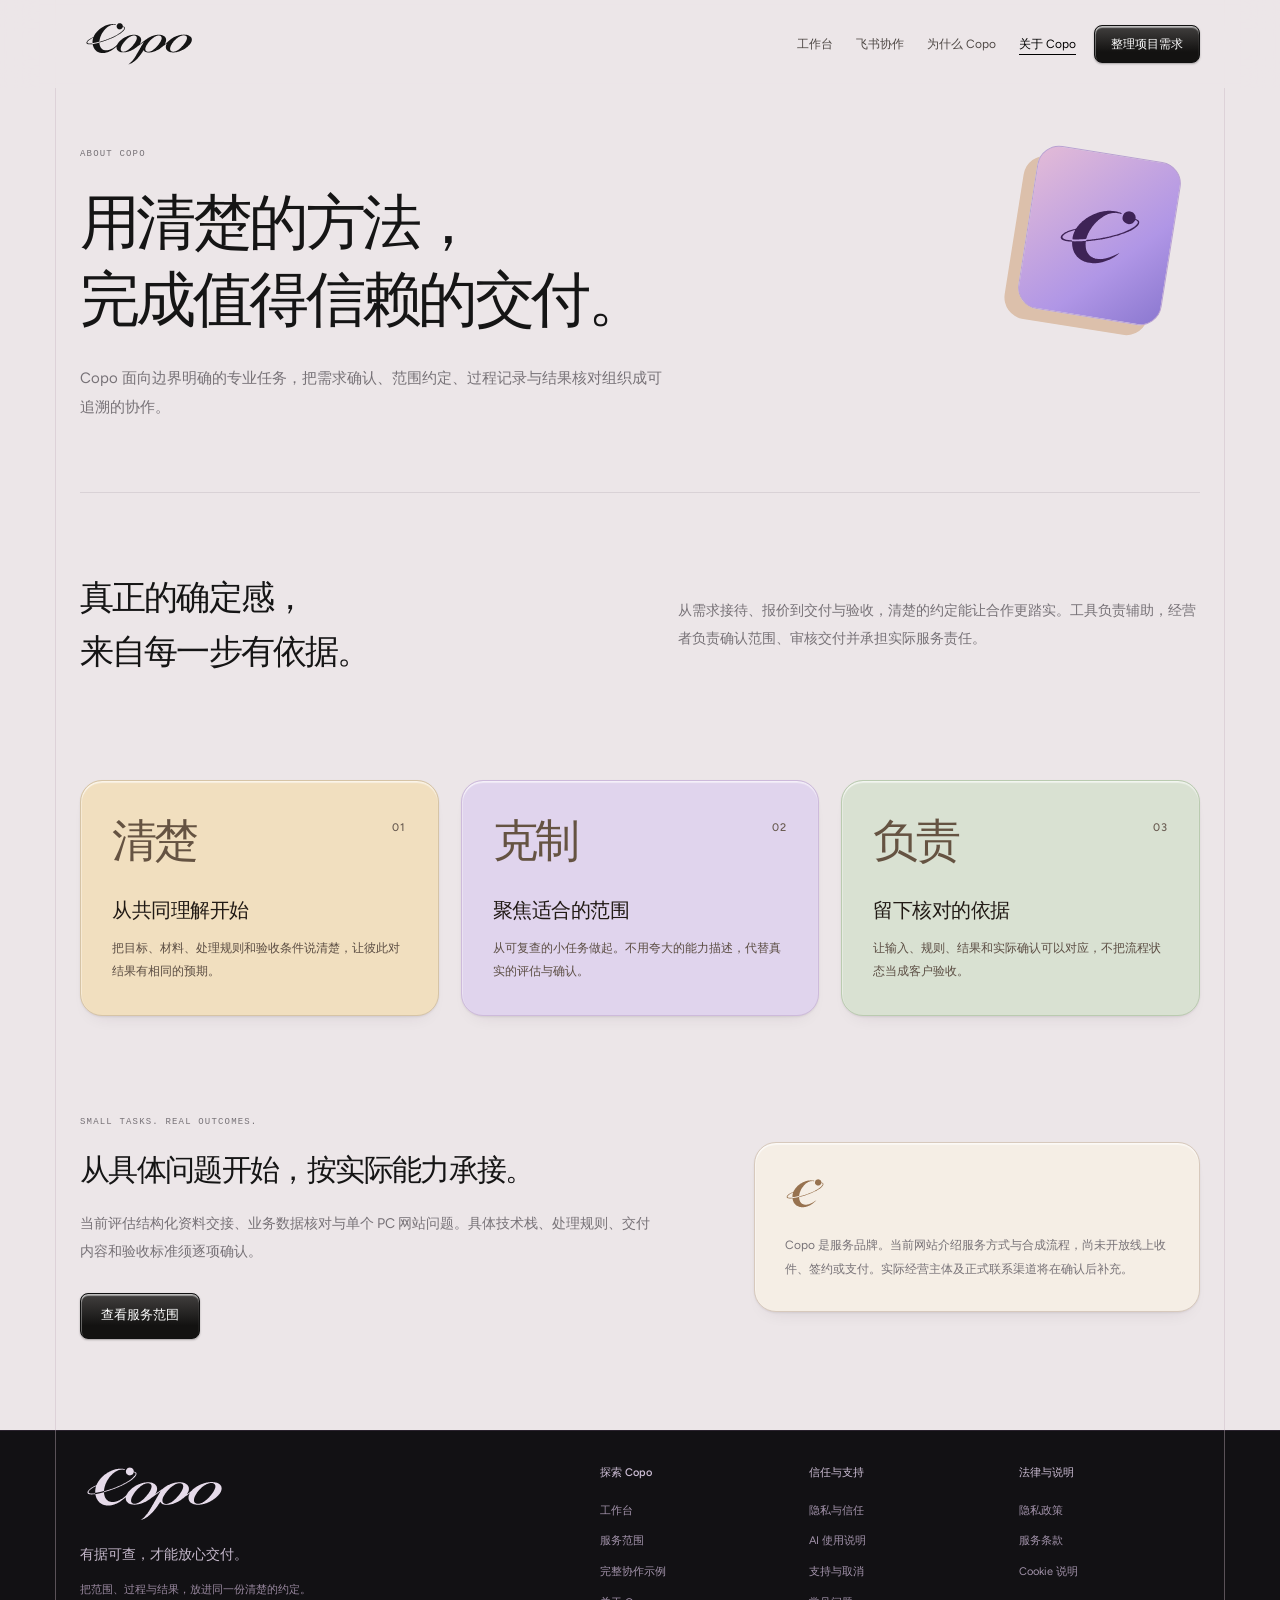
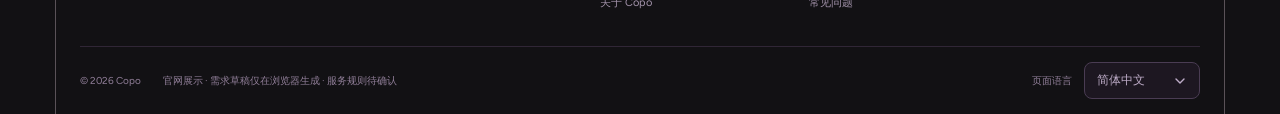
==== docs/about.html @ 919943b5 "发布 Copo 官网静态版本" ====
<!doctype html>
<html lang="zh-CN">
<head>
  <meta charset="utf-8">
  <meta name="viewport" content="width=device-width, initial-scale=1">
  <meta name="description" content="了解 Copo 的服务理念、当前服务范围与工作方式。">
  <meta name="referrer" content="no-referrer">
  <meta name="robots" content="noindex, nofollow">
  <meta name="theme-color" content="#ece6e8">
  <meta http-equiv="Content-Security-Policy" content="default-src 'none'; script-src 'self'; style-src 'self'; font-src data:; img-src 'self'; connect-src 'none'; form-action 'none'; base-uri 'none'; object-src 'none'">
  <title>关于 Copo · 让专业交付有据可查</title>
  <link rel="icon" href="favicon.svg?v=lunar-20261014" type="image/svg+xml">
  <link rel="stylesheet" href="website.css">
  <script src="website-copy.js" defer></script>
  <script src="website.js" defer></script>
</head>
<body data-surface="public" data-page="about">
  <a class="skip-link" href="#main">跳到主要内容</a>
  <header id="site-header"></header>
  <main id="main" tabindex="-1"></main>
  <footer id="site-footer"></footer>
  <noscript><p>请启用 JavaScript 查看交互预览。此页面不会上传资料。</p></noscript>
</body>
</html>
---- docs/website.css ----
:root {
  --paper: #ece8e7;
  --ink: #131211;
  --muted: #65605e;
  --line: #d8d2cf;
  --surface: #e5e0de;
  --accent: #4821be;
  --accent-soft: #e9e0fb;
  --button: #141313;
  --radius: 22px;
  --display-serif: "Iowan Old Style", "Baskerville", "Songti SC", "STSong", Georgia, serif;
  font-family: "PingFang SC", "Microsoft YaHei", -apple-system, BlinkMacSystemFont, "Segoe UI", sans-serif;
  color: var(--ink);
  background: var(--paper);
  font-synthesis: none;
  line-height: 1.7;
  -webkit-font-smoothing: antialiased;
  scroll-behavior: smooth;
  scroll-padding-top: 104px;
}
* { box-sizing: border-box; }
body { margin: 0; min-width: 900px; }
button, input, textarea, select { font: inherit; }
button, a, input, textarea, select, summary { -webkit-tap-highlight-color: transparent; }
a { color: inherit; text-decoration: none; }
button, summary { cursor: pointer; }
button { color: inherit; }
button:disabled { cursor: default; }
p, h1, h2, h3, h4 { margin: 0; }
h1, h2, h3, h4 { font-weight: 600; }
p { text-wrap: pretty; }
svg { display: block; }
::selection { background: #e6e1ff; color: var(--ink); }
:focus-visible { outline: 3px solid #a99cff; outline-offset: 4px; }
[hidden] { display: none !important; }
.sr-only { position: absolute; width: 1px; height: 1px; padding: 0; margin: -1px; overflow: hidden; clip: rect(0, 0, 0, 0); white-space: nowrap; border: 0; }
.skip-link { position: fixed; left: 24px; top: -100px; z-index: 20; padding: 12px 20px; background: var(--button); color: white; }
.skip-link:focus { top: 10px; }
.container { width: calc(100% - 112px); max-width: 1240px; margin-inline: auto; }
.section-space { padding-block: 88px; }
.eyebrow, .small-label { font-size: 11px; font-weight: 500; letter-spacing: .11em; line-height: 1.5; }
.eyebrow { margin-bottom: 22px; color: var(--muted); }
h2 { font-size: clamp(31px, 2.8vw, 39px); line-height: 1.45; letter-spacing: -.035em; }
.fine { color: var(--muted); font-size: 12px; line-height: 1.8; }
.button { display: inline-flex; align-items: center; justify-content: center; gap: 24px; min-height: 46px; padding: 11px 20px; border: 1px solid var(--button); border-radius: 7px; color: white; background: var(--button); font-size: 14px; font-weight: 500; white-space: nowrap; transition: background .18s, border-color .18s; }
.button:hover { background: #11121a; border-color: #11121a; }
.button-outline { color: #464955; border-color: #dddfe7; background: #fff; }
.button-outline:hover { background: var(--surface); border-color: #c7c9d4; }
.button span[aria-hidden] { font-size: 18px; font-weight: 400; }
.text-link { display: inline-flex; align-items: center; gap: 16px; font-size: 14px; font-weight: 500; padding-bottom: 3px; border-bottom: 1px solid #d2d3de; transition: color .18s; }
.text-link:hover { color: var(--accent); border-color: var(--accent); }
.text-link span { font-size: 19px; }
.brand { display: inline-flex; align-items: center; gap: 8px; font-family: -apple-system, BlinkMacSystemFont, "Segoe UI", sans-serif; font-size: 28px; line-height: 1; font-weight: 650; letter-spacing: -1.2px; }
.brand svg { width: 33px; height: 33px; }
.site-console-link { display: inline-flex; align-items: center; gap: 6px; font-size: 13px; white-space: nowrap; }
.site-console-link:hover { color: var(--accent); }
.site-console-link[aria-current="page"] { color: var(--accent); }
.site-login-link { padding: 8px 4px; font-size: 12px; white-space: nowrap; }
.site-login-link:hover, .site-login-link[aria-current="page"] { color: var(--accent); text-decoration: underline; text-underline-offset: 5px; }
.site-login { display: grid; grid-template-columns: minmax(0, 1fr) 420px; gap: 64px; align-items: start; padding-block: 60px 88px; min-height: calc(100vh - 88px); }
.site-login-intro h1 { font-size: clamp(36px, 3.6vw, 52px); line-height: 1.4; letter-spacing: -.04em; white-space: pre-line; }
.site-login-description { max-width: 390px; margin-block: 24px 32px; color: var(--muted); font-size: 15px; line-height: 1.9; }
.site-login-card { padding: 32px; border: 1px solid var(--line); border-radius: var(--radius); background: #fff; box-shadow: 0 16px 48px #23242f06; }
.site-login-badge { display: inline-block; padding: 3px 8px; border-radius: 4px; background: var(--accent-soft); color: var(--accent); font-size: 12px; }
.site-login-card h2 { margin-block: 18px 8px; font-size: 24px; line-height: 1.5; }
.site-login-card .login-intro, .site-login-card .login-status { margin-bottom: 24px; color: var(--muted); font-size: 13px; line-height: 1.8; }
.site-login-card label { display: block; margin-bottom: 8px; font-size: 13px; font-weight: 500; }
.site-login-card input { display: block; width: 100%; min-height: 44px; margin-bottom: 20px; padding: 10px 12px; border: 1px solid #d9d9e2; border-radius: 7px; color: var(--ink); background: #fff; font: inherit; font-size: 14px; }
.site-login-card input:disabled { background: var(--surface); }
.site-login-card .login-button { width: 100%; min-height: 44px; padding: 10px 16px; border: 1px solid var(--button); border-radius: 7px; color: #fff; background: var(--button); font: inherit; font-size: 14px; cursor: pointer; }
.site-login-card .login-button:hover:not(:disabled) { background: #11121a; }
.site-login-card .login-button:disabled { opacity: .65; cursor: not-allowed; }
.site-login-card .login-button.secondary { color: var(--ink); background: #fff; border-color: var(--line); }
.site-login-card .login-button.secondary:hover:not(:disabled) { background: var(--surface); }
.site-login-card .login-setup { margin-top: 20px; }
.site-login-card .login-setup p { margin: 0; font-size: 12px; line-height: 1.8; color: #70666e; overflow-wrap: anywhere; }
.site-login-card .login-recheck { margin-top: 6px; padding: 0; border: 0; background: transparent; color: #4e4058; font: inherit; font-size: 12px; text-decoration: underline; text-underline-offset: 4px; cursor: pointer; }
.site-login-card .login-recheck:hover { color: #171219; }
.site-login-card .login-recheck:disabled { opacity: .6; cursor: wait; }
.site-login-card .login-error, .site-login-card .login-status.is-error { color: #a43e38; font-size: 13px; line-height: 1.8; margin-bottom: 16px; }
.site-login-card .login-footnote { margin-top: 24px; padding-top: 20px; border-top: 1px solid var(--line); font-size: 12px; color: var(--muted); }
#site-header { position: sticky; top: 0; z-index: 10; background: rgba(255, 255, 255, .95); backdrop-filter: blur(16px); border-bottom: 1px solid var(--line); }
.header-inner { height: 80px; display: flex; align-items: center; justify-content: space-between; gap: 24px; }
.header-inner nav { display: flex; align-items: center; gap: 27px; font-size: 13px; margin-left: 30px; }
.header-inner nav a { padding-block: 12px; color: var(--muted); }
.header-inner nav a:hover, .header-inner nav a[aria-current] { color: var(--ink); }
.header-actions { display: flex; gap: 21px; align-items: center; }
.header-actions .button { min-height: 39px; padding: 8px 15px; font-size: 12px; gap: 22px; }
.preview-pill { display: flex; align-items: center; gap: 6px; color: var(--muted); font-size: 11px; white-space: nowrap; }
.preview-pill i, .art-dot { display: inline-block; width: 5px; height: 5px; border-radius: 50%; background: var(--accent); }
.hero { display: grid; grid-template-columns: 1.18fr 1fr; gap: 56px; align-items: center; padding-block: 81px 68px; min-height: 586px; }
.hero .eyebrow { margin-bottom: 26px; }
.hero h1 { font-size: clamp(49px, 4.25vw, 63px); line-height: 1.4; letter-spacing: -.052em; font-weight: 610; white-space: nowrap; }
.hero h1 span { color: #5d6070; }
.hero-intro { margin-top: 25px; max-width: 450px; font-size: 15px; line-height: 1.95; color: var(--muted); }
.hero-actions { display: flex; gap: 12px; margin-top: 31px; }
.hero-foot { font-size: 11px; margin-top: 21px; color: var(--muted); }
.hero-preview { margin: 0; position: relative; min-width: 0; height: 410px; }
.hero-preview::before { content: ""; position: absolute; inset: 26px -12px 31px -20px; background: radial-gradient(ellipse at 70% 70%, #eeecfc, #f7f8fb 70%, #ffffff00); border-radius: 28px; }
.hero-window { position: absolute; top: 34px; left: 0; width: calc(100% - 26px); border: 1px solid #dedfe8; background: #fff; border-radius: var(--radius); box-shadow: 0 16px 45px -20px #29223c30, 0 2px 5px #20233106; overflow: hidden; }
.hero-window-bar { display: flex; align-items: center; gap: 15px; height: 47px; padding: 0 17px; border-bottom: 1px solid var(--line); background: #fcfcfe; font-size: 10px; color: var(--muted); }
.mini-brand { display: flex; align-items: center; gap: 4px; font: 600 16px/1 -apple-system, BlinkMacSystemFont, sans-serif; color: #525361; }
.mini-brand svg { width: 21px; height: 21px; }
.hero-window-bar > i { margin-left: auto; font-size: 19px; font-style: normal; letter-spacing: 2px; }
.hero-window-layout { display: grid; grid-template-columns: 48px 1fr; }
.hero-dock { padding: 17px 7px; border-right: 1px solid var(--line); background: #fafbfc; display: flex; flex-direction: column; gap: 12px; }
.hero-dock > span { display: grid; place-items: center; height: 32px; color: #a3a5b3; border-radius: 6px; }
.hero-dock > .active { background: var(--accent-soft); color: var(--accent); }
.hero-dock svg { width: 20px; height: 20px; }
.hero-window-main { padding: 23px 22px 42px; min-width: 0; }
.hero-task-heading { display: flex; align-items: center; gap: 10px; justify-content: space-between; }
.hero-task-heading .small-label { font-size: 8px; color: var(--muted); letter-spacing: .05em; }
.hero-status { background: var(--accent-soft); color: var(--muted); border: 1px solid #e7e2fb; font-size: 8px; padding: 3px 7px; border-radius: 4px; white-space: nowrap; }
.hero-window-main h2 { font-size: 20px; font-weight: 600; letter-spacing: -.035em; margin: 15px 0 20px; }
.hero-field-list { border: 1px solid var(--line); border-radius: 7px; overflow: hidden; }
.hero-field-list > div { display: grid; grid-template-columns: 69px 1fr; gap: 9px; padding: 10px 12px; border-bottom: 1px solid var(--line); font-size: 9px; line-height: 1.7; }
.hero-field-list > div:last-child { border: 0; }
.hero-field-list span { color: var(--muted); }
.hero-field-list strong { color: #696b7a; font-weight: 400; }
.hero-mini-progress { display: flex; gap: 0; margin-top: 22px; max-width: 160px; }
.hero-mini-progress > span { flex: 1; font-size: 8px; color: #c2c3cc; padding-bottom: 5px; border-bottom: 2px solid #eeeff3; }
.hero-mini-progress > .active { color: var(--accent); border-color: var(--accent); }
.hero-confirm-card { position: absolute; width: 223px; right: -9px; top: 227px; border: 1px solid #dadce7; border-radius: 9px; overflow: hidden; background: white; box-shadow: 0 14px 30px -13px #29223c30; }
.hero-confirm-bar { display: flex; align-items: center; gap: 6px; min-height: 35px; padding: 7px 12px; border-bottom: 1px solid #e4dffa; background: #efebfd; color: var(--muted); font-size: 9px; }
.app-icon { display: grid; place-items: center; width: 17px; height: 17px; padding: 2px; color: #fff; background: var(--accent); border-radius: 4px; }
.app-icon svg { width: 13px; height: 13px; }
.hero-confirm-bar > span:last-child { margin-left: auto; font-size: 13px; }
.hero-confirm-body { padding: 16px; }
.hero-confirm-body h3 { font-size: 13px; font-weight: 550; margin-bottom: 12px; }
.hero-confirm-body p { display: flex; gap: 7px; align-items: center; font-size: 9px; color: var(--muted); padding-block: 6px; }
.confirm-checkbox { width: 10px; height: 10px; border: 1px solid #dddce8; border-radius: 3px; }
.confirm-index { margin-left: auto; color: #c4c5ce; font-size: 8px; }
.hero-preview figcaption { position: absolute; left: 12px; bottom: 0; font-size: 9px; color: var(--muted); letter-spacing: .025em; }
.principle-ribbon { display: flex; align-items: center; gap: 45px; padding-block: 21px; border-block: 1px solid var(--line); font-size: 12px; color: var(--muted); }
.principle-ribbon > span { display: inline-flex; align-items: center; gap: 9px; }
.ribbon-icon { font-size: 20px; color: #999ba9; line-height: 1; }
.principle-ribbon .ribbon-last { margin-left: auto; font-size: 10px; color: var(--muted); }
.section-top { display: flex; justify-content: space-between; gap: 40px; align-items: flex-end; margin-bottom: 38px; }
.section-top > p { width: 370px; max-width: 37%; font-size: 14px; line-height: 1.95; color: var(--muted); padding-bottom: 4px; }
.showcase { padding-top: 81px; }
.showcase-board { display: flex; border: 1px solid #e1e3eb; border-radius: var(--radius); overflow: hidden; background: #fff; box-shadow: 0 18px 50px -30px #36334322; min-height: 411px; }
.board-rail { width: 182px; flex-shrink: 0; padding: 26px 18px; background: #fafbfc; border-right: 1px solid var(--line); display: flex; flex-direction: column; }
.board-wordmark { display: flex; align-items: center; gap: 5px; font: 600 21px/1 -apple-system, BlinkMacSystemFont, sans-serif; letter-spacing: -.8px; }
.board-wordmark svg { width: 26px; height: 26px; }
.board-rail-caption { font-size: 10px; color: var(--muted); margin: 22px 10px 14px; }
.board-navigation { display: grid; gap: 5px; }
.board-navigation > span { display: flex; align-items: center; gap: 12px; border-radius: 6px; font-size: 11px; padding: 9px 10px; color: var(--muted); }
.board-navigation .selected { background: var(--accent-soft); color: var(--accent); }
.board-navigation i { font-style: normal; font-size: 9px; opacity: .7; }
.rail-bottom { margin-top: auto; display: flex; gap: 7px; align-items: center; font-size: 10px; color: var(--muted); padding-left: 10px; }
.board-main { flex: 1; padding: 29px 32px 21px; min-width: 0; }
.board-heading { display: flex; justify-content: space-between; align-items: center; gap: 16px; margin-bottom: 25px; }
.board-heading small { font-size: 10px; color: var(--muted); }
.board-heading h3 { margin-top: 6px; font-size: 18px; font-weight: 550; letter-spacing: -.025em; }
.board-status { font-size: 9px; color: var(--muted); white-space: nowrap; }
.board-content { display: grid; grid-template-columns: 1.55fr 1fr; gap: 24px; align-items: start; }
.sample-document { border: 1px solid var(--line); border-radius: 8px; overflow: hidden; background: #fff; }
.document-header { padding: 15px 17px; display: flex; gap: 9px; align-items: center; }
.file-icon { background: #f5f4fc; color: #9485ce; padding: 6px; border-radius: 5px; }
.file-icon svg { width: 20px; height: 20px; }
.document-header strong { font-size: 12px; font-weight: 500; color: var(--muted); }
.sample-document table { width: 100%; border-collapse: collapse; font-size: 11px; }
.sample-document th { text-align: left; background: #fafbfc; color: var(--muted); font-size: 10px; font-weight: 400; }
.sample-document th, .sample-document td { padding: 10px 17px; border-top: 1px solid #edeef3; }
.sample-document td:first-child, .sample-document td:nth-child(2) { font-variant-numeric: tabular-nums; }
.sample-document td { color: var(--muted); }
.duplicate-row { background: #faf9ff; }
.sample-document .duplicate-row td { color: var(--muted); }
.document-summary { display: flex; justify-content: space-between; gap: 16px; padding: 15px 17px; border-top: 1px solid var(--line); }
.document-summary span { display: block; font-size: 10px; color: var(--muted); }
.document-summary strong { font-size: 13px; font-weight: 550; line-height: 1.7; }
.document-summary strong small { font-size: 10px; font-weight: 400; }
.checklist { padding: 6px 0; }
.checklist > p { color: var(--muted); margin-bottom: 15px; }
.checklist > div:not(.rule-note) { font-size: 12px; color: var(--muted); display: flex; align-items: center; gap: 9px; padding-block: 8px; }
.checklist > div span { color: #a398d1; font-size: 16px; }
.rule-note { border-top: 1px solid var(--line); margin-top: 14px; padding-top: 15px; font-size: 11px; line-height: 1.9; color: var(--muted); }
.board-bottom { display: flex; justify-content: space-between; border-top: 1px solid var(--line); padding-top: 14px; margin-top: 25px; font-size: 10px; color: var(--muted); }
.services-section, .faq-section { background: var(--surface); border-block: 1px solid var(--line); }
.service-grid { display: grid; grid-template-columns: repeat(3, 1fr); gap: 20px; }
.service-card { display: flex; flex-direction: column; background: white; padding: 28px; border: 1px solid var(--line); border-radius: var(--radius); }
.service-card-top { display: flex; justify-content: space-between; align-items: center; color: var(--muted); margin-bottom: 24px; }
.service-icon { display: grid; place-items: center; width: 42px; height: 42px; border: 1px solid #e9e6f8; background: #f8f7fe; border-radius: 9px; color: #9c8dd3; }
.service-icon svg { width: 24px; height: 24px; }
.service-card h3 { font-size: 22px; font-weight: 550; letter-spacing: -.035em; margin-bottom: 15px; }
.service-card > p { font-size: 13px; line-height: 1.95; color: var(--muted); min-height: 76px; }
.deliver { padding-block: 20px; margin-top: 18px; border-top: 1px solid var(--line); }
.deliver > span { color: var(--muted); font-size: 11px; }
.deliver p { color: var(--muted); font-size: 12px; line-height: 1.95; margin-top: 7px; }
.scope-details { font-size: 11px; border-top: 1px solid var(--line); margin-bottom: 21px; }
summary { list-style: none; }
summary::-webkit-details-marker { display: none; }
.scope-details summary, .faq-list summary { display: flex; justify-content: space-between; align-items: center; gap: 20px; }
.scope-details summary { padding-block: 12px; color: var(--muted); }
.scope-details summary > span { font-size: 17px; }
.scope-details p { line-height: 1.95; padding-bottom: 12px; color: var(--muted); }
.scope-details[open] > summary > span, .faq-list details[open] > summary > span { transform: rotate(45deg); }
.service-card .text-link { margin-top: auto; align-self: flex-start; font-size: 12px; }
.process-tabs { display: grid; grid-template-columns: repeat(4, 1fr); gap: 0; border: 1px solid var(--line); border-radius: 9px; overflow: hidden; background: #fafbfc; }
.process-tabs button { display: flex; align-items: center; gap: 12px; border: 0; border-right: 1px solid var(--line); background: transparent; padding: 18px 22px; font-size: 14px; color: var(--muted); }
.process-tabs button:last-child { border-right: 0; }
.process-tabs button[aria-selected="true"] { background: var(--accent-soft); color: var(--accent); }
.process-tabs button > span { font-size: 10px; opacity: .65; }
.process-tabs button > i { margin-left: auto; font-size: 17px; font-style: normal; }
.process-panel { display: grid; grid-template-columns: 1.12fr 1fr; gap: 60px; padding: 40px 0 0; }
.step-copy { padding: 24px 28px; }
.step-number { display: block; color: #b1b3bf; font-size: 11px; letter-spacing: .1em; margin-bottom: 15px; }
.step-copy h3 { font-size: 25px; line-height: 1.55; font-weight: 550; letter-spacing: -.035em; margin-bottom: 17px; }
.step-copy p { font-size: 14px; color: var(--muted); line-height: 1.95; }
.step-copy ul { margin: 19px 0 0; padding: 0; list-style: none; font-size: 12px; color: var(--muted); display: flex; flex-wrap: wrap; gap: 9px 21px; }
.step-copy li::before { content: "✓"; margin-right: 7px; color: #a096cb; }
.step-example { padding: 28px; border: 1px solid var(--line); border-radius: var(--radius); background: #fafbfc; }
.step-example-top { display: flex; justify-content: space-between; align-items: center; color: #a0a2ae; }
.step-example-top .small-label { font-size: 10px; letter-spacing: .02em; }
.step-example h4 { font-size: 19px; font-weight: 550; margin: 20px 0 13px; }
.step-example > p { font-size: 12px; line-height: 1.95; color: var(--muted); }
.step-track { display: flex; margin: 26px 0 13px; align-items: center; }
.step-track span { flex: 1; border-bottom: 1px solid #e4e5ec; padding-bottom: 10px; font-size: 10px; color: #b2b4bf; }
.step-track .current { color: var(--accent); border-color: var(--accent); font-weight: 600; }
.step-example > p.fine { font-size: 10px; }
.trust-section { background: #f8f9fb; border-block: 1px solid var(--line); }
.trust-inner { display: grid; grid-template-columns: 1.35fr 1fr; gap: 85px; padding-block: 70px; align-items: center; }
.trust-inner h2 { font-size: clamp(29px, 2.45vw, 35px); line-height: 1.6; font-weight: 550; }
.trust-inner > div:first-child > p:not(.eyebrow) { color: var(--muted); font-size: 13px; max-width: 460px; margin-top: 23px; line-height: 1.95; }
.trust-inner .text-link { margin-top: 27px; }
.trust-art { border: 1px solid var(--line); border-radius: var(--radius); background: white; padding: 25px 30px; }
.trust-symbol { width: 42px; height: 42px; border: 1px solid #e8e5f6; border-radius: 9px; background: #f7f5ff; color: #9b8bd7; display: grid; place-items: center; }
.trust-symbol svg { width: 28px; height: 28px; }
.trust-points { margin-top: 13px; }
.trust-points p { display: flex; align-items: center; gap: 12px; font-size: 12px; color: var(--muted); padding-block: 13px; border-bottom: 1px solid #eff0f4; }
.trust-points p:last-child { border: 0; padding-bottom: 0; }
.trust-points p > span { color: #a69cd1; }
.quote { display: grid; grid-template-columns: 1fr 1fr; gap: 90px; align-items: center; }
.quote > div:last-child > p { color: var(--muted); font-size: 14px; line-height: 2; }
.quote > div:last-child > p.fine { margin: 17px 0 25px; font-size: 11px; }
.faq-inner { display: grid; grid-template-columns: 1fr 1.36fr; gap: 85px; }
.faq-inner h2 { font-size: 32px; max-width: 320px; }
.faq-list details { border-bottom: 1px solid #e0e2e9; }
.faq-list details:first-child { border-top: 1px solid #e0e2e9; }
.faq-list summary { padding: 23px 0; font-size: 14px; color: #606473; }
.faq-list summary span { color: #a2a5b1; font-size: 22px; font-weight: 300; transition: transform .18s; }
.faq-list details p { padding: 0 30px 24px 0; color: var(--muted); font-size: 13px; line-height: 1.95; }
.inquiry-section { display: grid; grid-template-columns: 1fr 1.28fr; gap: 90px; padding-block: 96px; }
.inquiry-lead { font-size: 15px; line-height: 2; color: var(--muted); margin: 22px 0 38px; }
.inquiry-intro h3 { font-size: 16px; margin-bottom: 12px; }
.inquiry-intro > p:not(.inquiry-lead) { font-size: 12px; color: var(--muted); line-height: 1.95; }
.inquiry-state { display: flex; align-items: flex-start; gap: 8px; padding: 18px 0; margin-block: 16px 12px; border-block: 1px solid var(--line); }
.inquiry-state .art-dot { margin-top: 8px; flex-shrink: 0; }
.inquiry-intro > .text-link { font-size: 12px; }
#inquiry-form { padding: 31px; border: 1px solid var(--line); border-radius: var(--radius); background: white; box-shadow: 0 15px 40px -30px #25283820; }
#inquiry-form > label { display: block; font-size: 12px; color: var(--muted); margin-bottom: 19px; }
input:not([type="checkbox"]), textarea, select { display: block; width: 100%; color: var(--ink); background: #fcfcfd; border: 1px solid #e2e3eb; border-radius: 6px; padding: 10px 12px; margin-top: 8px; font-size: 12px; line-height: 1.8; }
input::placeholder, textarea::placeholder { color: #b0b2be; opacity: 1; }
textarea { resize: vertical; }
.field-required { float: right; color: var(--muted); font-size: 9px; }
#inquiry-form > label.consent { display: flex; gap: 10px; color: var(--muted); font-size: 11px; align-items: flex-start; }
.consent input { width: 13px; height: 13px; margin: 3px 0 0; accent-color: var(--accent); flex-shrink: 0; }
.form-actions { display: flex; gap: 9px; align-items: center; flex-wrap: wrap; }
.form-actions .button { padding: 10px 14px; min-height: 42px; font-size: 11px; gap: 15px; }
.reset-button { border: 0; background: transparent; margin-left: auto; font-size: 10px; color: var(--muted); padding: 8px; }
#inquiry-form > p.fine { font-size: 10px; margin-top: 16px; }
.form-result { color: var(--accent); font-size: 11px; line-height: 1.9; margin-top: 12px; }
#copy-area { margin-top: 20px; }
#inquiry-json { font-family: ui-monospace, "SFMono-Regular", Menlo, monospace; font-size: 11px; }
#site-footer { border-top: 1px solid var(--line); background: #fafbfc; padding-top: 51px; }
.footer-main { display: grid; grid-template-columns: 1.1fr 1.45fr; gap: 100px; padding-bottom: 47px; }
.footer-brand .brand { font-size: 27px; }
.footer-brand .brand svg { width: 31px; height: 31px; }
.footer-brand .footer-tagline { font-size: 15px; color: #767a89; margin-top: 22px; }
.footer-brand > p:last-child { font-size: 11px; line-height: 1.95; color: var(--muted); max-width: 270px; margin-top: 12px; }
.footer-nav { display: grid; grid-template-columns: repeat(3, 1fr); gap: 28px; }
.footer-nav h2 { font-size: 11px; font-weight: 550; color: #747887; letter-spacing: 0; margin-bottom: 16px; }
.footer-nav a { display: block; font-size: 11px; color: var(--muted); padding-block: 5px; }
.footer-nav a:hover { color: var(--accent); }
.footer-bottom { display: flex; gap: 22px; align-items: center; border-top: 1px solid var(--line); min-height: 68px; color: var(--muted); font-size: 9px; }
.locale-label { margin-left: auto; display: flex; align-items: center; gap: 12px; }
.locale-label select { width: auto; margin: 0; padding: 5px 22px 5px 8px; background: transparent; color: var(--muted); font-size: 10px; }
.inner-hero { position: relative; padding-block: 80px 71px; border-bottom: 1px solid var(--line); }
.inner-hero h1 { font-size: 61px; line-height: 1.4; letter-spacing: -.05em; font-weight: 550; }
.inner-hero > p:last-of-type { max-width: 520px; color: var(--muted); font-size: 15px; line-height: 1.95; margin-top: 26px; }
.inner-mark { position: absolute; right: 70px; top: 91px; width: 172px; height: 172px; border: 1px solid #e6e3f1; border-radius: 28px; display: grid; place-items: center; background: #faf9ff; color: #c9c2e7; }
.inner-mark svg { width: 110px; height: 110px; }
.about-statement { display: grid; grid-template-columns: 1fr 1fr; gap: 110px; padding-top: 78px; align-items: center; }
.about-statement h2 { font-size: 32px; line-height: 1.6; }
.about-statement p { color: var(--muted); font-size: 14px; line-height: 2; }
.values-grid { display: grid; grid-template-columns: repeat(3, 1fr); gap: 22px; }
.values-grid article { padding: 31px; border: 1px solid var(--line); background: #fafbfc; border-radius: var(--radius); position: relative; }
.value-word { display: block; font-size: 43px; color: #b9b4d2; margin-bottom: 28px; letter-spacing: -.06em; }
.values-grid .small-label { position: absolute; right: 31px; top: 39px; color: #b0b3bf; }
.values-grid h2 { font-size: 20px; letter-spacing: -.025em; margin-bottom: 13px; }
.values-grid p { font-size: 12px; line-height: 1.95; color: var(--muted); }
.about-scope { display: grid; grid-template-columns: 1.3fr 1fr; gap: 95px; padding-bottom: 91px; align-items: center; }
.about-scope h2 { font-size: 30px; }
.about-scope > div:first-child p:not(.eyebrow) { color: var(--muted); font-size: 14px; line-height: 2; margin-top: 20px; }
.about-scope .button { margin-top: 27px; }
.scope-note { padding: 30px; border: 1px solid var(--line); border-radius: var(--radius); background: #fafbfc; }
.scope-note svg { width: 41px; height: 41px; color: #b3a9d8; margin-bottom: 19px; }
.scope-note p { color: var(--muted); font-size: 12px; line-height: 2; }
.trust-rows { margin-top: 16px; }
.trust-rows article { display: grid; grid-template-columns: 80px 1fr 205px; gap: 22px; align-items: start; border-bottom: 1px solid var(--line); padding-block: 42px; }
.trust-number { font-size: 28px; color: #b5b0cc; font-weight: 300; line-height: 1.5; }
.trust-rows h2 { font-size: 26px; margin-bottom: 15px; }
.trust-rows article p { font-size: 14px; line-height: 1.95; color: var(--muted); max-width: 660px; }
.trust-rows .text-link { align-self: center; justify-self: end; font-size: 12px; }
.trust-local { display: grid; grid-template-columns: 1.2fr 1fr; gap: 85px; }
.trust-local h2 { font-size: 28px; }
.trust-local > div p:not(.eyebrow) { color: var(--muted); font-size: 14px; line-height: 2; margin: 22px 0 24px; }
.trust-local .text-link { font-size: 12px; }
.trust-local aside { background: #fafbfc; border-radius: var(--radius); border: 1px solid var(--line); padding: 28px; }
.trust-local aside > span { color: #b1a9d2; font-size: 32px; line-height: 1.5; }
.trust-local h3 { font-size: 19px; margin: 15px 0; }
.trust-local aside p { font-size: 12px; color: var(--muted); line-height: 2; }
.legal-hero { padding-block: 67px 36px; border-bottom: 1px solid var(--line); }
.legal-hero .eyebrow { margin-bottom: 15px; }
.legal-hero h1 { font-size: 45px; line-height: 1.45; letter-spacing: -.04em; font-weight: 550; }
.legal-summary { font-size: 15px; color: var(--muted); margin-top: 18px; }
.legal-meta { display: flex; align-items: center; gap: 17px; color: var(--muted); font-size: 10px; margin-top: 26px; }
.draft-pill { padding: 4px 9px; border: 1px solid #e5e1f4; background: #f6f4fd; border-radius: 5px; color: var(--muted); }
.legal-layout { display: grid; grid-template-columns: 240px 1fr; gap: 76px; align-items: start; padding-block: 42px 91px; }
.legal-sidebar { position: sticky; top: 116px; padding-bottom: 24px; }
.legal-sidebar > p { color: var(--muted); margin-bottom: 18px; }
.legal-sidebar nav { display: grid; gap: 8px; border-left: 1px solid var(--line); padding-left: 18px; }
.legal-sidebar nav a { color: var(--muted); font-size: 11px; padding-block: 6px; line-height: 1.8; }
.legal-sidebar nav a:hover { color: var(--accent); }
.legal-sidebar > a { margin-top: 30px; font-size: 11px; }
.legal-notice { display: flex; gap: 13px; align-items: flex-start; padding: 20px 22px; border: 1px solid var(--line); background: #fafbfc; border-radius: var(--radius); margin-bottom: 33px; }
.legal-notice > span { color: #aaa2cd; font-size: 22px; line-height: 1.45; }
.legal-notice p { color: var(--muted); font-size: 12px; line-height: 2; }
.legal-content > section { padding-bottom: 29px; margin-bottom: 29px; border-bottom: 1px solid var(--line); }
.legal-content h2 { font-size: 20px; letter-spacing: -.02em; margin-bottom: 18px; font-weight: 550; }
.legal-content section p { font-size: 13px; line-height: 2.1; color: var(--muted); margin-top: 13px; }
.legal-related { display: flex; gap: 20px; flex-wrap: wrap; align-items: center; }
.legal-related .small-label { color: var(--muted); margin-right: auto; }
.legal-related a { font-size: 11px; color: var(--muted); display: flex; gap: 7px; }
.legal-related a:hover { color: var(--accent); }
@media (prefers-reduced-motion: reduce) {
  :root { scroll-behavior: auto; }
  *, *::before, *::after { transition: none !important; animation: none !important; }
}

/* Homepage: one complete sample task and four connected capability modules. */
.hero-rich { grid-template-columns: 1.04fr 1fr; gap: 52px; padding-block: 70px 60px; min-height: 668px; }
.hero-rich h1 { font-size: clamp(36px, 3.8vw, 55px); line-height: 1.48; white-space: nowrap; }
.hero-rich h1 .hero-title-accent { color: var(--ink); background: linear-gradient(transparent 86%, #e6e1fd 86%); }
.hero-badge { display: inline-flex; align-items: center; gap: 7px; margin-bottom: 22px; padding: 5px 10px; border: 1px solid #e9e5f6; border-radius: 6px; color: #8374bd; background: #fbfaff; font-size: 11px; }
.hero-badge > span { width: 5px; height: 5px; border-radius: 50%; background: var(--accent); }
.hero-rich .hero-intro { max-width: 510px; margin-top: 21px; font-size: 14px; line-height: 2; }
.hero-rich .hero-actions { margin-top: 25px; }
.hero-values { display: grid; grid-template-columns: repeat(3, 1fr); gap: 15px; padding-top: 23px; margin-top: 27px; border-top: 1px solid var(--line); }
.hero-values > div { display: flex; gap: 9px; min-width: 0; }
.hero-values > div > span { font-size: 9px; color: #b4aec8; margin-top: 3px; }
.hero-values strong { display: block; font-size: 12px; font-weight: 550; color: #515564; }
.hero-values small { display: block; margin-top: 6px; font-size: 10px; line-height: 1.9; color: var(--muted); }
.hero-scope { margin-top: 21px; font-size: 11px; color: var(--muted); }
.hero-case-preview { min-width: 0; position: relative; }
.case-preview-heading { display: flex; justify-content: space-between; gap: 18px; padding: 0 8px 14px; font-size: 10px; color: #8b889b; }
.case-preview-heading > span:last-child { letter-spacing: .04em; font-size: 9px; }
.case-preview-shell { position: relative; background: white; border: 1px solid #e1deeb; border-radius: 13px; box-shadow: 0 18px 65px -27px #4840603d, 0 2px 5px #40345705; overflow: hidden; }
.case-preview-shell::before { content: ""; position: absolute; top: 0; left: 0; right: 0; height: 2px; background: linear-gradient(90deg, #cbbffc, #ece7fb 60%, #fff); }
.case-preview-top { display: flex; gap: 16px; align-items: center; justify-content: space-between; padding: 18px 19px; border-bottom: 1px solid var(--line); background: #fdfdff; }
.case-synthetic-label { display: inline-flex; color: var(--muted); font-size: 9px; line-height: 1.6; }
.case-mini-tabs { display: grid; grid-template-columns: repeat(7, 1fr); border-bottom: 1px solid var(--line); padding: 0 13px; background: #fbfbfd; }
.case-mini-tabs button { background: transparent; border: 0; padding: 13px 2px 11px; font-size: 11px; color: var(--muted); position: relative; }
.case-mini-tabs button[aria-selected="true"] { color: var(--accent); }
.case-mini-tabs button[aria-selected="true"]::after { content: ""; position: absolute; inset: auto 10px 0; height: 2px; background: var(--accent); }
.hero-case-panel { min-height: 306px; padding: 22px; }
.compact-stage { display: flex; gap: 15px; justify-content: space-between; color: #9a93af; font-size: 9px; line-height: 1.8; }
.compact-stage > span:last-child { color: var(--muted); }
.compact-demo-view h3 { font-size: 21px; font-weight: 550; line-height: 1.6; letter-spacing: -.025em; margin: 14px 0 15px; }
.demo-message { border: 1px solid #e9e7f0; border-radius: 8px; background: #faf9ff; padding: 16px; }
.demo-message small { display: block; font-size: 9px; color: #8c81b8; margin-bottom: 8px; }
.demo-message p { color: var(--muted); font-size: 12px; line-height: 1.9; }
.compact-next { margin-top: 19px; font-size: 10px; color: var(--muted); line-height: 1.9; }
.compact-next > span { display: block; font-size: 9px; color: #9a92ab; margin-bottom: 4px; }
.case-preview-bottom { display: flex; gap: 15px; justify-content: space-between; align-items: center; border-top: 1px solid var(--line); padding: 12px 19px; background: #fdfdff; font-size: 9px; color: var(--muted); }
.demo-play-link { display: inline-flex; align-items: center; gap: 9px; border: 0; padding: 4px 0; background: transparent; color: var(--accent); font-size: 11px; }
.modules-section { padding-bottom: 88px; }
.module-jump-nav { display: grid; grid-template-columns: repeat(4, minmax(0, 1fr)); margin: 40px 0 24px; border-block: 1px solid var(--line); }
.module-jump-nav > a { display: flex; gap: 12px; align-items: center; padding: 18px 20px; color: #545866; font-size: 13px; transition: background .18s, color .18s; }
.module-jump-nav > a + a { border-left: 1px solid var(--line); }
.module-jump-nav > a > span:first-child { color: #80828f; font: 11px ui-monospace, monospace; }
.module-jump-nav > a > span:last-child { margin-left: auto; color: #8c8e9a; }
.module-jump-nav > a:hover { color: var(--accent); background: var(--accent-soft); }
.feature-grid { display: grid; grid-template-columns: repeat(2, minmax(0, 1fr)); gap: 22px; }
.feature-module { min-width: 0; overflow: hidden; border: 1px solid #e3e5eb; border-radius: 16px; background: #fafbfc; scroll-margin-top: 105px; }
.feature-intake, .feature-acceptance { grid-column: 1 / -1; display: grid; grid-template-columns: minmax(260px, .8fr) minmax(0, 1.2fr); align-items: center; }
.module-copy { padding: 38px 36px 30px; min-width: 0; }
.module-kicker { display: flex; align-items: center; gap: 10px; margin-bottom: 20px; font-size: 12px; font-weight: 500; color: #535865; }
.module-kicker > span { display: grid; place-items: center; width: 25px; height: 25px; border: 1px solid #dcdfea; border-radius: 7px; background: white; color: #6a5bc1; font: 11px ui-monospace, monospace; }
.module-copy h3 { font-size: clamp(25px, 2.3vw, 32px); line-height: 1.48; letter-spacing: -.035em; font-weight: 600; text-wrap: balance; }
.module-copy > p:not(.module-kicker) { max-width: 440px; margin-top: 16px; font-size: 13px; line-height: 1.95; color: #606574; }
.module-copy ul { list-style: none; margin: 19px 0 21px; padding: 0; display: flex; flex-wrap: wrap; gap: 7px 15px; font-size: 11px; line-height: 1.8; color: #606574; }
.module-copy li::before { content: "✓"; margin-right: 6px; color: #7469a6; }
.module-copy .text-link { font-size: 12px; gap: 13px; border: 0; padding: 0; }
.module-copy .text-link:hover { text-decoration: underline; text-underline-offset: 5px; }
.module-preview { min-width: 0; margin: 0 22px 22px; border: 1px solid #e1e4ec; border-radius: 11px; background: #f1f3f7; overflow: hidden; }
.feature-intake .module-preview, .feature-acceptance .module-preview { margin: 24px 24px 24px 0; }
.module-preview-bar { display: flex; align-items: center; gap: 8px; padding: 13px 17px; border-bottom: 1px solid #e3e6ed; background: #f9fafc; }
.module-preview-bar > strong { font-size: 11px; color: #606574; font-weight: 500; }
.module-dot { width: 5px; height: 5px; flex: 0 0 auto; border-radius: 50%; background: #897aca; }
.module-sample { margin-left: auto; color: #707483; font-size: 10px; white-space: nowrap; }
.module-preview-body { padding: 22px 20px 14px; }
.module-preview-caption { margin-top: 14px; font-size: 10px; line-height: 1.7; color: #666b7a; text-align: center; }
.intake-composition { display: grid; grid-template-columns: minmax(0, 1.05fr) 24px minmax(0, 1fr); align-items: center; }
.module-chat { display: grid; gap: 12px; min-width: 0; }
.chat-bubble { border: 1px solid #e0e3eb; border-radius: 9px; padding: 13px; background: white; }
.chat-bubble.customer { margin-left: 12px; }
.chat-bubble.copo { border-color: #dfdaf1; background: #f9f7ff; margin-right: 3px; }
.chat-bubble small { display: flex; align-items: center; gap: 5px; font-size: 10px; color: #6d638d; margin-bottom: 8px; }
.chat-bubble p { font-size: 11px; color: #565b6b; line-height: 1.9; }
.chat-brand { display: grid; place-items: center; width: 18px; height: 18px; background: #7361bd; color: white; border-radius: 5px; font: 600 11px -apple-system, sans-serif; }
.intake-connector { text-align: center; color: #8c81ab; font-size: 19px; }
.intake-summary { min-width: 0; padding: 16px 14px; border: 1px solid #dcdfea; border-radius: 9px; background: white; box-shadow: 0 8px 18px #27335107; }
.summary-heading { display: flex; gap: 6px; align-items: center; color: #454956; font-size: 11px; font-weight: 500; }
.summary-heading > small { margin-left: auto; font-size: 9px; font-weight: 400; color: #767b87; }
.summary-icon { color: #7e72aa; flex-shrink: 0; }
.summary-icon svg { width: 17px; height: 17px; }
.intake-summary dl { margin: 11px 0 14px; }
.intake-summary dl > div { padding: 10px 0; border-bottom: 1px solid #eef0f4; }
.intake-summary dt { color: #767b89; font-size: 9px; margin-bottom: 3px; }
.intake-summary dd { margin: 0; font-size: 11px; color: #4a5061; line-height: 1.7; }
.summary-state { display: flex; align-items: center; gap: 6px; color: #7a6947; font-size: 10px; }
.summary-state > span, .delivery-state > span { width: 5px; height: 5px; background: currentColor; border-radius: 50%; }
.feature-quote, .feature-delivery { display: flex; flex-direction: column; }
.feature-quote .module-copy, .feature-delivery .module-copy { flex: 0 0 auto; }
.feature-quote .module-preview, .feature-delivery .module-preview { flex: 1; }
.quote-sheet, .delivery-board, .acceptance-sheet { background: white; border: 1px solid #e2e5ed; border-radius: 9px; padding: 20px; box-shadow: 0 8px 18px #27335105; }
.quote-sheet-heading, .acceptance-sheet-heading { display: flex; justify-content: space-between; align-items: center; flex-wrap: wrap; gap: 8px; font-size: 10px; color: #6b7182; }
.quote-sheet-heading > span:last-child, .acceptance-sheet-heading > span:last-child { padding: 2px 7px; background: #f2f0fb; border-radius: 4px; color: #706297; }
.quote-sheet h4 { font-size: 15px; font-weight: 550; margin-top: 22px; color: #383d4b; }
.quote-sheet-amount { display: flex; justify-content: space-between; gap: 12px; align-items: baseline; padding: 16px 0 19px; border-bottom: 1px solid #e9ebf0; }
.quote-sheet-amount > span { color: #737888; font-size: 11px; }
.quote-sheet-amount strong { font-size: clamp(22px, 2.2vw, 29px); font-weight: 550; letter-spacing: -.035em; line-height: 1.5; font-variant-numeric: tabular-nums; }
.module-quote { margin: 5px 0 0; }
.module-quote > div { display: grid; grid-template-columns: 64px minmax(0, 1fr); gap: 14px; padding: 11px 0; }
.module-quote dt { color: #737888; font-size: 11px; }
.module-quote dd { margin: 0; color: #505769; font-size: 11px; line-height: 1.8; }
.quote-sheet-footer { display: flex; flex-wrap: wrap; justify-content: space-between; gap: 8px; margin-top: 14px; padding-top: 15px; border-top: 1px dashed #dfe2e9; color: #6c7181; font-size: 10px; }
.delivery-board-heading { display: flex; align-items: center; justify-content: space-between; gap: 8px; color: #6e7383; }
.delivery-board-heading strong { font-size: 11px; font-weight: 500; }
.delivery-board-heading > span { font-size: 10px; }
.delivery-timeline { display: grid; grid-template-columns: repeat(3, minmax(0, 1fr)); padding: 0; margin: 21px 0; list-style: none; }
.delivery-timeline li { position: relative; display: grid; gap: 4px; justify-items: start; font-size: 10px; color: #777c88; }
.delivery-timeline li:not(:last-child)::after { content: ""; position: absolute; inset-inline: 25px 6px; top: 10px; height: 1px; background: #dfe1e9; }
.timeline-marker { display: grid; place-items: center; width: 21px; height: 21px; margin-bottom: 4px; border: 1px solid #dfe1e9; border-radius: 50%; font: 9px ui-monospace, monospace; }
.delivery-timeline strong { font-size: 11px; font-weight: 500; }
.delivery-timeline small { font-size: 9px; }
.delivery-timeline .current { color: #6c5d9a; }
.current .timeline-marker { background: #eeeaf9; border-color: #d6cdef; }
.module-files { display: grid; gap: 8px; }
.module-files > div { display: flex; gap: 10px; align-items: center; border: 1px solid #e8ebf1; border-radius: 6px; padding: 9px 11px; }
.module-file-icon { padding: 5px; color: #8475b0; background: #f3f1fa; border-radius: 5px; flex-shrink: 0; }
.module-file-icon svg { width: 18px; height: 18px; }
.module-files strong { display: block; color: #545b6b; font-size: 11px; font-weight: 500; overflow-wrap: anywhere; }
.module-files small { display: block; color: #7c8290; font-size: 9px; margin-top: 1px; }
.file-version { margin-left: auto; color: #767c8c; font-size: 9px; }
.delivery-state { display: flex; align-items: center; gap: 6px; font-size: 10px; color: #6e6391; margin-top: 15px; }
.feature-acceptance { grid-template-columns: minmax(0, 1.1fr) minmax(270px, .9fr); }
.feature-acceptance > .module-copy { grid-column: 2; grid-row: 1; }
.feature-acceptance > .module-preview { grid-column: 1; grid-row: 1; margin: 24px 0 24px 24px; }
.module-preview-checklist { background: #f0f3f5; }
.acceptance-equation { display: flex; justify-content: space-between; align-items: center; gap: 12px; padding: 24px 8px 20px; border-bottom: 1px solid #edf0f4; }
.acceptance-equation > div { text-align: center; }
.acceptance-equation strong { display: block; font-size: 33px; font-weight: 500; color: #434c60; line-height: 1.2; letter-spacing: -.04em; font-variant-numeric: tabular-nums; }
.acceptance-equation div > span { display: block; font-size: 10px; color: #6b7382; margin-top: 8px; }
.equation-operator { font-size: 18px; color: #939ba9; padding-bottom: 20px; }
.module-checks { display: grid; gap: 11px; margin-top: 17px; }
.module-checks > div { display: flex; align-items: center; gap: 9px; font-size: 11px; color: #596273; }
.module-checks span { flex-shrink: 0; display: grid; place-items: center; background: #edf3f1; color: #68857a; width: 17px; height: 17px; border-radius: 50%; font-size: 10px; }
.acceptance-foot { margin-top: 18px; font-size: 10px; color: #78808d; }
.complete-demo-section { background: #f7f8fb; border-block: 1px solid var(--line); }
.demo-workspace { position: relative; background: white; border: 1px solid #dfe0e9; border-radius: 13px; box-shadow: 0 15px 45px -28px #3025452e; overflow: hidden; }
.demo-workspace-top { display: flex; align-items: center; justify-content: space-between; gap: 28px; padding: 25px 29px; border-bottom: 1px solid var(--line); }
.demo-workspace-top h3 { margin-top: 8px; font-size: 21px; line-height: 1.6; font-weight: 550; }
.demo-workspace-top p { margin-top: 6px; color: var(--muted); font-size: 10px; }
.demo-controls { display: flex; gap: 10px; flex-shrink: 0; }
.demo-controls .button { min-height: 39px; padding: 9px 14px; font-size: 11px; }
.demo-main-tabs { display: grid; grid-template-columns: repeat(7, 1fr); border-bottom: 1px solid var(--line); background: #fbfbfd; }
.demo-main-tabs button { display: flex; align-items: center; gap: 12px; border: 0; border-right: 1px solid var(--line); padding: 17px 16px; background: transparent; font-size: 12px; color: var(--muted); }
.demo-main-tabs button > span { font-size: 9px; opacity: .6; }
.demo-main-tabs button:last-child { border: 0; }
.demo-main-tabs button[aria-selected="true"] { color: var(--accent); background: #f3f0fd; }
.demo-stat-row { display: grid; grid-template-columns: 1fr 1fr 1fr 1.6fr; padding: 22px 29px; border-bottom: 1px solid var(--line); background: #fdfdfe; }
.demo-stat-row > div { padding-left: 23px; border-left: 1px solid #e9e7ee; }
.demo-stat-row > div:first-child { padding: 0; border: 0; }
.demo-stat-row > div > span { font-size: 10px; color: #848090; }
.demo-stat-row strong { display: block; font-size: 26px; line-height: 1.7; font-weight: 550; color: #5b576a; letter-spacing: -.025em; }
.demo-stat-row strong small { font-size: 10px; margin-left: 7px; font-weight: 400; color: #9e96ac; }
.demo-panel { min-height: 367px; }
.demo-panel-layout { display: grid; grid-template-columns: .95fr 1.45fr; gap: 42px; padding: 34px 29px; }
.demo-stage-number { font-size: 10px; letter-spacing: .08em; color: #aca2bd; }
.demo-stage-copy h4 { font-size: 26px; line-height: 1.6; letter-spacing: -.025em; font-weight: 550; margin: 17px 0; }
.demo-stage-copy > p { color: var(--muted); font-size: 12px; line-height: 2; }
.demo-stage-next { border-top: 1px solid #eeeaf4; padding-top: 15px; margin-top: 23px; }
.demo-stage-next small { font-size: 10px; color: #a193b4; }
.demo-stage-next p { font-size: 11px; color: var(--muted); line-height: 1.95; margin-top: 7px; }
.demo-stage-detail { background: #fdfcfe; border: 1px solid #e7e3ee; border-radius: 9px; padding: 19px 22px; min-width: 0; }
.demo-detail-header { display: flex; justify-content: space-between; gap: 15px; color: var(--muted); font-size: 10px; line-height: 1.8; border-bottom: 1px solid #ece7f2; padding-bottom: 15px; margin-bottom: 17px; }
.demo-fields { margin: 0; }
.demo-fields > div { display: grid; grid-template-columns: 92px 1fr; gap: 15px; padding-block: 11px; border-bottom: 1px solid #eeeaf3; }
.demo-fields > div:last-child { border: 0; }
.demo-fields dt { color: var(--muted); font-size: 10px; }
.demo-fields dd { margin: 0; color: var(--muted); font-size: 11px; line-height: 1.9; }
.hero-case-panel .demo-fields > div { grid-template-columns: 65px 1fr; gap: 10px; padding-block: 8px; }
.hero-case-panel .demo-fields dt { font-size: 9px; }
.hero-case-panel .demo-fields dd { font-size: 10px; }
.demo-stage-detail > .demo-message { margin-bottom: 16px; }
.mock-transaction { background: #f6f1fb; border: 1px solid #e9e0f1; color: var(--muted); padding: 7px 10px; border-radius: 5px; font-size: 9px; margin-bottom: 10px; }
.demo-inline-note { font-size: 10px; color: var(--muted); line-height: 1.9; margin-top: 14px; }
.demo-result-mini { display: grid; grid-template-columns: 1fr 1.5fr; gap: 3px 17px; padding: 15px 19px; background: #faf8fd; border: 1px solid #ede7f5; border-radius: 8px; }
.demo-result-mini strong { font-size: 23px; color: #6d597a; line-height: 1.8; }
.demo-result-mini strong > small { font-size: 9px; margin-left: 5px; }
.demo-result-mini > span { font-size: 9px; color: var(--muted); grid-row: 2; }
.demo-result-mini > strong:nth-of-type(2) { grid-column: 2; grid-row: 1; }
.demo-file-chips { display: flex; gap: 8px; margin-top: 12px; }
.demo-file-chips span { border: 1px solid #e6e0ed; background: #fff; padding: 5px 7px; color: var(--muted); font-size: 9px; border-radius: 4px; }
.demo-delivery-files { display: flex; gap: 10px; margin-bottom: 17px; }
.demo-delivery-files > div { display: flex; align-items: center; gap: 7px; border: 1px solid #e6e1ec; background: white; border-radius: 5px; padding: 8px 10px; flex: 1; font-size: 9px; color: #90839a; }
.demo-delivery-files svg { width: 18px; height: 18px; }
.demo-delivery-files small { margin-left: auto; color: #afa2b8; font-size: 8px; }
.demo-data-table { width: 100%; border-collapse: collapse; font-size: 10px; }
.demo-data-table caption { text-align: left; font-size: 9px; color: var(--muted); padding-bottom: 11px; }
.demo-data-table th { text-align: left; font-weight: 400; color: var(--muted); background: #f8f4fb; }
.demo-data-table th, .demo-data-table td { padding: 8px 10px; border-block: 1px solid #ede5f2; }
.demo-data-table td { color: var(--muted); }
.demo-bottom-controls { display: flex; align-items: center; justify-content: space-between; padding: 17px 29px; border-top: 1px solid var(--line); }
.demo-bottom-controls .button { min-height: 36px; padding: 8px 12px; font-size: 11px; gap: 12px; }
.demo-bottom-controls button:disabled { opacity: .35; }
.demo-bottom-controls > p { font-size: 10px; color: #9690a5; }
.demo-files-download { display: flex; align-items: center; gap: 24px; padding: 15px 29px; border-top: 1px solid var(--line); background: #fdfcfe; }
.demo-files-download > span { font-size: 10px; color: var(--muted); margin-right: auto; }
.demo-files-download button { display: inline-flex; gap: 7px; background: transparent; border: 0; color: #8c739d; padding: 3px; font-size: 10px; }
.demo-files-download button:hover { color: var(--accent); }
.demo-disclaimer { padding: 13px 29px; border-top: 1px solid var(--line); font-size: 10px; line-height: 1.8; color: var(--muted); }
.homepage-trust-note { display: flex; justify-content: space-between; align-items: center; gap: 45px; padding-block: 30px; margin-bottom: 75px; border-top: 1px solid var(--line); }
.homepage-trust-note h2 { font-size: 17px; font-weight: 500; line-height: 1.8; letter-spacing: -.015em; }
.homepage-trust-note p { font-size: 11px; color: var(--muted); line-height: 1.9; margin-top: 8px; }
.homepage-trust-note .text-link { font-size: 12px; flex-shrink: 0; }
.compact-demo-view, .demo-panel-layout { animation: demo-panel-enter .35s ease-out both; }
.hero-rich > .hero-copy { animation: demo-panel-enter .65s ease-out both; }
.hero-case-preview { animation: demo-panel-enter .8s .08s ease-out both; }
.motion-ready .reveal { opacity: 0; transform: translateY(16px); transition: opacity .55s ease, transform .55s ease; }
.motion-ready .reveal.is-visible { opacity: 1; transform: none; }
.case-preview-shell.is-playing::after, .demo-workspace.is-playing::after { content: ""; position: absolute; bottom: 0; left: 0; height: 2px; background: #baabed; animation: demo-timer 5s linear infinite; pointer-events: none; }
@keyframes demo-panel-enter { from { opacity: 0; transform: translateY(9px); } to { opacity: 1; transform: translateY(0); } }
@keyframes demo-timer { from { width: 0; } to { width: 100%; } }
@media (prefers-reduced-motion: reduce) {
  .motion-ready .reveal { opacity: 1; transform: none; }
  .compact-demo-view, .demo-panel-layout, .hero-rich > .hero-copy, .hero-case-preview { animation: none; }
}

/* PC website: warm editorial canvas, tactile controls and colorful service cards.
   Shared by every public page; the console keeps its own application stylesheet. */
body { background: var(--paper); }
#main { max-width: 1280px; margin-inline: auto; border-inline: 1px solid var(--line); }
.container { width: calc(100% - 80px); max-width: 1120px; }
.section-space { padding-block: 100px; }
h2 { font-size: clamp(34px, 3.4vw, 48px); line-height: 1.28; letter-spacing: -.055em; font-weight: 600; text-wrap: balance; }
.eyebrow { color: var(--muted); font-size: 10px; letter-spacing: .15em; }
.button, .site-login-card .login-button { border-radius: 9px; border-color: #111; background: linear-gradient(#42403f, #131211 72%); box-shadow: inset 0 1px 0 #ffffff70, 0 2px 2px #17110b22; transition: transform .18s, box-shadow .18s, background .18s; }
.button:hover, .site-login-card .login-button:hover:not(:disabled) { background: linear-gradient(#242221, #050505); transform: translateY(-2px); box-shadow: inset 0 1px 0 #ffffff70, 0 5px 12px #17110b22; }
.button:active, .site-login-card .login-button:active:not(:disabled) { transform: translateY(0); }
.button-outline, .site-login-card .login-button.secondary { background: var(--paper); color: var(--ink); border-color: var(--line); box-shadow: inset 0 1px 0 #ffffff70, 0 2px 2px #17110b08; }
.button-outline:hover, .site-login-card .login-button.secondary:hover:not(:disabled) { background: #f7f4f2; border-color: #b9b1ad; color: var(--ink); }
.text-link { border-color: #9b928d; color: var(--ink); }
.text-link:hover { color: var(--accent); }
:focus-visible { outline: 3px solid #7040d9; outline-offset: 4px; }
#site-header { background: #ece8e7f5; backdrop-filter: blur(16px); border: 0; }
.header-inner { height: 94px; gap: 18px; }
.brand { font-size: 27px; letter-spacing: -1.5px; color: var(--ink); }
.brand svg { width: 29px; height: 29px; }
.header-inner nav { gap: clamp(12px, 1.8vw, 24px); margin-left: auto; font-size: 12px; }
.header-inner nav a { color: #4e4845; }
.header-inner nav a:hover, .header-inner nav a[aria-current] { color: #000; text-decoration: underline; text-underline-offset: 6px; }
.header-actions { gap: 10px; }
.site-console-link { border: 1px solid var(--line); border-radius: 9px; padding: 8px 12px; font-size: 12px; background: #ffffff15; box-shadow: 0 2px 2px #17110b08; }
.header-actions .button { min-height: 38px; gap: 10px; }
.hero-rich { grid-template-columns: minmax(0, 1.28fr) minmax(0, 1fr); gap: clamp(32px, 5vw, 76px); padding-block: 30px 72px; min-height: 650px; }
.hero-rich h1 { font-size: clamp(48px, 5.5vw, 76px); letter-spacing: -.075em; line-height: 1.22; font-weight: 650; white-space: normal; }
.hero-rich h1 .hero-title-accent { display: inline-block; font-family: var(--display-serif); font-weight: 500; font-style: italic; color: #050505; background: none; letter-spacing: -.07em; margin-top: 9px; }
.hero-badge { margin-bottom: 30px; border: 0; border-radius: 0; padding: 0; background: none; color: var(--muted); font-size: 9px; letter-spacing: .13em; }
.hero-badge > span { background: var(--ink); }
.hero-rich .hero-intro { font-size: 15px; max-width: 400px; margin-top: 27px; color: #68615d; }
.hero-rich .hero-actions { flex-wrap: wrap; margin-top: 28px; gap: 10px; }
.hero-rich .hero-actions .button { gap: 12px; padding-inline: 17px; font-size: 13px; }
.hero-signature { margin-top: 33px; font: italic 25px/1.3 var(--display-serif); letter-spacing: -.04em; color: #746962; }
.hero-scope { margin-top: 11px; font-size: 11px; }
.hero-case-preview { padding: 24px; border: 1px solid #3e20d6; border-radius: 24px; background: radial-gradient(ellipse at 0 0, #eec4ee 0, transparent 44%), radial-gradient(ellipse at 110% 20%, #fd80c8 0, transparent 45%), linear-gradient(145deg, #9d83ed, #5630de 50%, #2509b9 100%); box-shadow: inset 0 1px 1px #ffffffb0, 0 8px 0 -4px #d5cddd; }
.offer-heading { position: relative; color: white; padding-bottom: 20px; isolation: isolate; }
.offer-badge { display: inline-flex; align-items: center; gap: 7px; padding: 6px 11px; border-radius: 30px; color: white; background: #141211; font-size: 10px; }
.offer-badge i { width: 7px; height: 7px; border-radius: 50%; background: #ffe761; }
.offer-heading h2 { margin-top: 23px; font-size: 32px; line-height: 1.23; font-weight: 500; letter-spacing: -.04em; }
.offer-heading > p { margin-top: 10px; font-size: 11px; color: #fff; }
.offer-symbol { position: absolute; right: 1px; top: 24px; width: 91px; height: 106px; border-radius: 15px; transform: rotate(13deg); display: grid; place-items: center; color: #211832; background: #f5cd70; border: 1px solid #32230c50; box-shadow: -10px 10px 0 #ef86b8, 0 15px 25px #23075d40; z-index: -1; }
.offer-symbol svg { width: 50px; height: 50px; }
.case-preview-heading { color: #fff; padding: 0 1px 9px; font-size: 9px; }
.case-preview-shell { border: 1px solid #ffffffaa; border-radius: 13px; box-shadow: 0 8px 20px #17055525; }
.case-preview-shell::before { display: none; }
.case-preview-top { padding: 10px 13px; background: #faf8f6; }
.case-preview-top .mini-brand { font-size: 13px; color: #26211f; }
.case-preview-top .mini-brand svg { width: 17px; height: 17px; }
.case-synthetic-label { color: #625a55; }
.case-mini-tabs { background: #f4f0ed; padding-inline: 8px; }
.case-mini-tabs button { padding-block: 9px; font-size: 10px; }
.case-mini-tabs button[aria-selected="true"] { color: #141211; font-weight: 600; }
.case-mini-tabs button[aria-selected="true"]::after { background: #141211; }
.hero-case-panel { min-height: 234px; padding: 15px; background: #fffdfb; }
.compact-stage, .compact-stage > span:last-child { color: #736a66; font-size: 9px; }
.compact-demo-view h3 { font-size: 17px; margin-block: 11px; color: #171411; }
.demo-message { background: #f0e9fb; border-color: #e0d5ee; border-radius: 9px; padding: 12px; }
.demo-message small { color: #594473; }
.demo-message p { color: #4a4054; font-size: 11px; }
.compact-next { margin-top: 12px; font-size: 10px; }
.compact-next > span { color: #756460; }
.case-preview-bottom { background: #f4f0ed; padding: 9px 13px; gap: 8px; }
.demo-play-link { color: #44248b; font-size: 10px; }
.offer-action { margin-top: 17px; }
.offer-action .button { width: 100%; background: #fffdfb; color: #171411; border-color: #fff; box-shadow: 0 2px 3px #1d064530; font-size: 13px; }
.offer-action .button:hover { background: #f1e7ff; }
.collaboration-intro { padding-block: 20px 32px; }
.collaboration-intro h2 { font-size: 40px; text-align: center; }
.hero-values { gap: 24px; border: 0; margin-top: 28px; padding-top: 0; }
.hero-values > div { padding: 26px 23px; gap: 15px; border-radius: 18px; border: 1px solid #d7d0c9; background: #f2e6d0; }
.hero-values > div:nth-child(2) { background: #e4dbf1; }
.hero-values > div:nth-child(3) { background: #dce4d7; }
.hero-values > div > span { color: #554c47; font: italic 28px/1.2 var(--display-serif); }
.hero-values strong { color: #151311; font-size: 19px; }
.hero-values small { color: #5e554e; font-size: 11px; }
.section-top { display: block; text-align: center; max-width: 760px; margin: 0 auto 42px; }
.section-top h2 { font-weight: 550; }
.section-top > p { width: auto; max-width: 560px; margin: 22px auto 0; font-size: 13px; }
.section-top .eyebrow { margin-bottom: 18px; }
.module-jump-nav { margin-top: 35px; background: #e4dfdb; border: 1px solid #d5cdc8; border-radius: 12px; overflow: hidden; }
.module-jump-nav > a { font-size: 12px; color: #332b27; }
.module-jump-nav > a > span:first-child, .module-jump-nav > a > span:last-child { color: #73655d; }
.module-jump-nav > a:hover { background: #f6f1ed; color: #111; }
.feature-grid { gap: 25px; }
.feature-module { border: 1px solid #d7cbbb; border-radius: 24px; background: #f0dfbd; box-shadow: inset 0 1px 0 #ffffff80; }
.feature-quote { background: #e1d4f0; border-color: #cfc0de; }
.feature-delivery { background: #d8e2d3; border-color: #c0ceba; }
.feature-acceptance { background: #eacfd3; border-color: #d6b6bc; }
.module-copy { padding: 34px 30px 28px; }
.module-copy h3 { font-size: clamp(24px, 2.4vw, 31px); line-height: 1.42; color: #16110e; }
.module-kicker { color: #4a3d32; font-size: 10px; margin-bottom: 22px; }
.module-kicker > span { background: #181412; color: white; border: 0; border-radius: 50%; width: 26px; height: 26px; }
.module-copy > p:not(.module-kicker), .module-copy ul { color: #5b4e46; }
.module-copy .text-link { color: #241b16; font-weight: 600; }
.module-copy li::before { color: #554238; }
.module-preview { background: #ffffff40; border: 1px solid #ffffff95; border-radius: 15px; box-shadow: 0 12px 22px #3521130a; }
.module-preview-bar { background: #fffaf0a8; border-color: #c6b6a338; }
.module-preview-bar > strong, .module-sample, .module-preview-caption { color: #5e514b; }
.module-preview-checklist { background: #ffffff35; }
.quote-sheet, .delivery-board, .acceptance-sheet, .intake-summary { border-color: #ded7d1; border-radius: 11px; background: #fffdf9; }
.module-preview-body { padding: 18px 15px 14px; }
.quote-sheet-amount strong { color: #21151b; }
.chat-bubble { border-color: #d9cdb9; background: #fffdf7; }
.chat-bubble.copo { background: #f9f1e4; border-color: #ddceba; }
.chat-bubble small { color: #705334; }
.chat-brand { background: #6b5131; }
.chat-bubble p { color: #5b4d3e; }
.intake-connector { color: #785b36; }
.complete-demo-section { background: #e2ddd9; border-color: #d6cfca; }
.demo-workspace { border-color: #cfc5bd; border-radius: 22px; box-shadow: 0 12px 0 -6px #cbc2ba; }
.demo-workspace-top { background: #f9f6f2; padding: 26px 30px; }
.demo-main-tabs { background: #ede7e2; }
.demo-main-tabs button { color: #5f5147; }
.demo-main-tabs button[aria-selected="true"] { color: white; background: #24201e; }
.demo-stat-row { background: #f4ede2; }
.demo-stat-row > div > span, .demo-stat-row strong small { color: #706255; }
.demo-stat-row strong { color: #211a15; }
.demo-stat-row > div { border-color: #ddd0bf; }
.demo-panel { background: #fffdf9; }
.demo-stage-number, .demo-stage-next small { color: #766652; }
.demo-stage-detail { background: #f5f1eb; border-color: #dfd6cc; border-radius: 13px; }
.demo-detail-header, .demo-fields > div, .demo-stage-next { border-color: #dfd6cb; }
.demo-fields dt { color: #756656; }
.demo-fields dd { color: #493d34; }
.demo-delivery-files { flex-wrap: wrap; }
.demo-delivery-files > div { min-width: 130px; color: #514334; border-color: #dbd0c5; }
.demo-files-download { background: #ece5df; flex-wrap: wrap; gap: 14px 20px; }
.demo-files-download button { color: #543b78; }
.demo-bottom-controls { background: #fffdf9; }
.demo-bottom-controls > p { color: #6b5e55; }
.demo-disclaimer { color: #6e6157; background: #f8f3ec; }
.demo-data-table th { background: #eae0d2; color: #52412f; }
.demo-data-table th, .demo-data-table td { border-color: #ddd0bf; }
.demo-data-table td { color: #5b4a3b; }
.services-section { background: transparent; border: 0; }
.service-grid { gap: 22px; }
.service-card { padding: 26px; border-color: #d5cdc7; background: #f8f4ef; box-shadow: 0 5px 0 -2px #dcd3cb; }
.service-card:nth-child(2) { background: #f1eaf9; }
.service-card:nth-child(3) { background: #eaf0e5; }
.service-card-top { min-height: 94px; border-bottom: 1px solid #00000012; }
.service-card-top .small-label { color: #574a40; }
.service-icon { width: 66px; height: 72px; border-radius: 13px; background: #ead29f; border-color: #c7af7c; color: #483921; transform: rotate(8deg); box-shadow: -5px 5px 0 #d9c09a; }
.service-card:nth-child(2) .service-icon { background: #d0b5ef; border-color: #b196d0; color: #3e265e; box-shadow: -5px 5px 0 #bf9edc; transform: rotate(-8deg); }
.service-card:nth-child(3) .service-icon { background: #bbd1aa; border-color: #9bb586; color: #344728; box-shadow: -5px 5px 0 #aac398; }
.service-icon svg { width: 31px; height: 31px; }
.service-card h3 { font-size: 25px; color: #201a15; }
.service-card > p { min-height: 92px; }
.service-card .text-link { color: #31251b; }
.quote { background: #191716; color: #fff9f2; border: 1px solid #080706; border-radius: 24px; padding: 55px 46px; gap: 65px; margin-bottom: 60px; box-shadow: inset 0 1px 0 #ffffff30; }
.quote .eyebrow { color: #bdb1a6; }
.quote h2 { font-size: 38px; font-weight: 500; }
.quote > div:last-child > p { color: #e3d7cb; }
.quote > div:last-child > p.fine { color: #c0b2a5; }
.quote .text-link { display: flex; justify-content: space-between; border: 0; border-radius: 9px; padding: 13px 17px; background: #f4e8ce; color: #1b1711; }
.quote .text-link:hover { background: white; }
.homepage-trust-note { margin-bottom: 30px; border: 0; padding-block: 0 45px; }
.homepage-trust-note h2 { font-size: 20px; }
.faq-section { background: transparent; border-top: 1px solid var(--line); border-bottom: 1px solid var(--line); }
.faq-inner { grid-template-columns: .78fr 1.22fr; gap: 65px; }
.faq-inner h2 { font-size: 40px; max-width: 310px; line-height: 1.3; }
.faq-list details { border-color: #d1c7bf; }
.faq-list details:first-child { border-top: 0; }
.faq-list summary { color: #24201c; padding-block: 23px; font-size: 14px; }
.faq-list summary span { display: grid; place-items: center; width: 27px; height: 27px; border: 1px solid #c5b9af; border-radius: 50%; flex-shrink: 0; font-size: 18px; color: #42342b; }
.inquiry-section { gap: 65px; grid-template-columns: .95fr 1.25fr; }
.inquiry-intro h2 { font-size: clamp(30px, 3.3vw, 43px); }
.inquiry-intro { padding-top: 20px; }
.inquiry-intro h3 { color: #2b2017; }
#inquiry-form { border-color: #d2c7be; background: #faf6f1; border-radius: 22px; padding: 30px; box-shadow: 0 10px 0 -5px #dbd0c5; }
#inquiry-form > label { color: #514137; font-size: 12px; }
input:not([type="checkbox"]), textarea, select { background: #fffdfa; border-color: #d5c9be; border-radius: 8px; font-size: 13px; }
input::placeholder, textarea::placeholder { color: #8b7b70; }
.field-required { color: #78685e; }
.form-actions .button { font-size: 11px; gap: 9px; padding-inline: 12px; }
.form-result { color: #4d2b83; }
.inner-hero { padding-block: 60px 70px; }
.inner-hero h1 { font-size: clamp(44px, 4.7vw, 64px); letter-spacing: -.06em; line-height: 1.28; max-width: 720px; }
.inner-hero > p:last-of-type { max-width: 590px; }
.inner-mark { right: 28px; top: 65px; width: 145px; height: 165px; border-radius: 22px; border: 1px solid #b9a1d2; background: linear-gradient(135deg, #e3bbd7, #b096e6 65%, #8b78d0); color: #3e2356; transform: rotate(9deg); box-shadow: -12px 12px 0 #dcc0ab; }
.inner-mark svg { width: 84px; height: 84px; }
.about-statement { gap: 75px; }
.about-statement h2 { font-family: var(--display-serif); font-size: 34px; font-weight: 500; }
.values-grid article { background: #f1dfbf; border-color: #d6c4a6; }
.values-grid article:nth-child(2) { background: #e0d4ed; border-color: #cdbadb; }
.values-grid article:nth-child(3) { background: #d9e1d2; border-color: #bacbb0; }
.value-word { color: #655342; font: italic 45px/1.3 var(--display-serif); }
.values-grid .small-label { color: #695b51; }
.values-grid h2 { color: #211a15; }
.values-grid p { color: #5b4d43; }
.scope-note { background: #f5eee5; border-color: #d7c9bc; }
.scope-note svg { color: #97724f; }
.trust-rows article { grid-template-columns: 60px minmax(0, 1fr) 160px; gap: 24px; padding-block: 40px; }
.trust-number { color: #75614f; font: italic 32px/1.5 var(--display-serif); }
.trust-rows h2 { font-size: 27px; }
.trust-local { gap: 55px; }
.trust-local aside { background: #e3d6ed; border-color: #cbbbda; }
.trust-local aside > span { color: #654377; }
.legal-hero { padding-block: 55px 37px; }
.legal-hero h1 { font-size: 53px; letter-spacing: -.06em; }
.legal-summary { max-width: 780px; }
.legal-meta { font-size: 11px; }
.draft-pill { background: #ecddc7; border-color: #d4bd9b; color: #624a2d; border-radius: 30px; padding: 5px 11px; }
.legal-layout { grid-template-columns: 215px minmax(0, 1fr); gap: 55px; }
.legal-sidebar { padding: 20px 16px; background: #e4ddd7; border: 1px solid #d3c8be; border-radius: 15px; }
.legal-sidebar nav a { color: #625145; font-size: 12px; }
.legal-sidebar nav a:hover { color: #2e184f; }
.legal-content { padding: 28px 32px; background: #faf7f2; border: 1px solid #d8cdc3; border-radius: 20px; min-width: 0; }
.legal-notice { background: #e9ddf0; border-color: #d6c3e1; color: #59376c; border-radius: 11px; }
.legal-notice p { color: #5e4768; }
.legal-content h2 { color: #2d231d; font-size: 22px; }
.legal-content section p { color: #66584d; font-size: 14px; line-height: 2; }
.legal-related { flex-wrap: wrap; }
.legal-related a { color: #543a6c; border-color: #d6c7df; }
.site-login { max-width: 1120px; border-inline: 0 !important; gap: 60px; grid-template-columns: minmax(0, 1fr) minmax(360px, 420px); }
.site-login-intro { padding-top: 10px; }
.site-login-intro .eyebrow { margin-bottom: 30px; color: #746b74; }
.site-login-intro h1 { font-size: clamp(42px, 4.4vw, 58px); font-weight: 500; line-height: 1.26; letter-spacing: -.055em; }
.site-login-intro h1 > span, .site-login-intro h1 > em { display: block; }
.site-login-intro h1 > em { margin-top: 5px; font-family: var(--display-serif); font-weight: 400; }
.site-login-description { margin-block: 27px 30px; color: #746b74; line-height: 1.9; white-space: pre-line; }
.site-login-intro .text-link { font-size: 12px; color: #4f454f; }
.site-login-card { padding: 34px; border: 1px solid #d9d1d7; border-radius: 20px; background: #faf8f9; box-shadow: 0 4px 0 -2px #d5cbd4, 0 16px 40px #49364c06; }
.site-login-badge { display: inline-flex; align-items: center; gap: 7px; background: #eae3ed; color: #514358; border-radius: 30px; padding: 5px 10px; font-size: 10px; }
.site-login-badge::before { content: ""; width: 5px; height: 5px; border-radius: 50%; background: currentColor; }
.site-login-card h2 { margin-block: 21px 8px; font-size: 30px; font-weight: 500; letter-spacing: -.04em; }
.site-login-card .login-intro { margin-bottom: 29px; color: #716971; }
.site-login-card label { margin-bottom: 9px; color: #514952; font-size: 12px; }
.site-login-card input { min-height: 49px; padding: 13px 14px; margin-bottom: 21px; border-color: #d8d0d7; border-radius: 9px; background: #fffdfd; transition: border-color .15s, box-shadow .15s; }
.site-login-card input::placeholder { color: #928794; }
.site-login-card input:hover:not(:disabled) { border-color: #a99daa; }
.site-login-card input:focus-visible { outline: none; border-color: #795b88; box-shadow: 0 0 0 3px #795b881c; }
.site-login-card .login-remember { display: flex; align-items: center; gap: 9px; width: fit-content; margin: 0; cursor: pointer; }
.site-login-card .login-remember input { width: 16px; height: 16px; min-height: 16px; margin: 0; padding: 0; accent-color: #795b88; cursor: pointer; }
.site-login-card .login-remember-hint { margin: 6px 0 22px; color: #837984; font-size: 11px; line-height: 1.7; }
.site-login-card #login-submit { display: flex; align-items: center; justify-content: space-between; min-height: 49px; margin-top: 7px; padding-inline: 16px; font-size: 13px; }
.site-login-card #login-submit::after { content: "↗"; font-size: 18px; }
.site-login-card .login-footnote { margin-top: 24px; padding-top: 0; border: 0; color: #837984; font-size: 11px; }
#site-footer { background: #191715; color: #f9f2e9; border-top: 1px solid #0c0a08; padding-top: 60px; }
.footer-main { gap: 75px; padding-bottom: 45px; }
.footer-brand .brand { color: #fff7ed; font-size: 34px; }
.footer-brand .footer-tagline { color: #f4e6d5; font-size: 19px; }
.footer-brand > p:last-child { color: #c7b8a7; font-size: 12px; }
.footer-nav h2 { color: #f0e3d2; font-size: 12px; }
.footer-nav a { color: #c7b8a7; font-size: 12px; padding-block: 6px; }
.footer-nav a:hover { color: #f5d880; }
.footer-bottom { border-color: #3b322b; color: #c6b8aa; font-size: 10px; flex-wrap: wrap; }
.locale-label select { color: #e6d7c5; border-color: #574839; background: #211c17; }
@media (prefers-reduced-motion: reduce) {
  .button, .site-login-card .login-button { transition: none; }
  .button:hover, .site-login-card .login-button:hover:not(:disabled) { transform: none; }
}

/* Card motion: native graphics, restrained depth, stable text and controls. */
:root { --motion-ease: cubic-bezier(.22, 1, .36, 1); }
.hero-case-preview { position: relative; isolation: isolate; overflow: hidden; background: #3716d9; }
.hero-case-preview::before { content: ""; position: absolute; inset: -14%; z-index: -1; pointer-events: none; background: radial-gradient(ellipse at 88% 4%, #f5a9e2 0 11%, transparent 38%), radial-gradient(ellipse at 108% 43%, #f679d8 0 12%, transparent 35%), radial-gradient(ellipse at 12% 85%, #9581ff 0 8%, transparent 30%), linear-gradient(135deg, #6b32d7, #3010cd 50%, #1600b9); animation: color-drift 18s ease-in-out infinite alternate paused; }
.offer-symbol { animation: offer-float 8s ease-in-out infinite paused; }
.offer-symbol::before { content: ""; position: absolute; inset: 0; z-index: -1; border: 1px solid #f3d6ffb3; border-radius: inherit; background: #ceabf5; transform: translate(-13px, 7px) rotate(-14deg); }
.offer-symbol svg { filter: drop-shadow(0 2px 0 #fff5); }
.collaboration-heading { text-align: center; margin-bottom: 30px; }
.collaboration-heading h2 { margin-bottom: 14px; }
.hero-values { margin-top: 0; gap: 24px; align-items: stretch; }
.hero-values > .value-card { display: block; position: relative; isolation: isolate; overflow: hidden; padding: 0; min-height: 356px; border: 1px solid #dec172; border-radius: 22px; background: #f7d756; box-shadow: inset 0 1px 0 #fff7; }
.value-card::before { content: ""; position: absolute; inset: -12%; z-index: -1; pointer-events: none; background: radial-gradient(ellipse at 90% 25%, #8765bd 0 15%, transparent 43%), radial-gradient(ellipse at 10% 5%, #fff2c0 0 18%, transparent 48%), linear-gradient(155deg, #ffa453, #f9de59 65%); animation: color-drift 16s ease-in-out infinite alternate paused; }
.hero-values > .value-card:nth-child(2) { background: #3515cd; border-color: #6f54cc; color: #fff; }
.value-card:nth-child(2)::before { background: radial-gradient(ellipse at 78% 0, #f4b0e3 0 13%, transparent 45%), radial-gradient(ellipse at 0 25%, #a099fb 0 16%, transparent 44%), linear-gradient(155deg, #9291f3, #441cdd 57%, #2d0ebb); animation-delay: -5s; }
.hero-values > .value-card:nth-child(3) { background: #ef764e; border-color: #d77454; }
.value-card:nth-child(3)::before { background: radial-gradient(ellipse at 84% 22%, #345ade 0 10%, transparent 37%), radial-gradient(ellipse at 0 0, #ffc9a9 0 12%, transparent 45%), linear-gradient(155deg, #e992c0, #f08357 65%, #f49c63); animation-delay: -9s; }
.value-art { height: 224px; position: relative; pointer-events: none; }
.value-card-copy { position: relative; padding: 0 27px 28px; color: #221a10; }
.value-card-copy > span { position: absolute; right: 25px; top: 5px; opacity: .6; font: italic 18px var(--display-serif); }
.value-card-copy h3 { margin: 0 0 10px; font-size: 25px; font-weight: 550; letter-spacing: -.04em; }
.value-card-copy p { max-width: 235px; font-size: 12px; line-height: 1.8; margin: 0; }
.value-card:nth-child(2) .value-card-copy { color: #fff; }
.art-paper { position: absolute; width: 58%; height: 164px; left: 27%; top: 34px; padding: 17px; background: #211e1b; color: #fff7e8; border: 1px solid #ffffff69; border-radius: 12px; box-shadow: -10px 10px 0 #fdf4db77, 0 18px 22px #48351432; transform: rotate(-8deg); animation: paper-float 7s ease-in-out infinite paused; }
.art-paper-brand { display: flex; gap: 5px; align-items: center; font-size: 13px; font-weight: 600; }
.art-paper-brand svg { width: 16px; height: 16px; }
.art-paper > i, .art-result-sheet > i { display: block; height: 5px; width: 88%; margin-top: 15px; border-radius: 9px; background: #fff5; }
.art-paper > i + i { margin-top: 7px; width: 60%; background: #fff3; }
.art-paper-grid { display: grid; grid-template-columns: 1fr 1fr; gap: 7px; margin-top: 18px; }
.art-paper-grid b { height: 16px; border: 1px solid #fff2; border-radius: 4px; background: #ffffff0c; }
.art-seal { position: absolute; width: 48px; height: 48px; left: 14%; top: 123px; display: grid; place-items: center; background: #e77842; color: #2d2014; border: 1px solid #fbc99b; border-radius: 50%; box-shadow: 0 6px 12px #44302033; transform: rotate(12deg); transition: transform .7s var(--motion-ease); }
.art-seal svg { width: 26px; height: 26px; }
.art-marquees { position: absolute; inset: 47px 0 auto; transform: rotate(-8deg); display: grid; gap: 12px; }
.art-track { display: flex; width: max-content; animation: tags-travel 24s linear infinite paused; }
.art-track:nth-child(2) { animation-direction: reverse; animation-duration: 29s; }
.art-track:nth-child(3) { animation-duration: 21s; }
.art-track > span { display: flex; flex: none; gap: 9px; padding-right: 9px; }
.art-track i { padding: 6px 14px; border-radius: 30px; background: #fff7; border: 1px solid #ffffff29; color: #24184f; font-size: 11px; font-style: normal; white-space: nowrap; }
.art-copo { position: absolute; top: 72px; left: calc(50% - 43px); width: 86px; height: 91px; display: grid; place-items: center; border: 1px solid #ffffff42; border-radius: 22px; background: linear-gradient(145deg, #3f3c46, #17151d); box-shadow: inset 0 2px 3px #ffffff38, 0 18px 24px #180e6570; transform: rotate(0deg); transition: transform .7s var(--motion-ease); }
.art-copo svg { width: 49px; height: 49px; color: #fff; filter: drop-shadow(0 3px 1px #0006); }
.art-result-sheet { position: absolute; top: 50px; left: calc(50% - 51px); width: 108px; height: 143px; border: 3px solid #fff8; border-radius: 15px; padding: 16px 12px; background: #d7e8a7; box-shadow: 0 10px 18px #441c3540; transform: translate(-48px, 5px) rotate(-20deg); transition: transform .8s var(--motion-ease); }
.art-result-sheet:nth-child(2) { background: #e2bbf4; transform: translate(4px, -15px) rotate(-4deg); }
.art-result-sheet:nth-child(3) { background: #fff7e6; transform: translate(40px, 8px) rotate(16deg); }
.art-result-sheet svg { width: 34px; height: 34px; color: #523e67; }
.art-result-sheet > i { background: #4c385336; margin-top: 10px; }
.art-result-sheet > i + i { width: 60%; margin-top: 6px; }
.art-result-sheet > span { display: block; width: 100%; height: 27px; margin-top: 12px; background: #ad88c536; border-radius: 5px; }
.motion-ready .reveal { transform: translateY(30px); transition: opacity .75s var(--motion-ease), transform .85s var(--motion-ease), translate .6s var(--motion-ease), box-shadow .6s var(--motion-ease); transition-delay: var(--reveal-delay, 0s), var(--reveal-delay, 0s), 0s, 0s; }
.motion-ready .reveal.is-visible { transform: none; }
.hero-values > :nth-child(2), .service-grid > :nth-child(2), .values-grid > :nth-child(2), .feature-delivery { --reveal-delay: .1s; }
.hero-values > :nth-child(3), .service-grid > :nth-child(3), .values-grid > :nth-child(3) { --reveal-delay: .2s; }
.feature-module, .service-card, .values-grid article { transition: translate .6s var(--motion-ease), box-shadow .6s var(--motion-ease); }
.module-preview, .service-icon, .inner-mark, .intake-summary, .chat-bubble, .module-files > div, .module-checks > div, .quote-sheet, .value-word { transition: transform .7s var(--motion-ease), box-shadow .7s var(--motion-ease); }
.module-preview { transform-origin: center; }
.text-link > span:last-child, .button > span:last-child { display: inline-block; transition: transform .35s var(--motion-ease); }
[data-motion-card].is-in-view::before, .is-in-view .offer-symbol, .is-in-view .art-paper, .is-in-view .art-track { animation-play-state: running; }
/* Pause decoration offscreen, on request and whenever the tab is hidden. */
.motion-paused [data-motion-card]::before, .motion-paused .offer-symbol, .motion-paused .art-paper, .motion-paused .art-track { animation-play-state: paused; }
@media (hover: hover) and (pointer: fine) and (prefers-reduced-motion: no-preference) {
  .value-card:hover, .service-card:hover, .values-grid article:hover { translate: 0 -6px; box-shadow: 0 16px 30px #30221920, inset 0 1px 0 #fff8; }
  .feature-module:hover { box-shadow: 0 18px 30px #3b251714, inset 0 1px 0 #fff8; }
  .feature-module:hover .module-preview, .feature-module:focus-within .module-preview { transform: translateY(-5px) rotate(-.6deg); box-shadow: 0 18px 26px #35211317; }
  .feature-quote:hover .quote-sheet { transform: rotate(1.5deg); }
  .feature-intake:hover .intake-summary { transform: translateY(-3px) rotate(1deg); }
  .feature-intake:hover .chat-bubble.copo { transform: translateX(4px); transition-delay: .08s; }
  .feature-delivery:hover .module-files > div { transform: translateX(4px); }
  .feature-delivery:hover .module-files > div:nth-child(2), .feature-acceptance:hover .module-checks > div:nth-child(2) { transition-delay: .07s; }
  .feature-delivery:hover .module-files > div:nth-child(3), .feature-acceptance:hover .module-checks > div:nth-child(3) { transition-delay: .14s; }
  .feature-acceptance:hover .module-checks > div { transform: translateX(4px); }
  .service-card:hover .service-icon, .service-card:focus-within .service-icon { transform: translateY(-5px) rotate(-5deg); box-shadow: -8px 10px 0 #00000013; }
  .service-card:nth-child(2):hover .service-icon, .service-card:nth-child(2):focus-within .service-icon { transform: translateY(-5px) rotate(5deg); }
  .value-card:hover .art-seal { transform: translate(-4px, 3px) rotate(-15deg); }
  .value-card:hover .art-copo { transform: translateY(-6px) rotate(-5deg); }
  .value-card:hover .art-result-sheet:first-child { transform: translate(-57px, 3px) rotate(-27deg); }
  .value-card:hover .art-result-sheet:nth-child(2) { transform: translate(0, -23px) rotate(-2deg); }
  .value-card:hover .art-result-sheet:nth-child(3) { transform: translate(49px, 7px) rotate(23deg); }
  .values-grid article:hover .value-word { transform: translateY(-3px) rotate(-3deg); }
  .inner-mark:hover { transform: translateY(-6px) rotate(3deg); }
  .text-link:hover > span:last-child, .button:hover > span:last-child { transform: translateX(3px); }
}
@keyframes color-drift { from { transform: translate(-2%, -1%) rotate(-4deg) scale(1); } to { transform: translate(3%, 3%) rotate(8deg) scale(1.12); } }
@keyframes offer-float { 0%, 100% { transform: translateY(0) rotate(13deg); } 50% { transform: translateY(-10px) rotate(5deg); } }
@keyframes paper-float { 0%, 100% { transform: translateY(0) rotate(-8deg); } 50% { transform: translateY(-9px) rotate(-3deg); } }
@keyframes tags-travel { from { transform: translateX(0); } to { transform: translateX(-50%); } }
@media (prefers-reduced-motion: reduce) {
  .motion-ready .reveal { opacity: 1; transform: none; }
  .value-card, .service-card, .feature-module, .values-grid article { translate: none; }
}

/* Compact editorial sections inspired by Designjoy's benefits and work grid. */
body[data-page="home"] .section-space { padding-block: 60px; }
.collaboration-heading h2 { margin-bottom: 0; }
.modules-section .section-top { margin-bottom: 30px; }
.modules-section .section-top h2 { font-size: 34px; line-height: 1.35; }
.modules-section .section-top > p { margin-top: 16px; font-size: 13px; }
.modules-section .feature-grid { grid-template-columns: repeat(4, minmax(0, 1fr)); gap: 24px; align-items: start; }
.modules-section .feature-module { display: block; grid-column: auto; border: 0; border-radius: 0; background: transparent; box-shadow: none; overflow: visible; }
.modules-section .feature-module:hover { box-shadow: none; }
.modules-section .module-copy { padding: 21px 0 0; }
.modules-section .module-copy h3 { font-size: 21px; line-height: 1.35; }
.modules-section .module-copy > p { margin-top: 12px; font-size: 12px; line-height: 1.8; min-height: 44px; color: #6a6059; }
.modules-section .module-copy .text-link { margin-top: 14px; font-size: 11px; }
.module-more { margin-top: 12px; }
.module-more summary { display: flex; align-items: center; gap: 12px; cursor: pointer; list-style: none; font-size: 10px; color: #71655c; }
.module-more summary::-webkit-details-marker { display: none; }
.module-more summary > span { font-size: 15px; transition: transform .2s ease; }
.module-more[open] summary > span { transform: rotate(45deg); }
.module-more > p { margin-top: 12px; font-size: 11px; line-height: 1.85; color: #63554a; }
.module-more ul { display: grid; gap: 6px; font-size: 10px; margin: 12px 0; }
.module-art { position: relative; overflow: hidden; isolation: isolate; display: grid; place-items: center; aspect-ratio: 1.3; border-radius: 19px; border: 1px solid #e4bf70; background: radial-gradient(ellipse at 100% 0, #ed825d 0 15%, transparent 57%), linear-gradient(145deg, #ffe9a4, #f3c735); }
.module-art-quote { border-color: #735ce6; background: radial-gradient(ellipse at 0 5%, #eab5ed 0 8%, transparent 50%), linear-gradient(150deg, #9679ee, #3610d8 72%); }
.module-art-delivery { border-color: #d67b65; background: radial-gradient(ellipse at 100% 5%, #8060bf 0 13%, transparent 53%), linear-gradient(150deg, #f5ad79, #eb6942 75%); }
.module-art-acceptance { border-color: #a4b678; background: radial-gradient(ellipse at 0 0, #dfc8ec 0 16%, transparent 54%), linear-gradient(150deg, #bcdcab, #70a175); }
.module-art-orbit { position: absolute; width: 130%; height: 95%; border: 24px solid #ffffff22; border-radius: 50%; transform: translate(19%, 46%) rotate(-25deg); transition: transform .7s var(--motion-ease); }
.module-art-tile { display: grid; place-items: center; width: 66px; height: 74px; background: #fffbebcc; color: #6b522b; border: 1px solid #fff9; border-radius: 15px; box-shadow: 0 12px 24px #32281a2b, inset 0 1px 2px #fff; transform: rotate(-9deg); transition: transform .7s var(--motion-ease); }
.module-art-tile svg { width: 34px; height: 34px; }
.module-art-quote .module-art-tile { color: #58418d; background: #efe9fff0; }
.module-art-delivery .module-art-tile { color: #8b493d; transform: rotate(9deg); }
.module-art-acceptance .module-art-tile { color: #567442; }
.module-art-detail { position: absolute; top: calc(50% + 10px); left: calc(50% + 12px); display: grid; place-items: center; width: 30px; height: 30px; border: 1px solid #ffffff91; border-radius: 50%; background: #30261f; color: white; font-size: 10px; box-shadow: 0 4px 10px #0002; transition: transform .7s var(--motion-ease); }
.showcase-grid { display: grid; grid-template-columns: minmax(0, 1.35fr) minmax(0, 1fr); gap: 24px; margin-block: 14px 28px; align-items: stretch; }
.journey-card, .service-directory { min-width: 0; border: 1px solid #dfd8d1; border-radius: 24px; background: #fffdf9; overflow: hidden; }
.journey-card { display: flex; flex-direction: column; }
.journey-gallery { position: relative; isolation: isolate; height: 312px; overflow: hidden; flex-shrink: 0; background: #eee9e8; border-bottom: 1px solid #e9e0d8; }
.journey-gallery::after { content: ""; position: absolute; inset: 0; pointer-events: none; background: linear-gradient(0deg, #fffdf9, transparent 18%, transparent 84%, #fffdf97a); }
.journey-angle { position: absolute; top: 26px; left: -65px; transform: rotate(12deg); transform-origin: left center; }
.journey-track { display: flex; width: max-content; animation: journey-travel 46s linear infinite paused; }
.journey-group { display: flex; gap: 16px; padding-right: 16px; flex: none; }
.journey-node { position: relative; width: 170px; height: 224px; padding: 14px; border: 4px solid #fff; border-radius: 15px; background: #f0ce63; color: #33281e; box-shadow: 0 9px 18px #44332029; }
.journey-node-1 { background: #dbc2ef; color: #493159; }
.journey-node-2 { background: #4030b0; color: #fff; }
.journey-node-3 { background: #d6e5b0; color: #425236; }
.journey-node-4 { background: #f5b2b0; color: #734239; }
.journey-node-5 { background: #ed8f58; color: #532c21; }
.journey-node-6 { background: #302e35; color: #f2dfb8; }
.journey-node-top { display: flex; align-items: center; justify-content: space-between; font-size: 9px; opacity: .8; }
.journey-node-icon { display: block; margin: 24px 0 13px; }
.journey-node-icon svg { width: 33px; height: 33px; }
.journey-node > strong { display: block; font-size: 25px; font-weight: 500; }
.journey-node > small { display: block; font-size: 9px; margin-top: 7px; }
.journey-node-lines { margin-top: 14px; }
.journey-node-lines i { display: block; width: 80%; height: 4px; margin-top: 5px; border-radius: 9px; background: currentColor; opacity: .15; }
.journey-node-lines i:last-child { width: 50%; }
.journey-copy { padding: 28px 32px 30px; margin-top: auto; }
.journey-copy .eyebrow { font-size: 8px; margin-bottom: 14px; }
.journey-copy h2 { font-size: clamp(27px, 2.8vw, 36px); font-weight: 500; line-height: 1.35; }
.journey-copy > p { font-size: 12px; color: #74685e; margin-top: 15px; line-height: 1.8; }
.journey-copy .button { margin-top: 22px; min-height: 39px; padding: 10px 15px; font-size: 12px; }
.journey-steps { display: flex; flex-wrap: wrap; gap: 5px; padding: 0; margin: 14px 0 0; list-style: none; font-size: 9px; color: #88786b; }
.journey-steps li:not(:last-child)::after { content: "→"; margin-left: 5px; color: #b5a496; }
.service-directory { padding: 28px; scroll-margin-top: 110px; }
.directory-heading .eyebrow { font-size: 8px; margin-bottom: 12px; }
.directory-heading h2 { font-size: clamp(22px, 2.2vw, 29px); font-weight: 500; }
.directory-heading > p { font-size: 12px; color: #786c63; line-height: 1.8; margin-top: 13px; }
.service-directory .service-grid { display: grid; grid-template-columns: 1fr; gap: 0; margin-top: 15px; }
.service-directory .service-card { padding: 21px 0 18px; background: transparent; border: 0; border-top: 1px solid #e7dfd8; border-radius: 0; box-shadow: none; }
.service-directory .service-card:hover { translate: none; box-shadow: none; }
.service-directory .service-card-top { min-height: 0; display: flex; gap: 14px; align-items: center; justify-content: flex-start; border: 0; }
.service-directory .service-icon { width: 39px; height: 43px; flex-shrink: 0; border-radius: 9px; box-shadow: -3px 3px 0 #d9c09a; }
.service-directory .service-icon svg { width: 22px; height: 22px; }
.service-directory .small-label { font-size: 8px; }
.service-directory .service-card h3 { font-size: 18px; line-height: 1.45; margin: 4px 0 0; }
.service-directory .service-card > p { min-height: 0; font-size: 11px; margin: 12px 0 9px; }
.service-directory .scope-details { margin: 0; padding: 0; border: 0; }
.service-directory .scope-details summary { padding: 0; font-size: 10px; }
.service-directory .scope-details p { font-size: 11px; line-height: 1.8; margin-top: 10px; }
.service-directory .service-card .text-link { margin-top: 10px; padding: 0; border: 0; font-size: 10px; }
.complete-demo-section { background: transparent; border: 0; margin-block: 0 56px; }
.demo-disclosure { border: 1px solid #d8cec5; border-radius: 19px; overflow: hidden; background: #e4ddd7; }
.demo-disclosure > summary { display: flex; align-items: center; justify-content: space-between; gap: 28px; padding: 25px 29px; list-style: none; cursor: pointer; }
.demo-disclosure > summary::-webkit-details-marker { display: none; }
.demo-disclosure > summary .eyebrow { display: block; margin-bottom: 9px; font-size: 8px; }
.demo-disclosure > summary strong { display: block; font-size: 22px; font-weight: 500; }
.demo-disclosure > summary small { display: block; font-size: 11px; line-height: 1.8; color: #766a61; margin-top: 9px; }
.demo-disclosure-action { display: inline-flex; align-items: center; gap: 16px; flex-shrink: 0; padding: 11px 14px; border: 1px solid #c7b9ae; border-radius: 9px; background: #f8f2ec; font-size: 11px; }
.demo-disclosure-action i { font-style: normal; font-size: 19px; transition: transform .2s; }
.demo-close-label, .demo-disclosure[open] .demo-open-label { display: none; }
.demo-disclosure[open] .demo-close-label { display: inline; }
.demo-disclosure[open] .demo-disclosure-action i { transform: rotate(45deg); }
.demo-disclosure .demo-workspace { border: 0; border-top: 1px solid #cfc5bd; border-radius: 0; box-shadow: none; }
.demo-disclosure .demo-panel { min-height: 320px; }
.demo-disclosure .demo-panel-layout { padding: 27px; gap: 28px; }
.demo-disclosure .demo-stat-row { padding-block: 15px; }
.demo-disclosure .demo-workspace-top h3 { font-size: 19px; }
body[data-page="home"] .quote { padding: 37px; margin-bottom: 32px; gap: 45px; }
body[data-page="home"] .quote h2 { font-size: 31px; }
.homepage-trust-note { margin-bottom: 15px; padding-bottom: 30px; }
.homepage-trust-note h2 { font-size: 17px; }
body[data-page="home"] .faq-inner { gap: 48px; }
body[data-page="home"] .faq-inner h2 { font-size: 31px; }
body[data-page="home"] .faq-list summary { padding-block: 18px; font-size: 13px; }
body[data-page="home"] .inquiry-section { gap: 48px; }
body[data-page="home"] .inquiry-intro h2 { font-size: 34px; }
body[data-page="home"] #inquiry-form { padding: 25px; }
.is-in-view .journey-track { animation-play-state: running; }
.motion-paused .journey-track { animation-play-state: paused; }
@media (hover: hover) and (pointer: fine) and (prefers-reduced-motion: no-preference) {
  .feature-module:hover .module-art-tile { transform: translateY(-5px) rotate(3deg); }
  .feature-module:hover .module-art-detail { transform: translate(4px, 3px); }
  .feature-module:hover .module-art-orbit { transform: translate(12%, 38%) rotate(-15deg); }
}
@keyframes journey-travel { from { transform: translateX(0); } to { transform: translateX(-50%); } }
/* Service rows stay compact; descriptions and scope expand only when needed. */
.service-directory .service-card { display: grid; grid-template-columns: minmax(0, 1fr) auto; gap: 8px 12px; padding: 19px 0; align-items: start; }
.service-directory .service-card-top { grid-column: 1 / -1; margin-bottom: 0; }
.service-directory .small-label { display: block; line-height: 1.4; }
.service-directory .service-card > p { grid-column: 1 / -1; margin: 0; line-height: 1.7; }
.service-directory .scope-details { grid-column: 1; }
.service-directory .scope-details[open] { grid-column: 1 / -1; }
.service-directory .scope-details summary { min-height: 23px; line-height: 1.7; justify-content: flex-start; gap: 10px; }
.service-directory .service-card .text-link { grid-column: 2; align-self: center; margin-top: 0; gap: 6px; }
.service-directory .service-card .text-link > span { font-size: 15px; line-height: 1; }

/* Editorial refinement: the reference's gray-pink canvas, compact type and card proportions. */
:root {
  --paper: #ece6e8;
  --ink: #151515;
  --muted: #777277;
  --line: #d9d2d6;
  --surface: #e5dfe2;
  --display-serif: "Baskerville", "Iowan Old Style", "Noto Serif CJK SC", "Noto Serif SC", "Songti SC", "STSong", Georgia, serif;
  --display-sans: "Avenir Next", "Helvetica Neue", "PingFang SC", "Microsoft YaHei", sans-serif;
  --label-font: "SFMono-Regular", Consolas, "Liberation Mono", "PingFang SC", monospace;
  font-family: var(--display-sans);
}
#main { border: 0; }
#site-header { background: #ece6e8ed; }
.header-inner { height: 88px; }
.brand { gap: 9px; font-family: "Avenir Next", "Helvetica Neue", Arial, sans-serif; font-weight: 800; font-size: 31px; letter-spacing: -1.9px; }
.brand > span { text-transform: lowercase; }
.brand .copo-mark { width: 33px; height: 33px; }
.header-inner nav { font-size: 12px; gap: 23px; }
.site-console-link { background: transparent; border: 0; box-shadow: none; padding-inline: 3px; }
.header-actions { gap: 20px; }
.eyebrow { font-family: var(--label-font); font-size: 9px; letter-spacing: .13em; }
h1, h2, h3 { font-family: var(--display-sans); }
h1 em, h2 em { display: inline-block; font-family: var(--display-serif); font-style: italic; font-weight: 500; letter-spacing: -.04em; }
.hero-rich { grid-template-columns: minmax(0, 1fr) minmax(310px, 360px); align-items: center; gap: 70px; min-height: 566px; padding-block: 36px 76px; }
.hero-rich .hero-copy { padding: 8px 0 0; }
.hero-rich h1 { font-size: clamp(56px, 5.45vw, 74px); font-weight: 500; letter-spacing: -.065em; line-height: 1.18; }
.hero-rich h1 em { margin-top: 9px; font-size: 1.04em; }
.hero-badge { margin-bottom: 28px; font-family: var(--label-font); font-size: 9px; letter-spacing: .06em; }
.hero-rich .hero-intro { margin-top: 26px; font-size: 15px; color: #827b80; line-height: 1.8; white-space: pre-line; max-width: 440px; }
.hero-rich .hero-actions { margin-top: 27px; align-items: center; gap: 23px; }
.hero-demo-link { display: inline-flex; align-items: center; gap: 8px; font-size: 12px; border-bottom: 1px solid #aaa0a8; padding-bottom: 3px; }
.hero-signature { font: italic 24px/1.25 var(--display-serif); color: #827880; margin-top: 26px; }
.hero-scope { color: #91868e; font-size: 10px; margin-top: 6px; }
.hero-case-preview { width: 100%; height: 446px; padding: 26px; border-radius: 19px; box-shadow: inset 0 2px 1px #ffffff66, 0 4px 0 -2px #c8baca; }
.hero-case-preview::before { background: radial-gradient(ellipse at 110% 0%, #ffd0c9 0 5%, #f996da 15%, transparent 46%), radial-gradient(ellipse at -30% 25%, #caa5fc 0 10%, transparent 54%), linear-gradient(155deg, #673ef3 0%, #2c08db 61%, #160185 100%); }
.hero-case-preview .offer-heading { padding: 0; }
.offer-badge { font-size: 9px; padding: 5px 10px; gap: 7px; font-family: var(--display-sans); }
.offer-orbit { position: absolute; width: 164px; height: 164px; right: -53px; top: 33px; transform: rotate(-26deg); color: #ffdda0; }
.offer-orbit > span { position: absolute; inset: 0; border: 17px solid #f8bdcc; border-radius: 50%; transform: rotateY(44deg); box-shadow: inset 4px 3px 0 #fff9, 3px 8px 8px #27057544; }
.offer-orbit > span:nth-child(2) { inset: 23px; border-width: 13px; border-color: #edbc7c; }
.offer-orbit > span:nth-child(3) { inset: 45px; border-width: 9px; border-color: #c3a4ff; }
.offer-orbit svg { position: absolute; width: 45px; height: 45px; left: 58px; top: 61px; transform: rotate(26deg); }
.offer-splash { padding-top: 100px; position: relative; }
.offer-splash .offer-kicker { font: 8px/1.4 var(--label-font); letter-spacing: .15em; color: #d6c6f7; margin: 0 0 13px; }
.offer-splash h2 { margin: 0; font-size: 40px; font-weight: 500; line-height: 1.16; letter-spacing: -.055em; }
.offer-splash > p:last-child { margin-top: 14px; font-size: 11px; color: #e4dafe; }
.offer-action { margin-top: 23px; }
.offer-action .button { min-height: 42px; border-radius: 7px; font-size: 12px; padding-block: 9px; }
.offer-foot { display: flex; align-items: center; justify-content: space-between; margin-top: 16px; color: #ded1ff; font-size: 10px; }
.collaboration-intro { padding-block: 15px 25px; }
.collaboration-intro h2 { font-size: 37px; font-weight: 500; letter-spacing: -.045em; }
body[data-page="home"] .section-space { padding-block: 76px; }
.section-top { margin-bottom: 34px; }
.section-top h2 { font-size: clamp(36px, 3.7vw, 49px); line-height: 1.24; font-weight: 500; letter-spacing: -.055em; }
.section-top > p { font-size: 13px; line-height: 1.6; margin-top: 17px; color: #847c82; }
.modules-section .section-top { max-width: 650px; }
.modules-section .feature-grid { gap: 30px; }
.module-art { height: 165px; aspect-ratio: auto; border-radius: 15px; }
.modules-section .module-copy { padding-top: 17px; }
.modules-section .module-copy h3 { font-size: 20px; font-weight: 500; line-height: 1.3; }
.modules-section .module-copy > p:not(.module-kicker) { min-height: 0; margin: 9px 0 0; color: #827880; font-size: 12px; line-height: 1.6; max-width: 220px; }
.modules-section .module-copy .text-link { margin-top: 13px; padding-bottom: 2px; font-size: 10px; font-weight: 400; color: #4f444e; border: 0; gap: 7px; }
.showcase-grid { gap: 26px; margin-top: 8px; grid-template-columns: 1.25fr 1fr; }
.journey-card, .service-directory { border: 0; border-radius: 22px; background: #fdfbfd; }
.journey-gallery { background: #e5dde4; border: 0; }
.journey-gallery::after { background: linear-gradient(0deg, #fdfbfd 0%, transparent 16%, transparent 90%, #e5dde480); }
.journey-copy { padding: 29px 30px 31px; }
.journey-copy .eyebrow { margin-bottom: 13px; }
.journey-copy h2 { font-size: clamp(28px, 2.7vw, 35px); font-weight: 500; letter-spacing: -.055em; }
.journey-copy h2::first-line { font-family: var(--display-serif); font-style: italic; }
.journey-copy > p { font-size: 12px; color: #827880; margin-top: 12px; }
.journey-steps { color: #8e8490; font-size: 9px; }
/* A pointer resting over the section while scrolling must never stop the marquee. */
.journey-track { animation-play-state: paused; animation-duration: 38s; will-change: transform; }
.journey-card.is-in-view .journey-track { animation-play-state: running; }
.motion-paused .journey-card .journey-track { animation-play-state: paused; }
.directory-heading h2 { font-family: var(--display-serif); font-size: 29px; font-weight: 600; }
.directory-heading > p, .service-directory .service-card > p { color: #847b83; }
.service-directory { padding: 30px; }
.service-directory .service-card h3 { font-weight: 500; font-size: 19px; color: #201b21; }
.service-directory .small-label { font-family: var(--label-font); color: #9a899a; font-size: 8px; letter-spacing: .04em; }
.service-directory .scope-details summary, .service-directory .service-card .text-link { color: #766675; }
.complete-demo-section { margin-top: 22px; margin-bottom: 0; }
.demo-disclosure { border: 1px solid #d7cfd5; background: transparent; border-radius: 16px; }
.demo-disclosure > summary { padding: 20px 25px; }
.demo-disclosure > summary .eyebrow { font-size: 8px; margin-bottom: 7px; }
.demo-disclosure > summary strong { font-size: 20px; font-weight: 500; }
.demo-disclosure > summary small { margin-top: 7px; color: #857b84; }
.demo-disclosure-action { background: #f5f0f4; border-color: #d4c9d2; font-size: 11px; }
.project-section .section-top { margin-bottom: 33px; }
.project-panel { display: grid; grid-template-columns: 1fr 1.08fr; border-radius: 22px; background: #151217; color: white; border: 1px solid #141015; box-shadow: 0 16px 38px #33233416, inset 0 1px 1px #ffffff38; overflow: hidden; }
.project-visual { min-width: 0; position: relative; isolation: isolate; display: flex; flex-direction: column; justify-content: space-between; align-items: flex-start; padding: 32px; background: radial-gradient(ellipse at 17% 55%, #6d43906b, transparent 65%), radial-gradient(ellipse at 88% 15%, #93557638, transparent 54%), #211924; border-right: 1px solid #ffffff0e; overflow: hidden; }
.project-visual::before { content: ""; position: absolute; z-index: -1; width: 400px; height: 400px; border: 1px solid #9c6ba92b; border-radius: 50%; top: 56px; left: -110px; box-shadow: 0 0 0 28px #926ba10a, 0 0 0 56px #926ba108; }
.project-visual .offer-badge { background: #eee3f3; color: #28212a; }
.project-visual .offer-badge i { background: #6f447d; }
.project-card { align-self: center; position: relative; width: min(100%, 350px); aspect-ratio: 1.586; padding: 24px; border-radius: 16px; transform: rotate(-11deg); background: radial-gradient(ellipse at 100% 0%, #614d64, transparent 73%), linear-gradient(115deg, #39313d, #151319 80%); border: 1px solid #9b879b; box-shadow: inset 0 1px 0 #f4d9f274, inset 0 -1px 0 #000, 1px 16px 25px #0009, -6px 7px 0 -3px #665362; margin: 52px 0; color: #e7dce9; }
.project-card::before { content: ""; position: absolute; pointer-events: none; inset: 0; border-radius: inherit; background: repeating-linear-gradient(90deg, transparent 0 2px, #fff 2px 3px); opacity: .025; }
.project-card-top, .project-card-bottom { display: flex; align-items: center; justify-content: space-between; }
.project-card-top > span:last-child { font: 7px var(--label-font); letter-spacing: .14em; color: #b6a7be; }
.project-card-brand { display: inline-flex; align-items: center; gap: 7px; font-size: 22px; font-weight: 700; letter-spacing: -1.5px; }
.project-card-brand svg { width: 23px; height: 23px; }
.card-chip { display: block; width: 34px; height: 26px; margin: 22px 0 12px; border-radius: 5px; border: 1px solid #b0a489; background: linear-gradient(120deg, #daceb1, #9b8c70, #ded4b9); position: relative; overflow: hidden; }
.card-chip::before, .card-chip::after, .card-chip i { content: ""; position: absolute; border: 1px solid #685f4899; }
.card-chip::before { inset: 6px -1px; }
.card-chip::after { inset: -1px 10px; border-radius: 7px; }
.card-chip i { inset: 11px 0 auto; }
.project-card > strong { font: italic 20px/1.05 var(--display-serif); display: block; white-space: pre-line; }
.project-card-bottom { margin-top: 14px; font: 6px var(--label-font); letter-spacing: .06em; color: #aa9fb2; }
.card-loops { display: flex; padding-right: 9px; }
.card-loops i { width: 21px; height: 21px; border: 1px solid #d1bddc; border-radius: 50%; margin-right: -9px; }
.project-visual > p { color: #b3a0ba; font-size: 11px; }
.project-copy { padding: 40px; align-self: center; }
.project-kicker { font: 8px/1.5 var(--label-font); letter-spacing: .14em; color: #a795af; }
.project-copy h3 { font-size: clamp(26px, 2.7vw, 36px); font-weight: 500; line-height: 1.3; letter-spacing: -.045em; margin-top: 22px; }
.project-copy > p:not(.project-kicker):not(.project-fine) { color: #b4a8b8; font-size: 13px; line-height: 1.9; margin-top: 17px; }
.project-copy ul { display: grid; grid-template-columns: 1fr 1fr; gap: 13px 8px; margin: 25px 0 30px; padding: 0; list-style: none; }
.project-copy li { display: flex; gap: 8px; align-items: center; font-size: 11px; color: #d2c6d8; }
.project-copy li span { color: #b593c3; font-size: 12px; }
.project-copy .button { display: flex; background: #f3eaf5; color: #19131d; border: 1px solid #fff8; border-radius: 8px; box-shadow: inset 0 1px 1px white; min-height: 46px; justify-content: space-between; font-size: 12px; }
.project-copy .project-fine { color: #9d8ea6; font-size: 10px; line-height: 1.7; margin-top: 14px; }
.homepage-trust-note { padding-block: 0 44px; margin-bottom: 0; border-bottom: 1px solid #d9cfd6; align-items: center; }
.homepage-trust-note h2 { font-weight: 500; color: #3a313b; }
.homepage-trust-note p { color: #8a7d89; }
.faq-section { border: 0; }
body[data-page="home"] .faq-inner { grid-template-columns: 1fr 1.1fr; gap: 76px; align-items: start; }
body[data-page="home"] .faq-inner h2 { max-width: none; font-size: clamp(36px, 4vw, 50px); font-weight: 500; line-height: 1.23; letter-spacing: -.055em; }
.faq-heading > p:not(.eyebrow) { font-size: 13px; color: #8b7f8a; margin-top: 21px; }
.faq-heading .text-link { font-size: 11px; margin-top: 23px; border: 0; color: #6e5e6d; }
.faq-list details { border-bottom: 1px solid #d5cad3; }
body[data-page="home"] .faq-list summary { padding-block: 19px; font-size: 16px; line-height: 1.4; font-weight: 450; color: #29222a; gap: 20px; }
.faq-list details:first-child summary { padding-top: 3px; }
.faq-list summary > span { border: 0; width: 20px; height: 24px; border-radius: 0; color: #554a56; }
.faq-list summary > span svg { width: 20px; height: 20px; }
.faq-list details[open] > summary > span { transform: rotate(180deg); }
.faq-list details > p { color: #827482; font-size: 13px; line-height: 1.9; padding: 0 24px 20px 0; margin: 0; }
.closing-section { margin-top: 10px; background: #121114; color: #f6eff8; overflow: hidden; }
.closing-inner { display: grid; grid-template-columns: 1.3fr 1fr; gap: 65px; padding-block: 75px 68px; align-items: center; }
.closing-inner .eyebrow { color: #a692af; margin-bottom: 25px; }
.closing-inner h2 { font-size: clamp(38px, 4.3vw, 56px); line-height: 1.22; font-weight: 500; letter-spacing: -.045em; }
.closing-inner h2 em { color: #d9c0e5; }
.closing-inner > div > p:not(.eyebrow):not(.closing-note) { color: #a798ae; font-size: 13px; line-height: 1.9; white-space: pre-line; margin-top: 24px; }
.closing-actions { margin-top: 28px; display: flex; align-items: center; gap: 24px; }
.closing-actions .button { background: #eee4f1; border-color: #e4d7e8; color: #241a29; box-shadow: inset 0 1px 1px #fff; font-size: 12px; }
.closing-actions > a:last-child { display: inline-flex; align-items: center; gap: 10px; font-size: 12px; color: #b7a6bf; }
.closing-inner .closing-note { color: #938198; font-size: 10px; margin-top: 18px; }
.closing-art { position: relative; isolation: isolate; display: flex; align-items: center; justify-content: center; flex-direction: column; height: 270px; }
.closing-halo { position: absolute; width: 240px; height: 240px; border: 1px solid #ae7db331; border-radius: 50%; z-index: -1; box-shadow: 0 0 0 31px #8869900a, 0 0 0 64px #88699008; }
.closing-mark { display: block; transform: rotate(-12deg); color: #c9a3d9; filter: drop-shadow(0 8px 1px #614f6a); }
.closing-mark svg { width: 87px; height: 87px; }
.closing-word { font: 750 62px/1 "Avenir Next", "Helvetica Neue", sans-serif; letter-spacing: -5px; color: #e8d7ee; margin-top: 18px; }
.closing-signature { font: italic 17px/1.3 var(--display-serif); color: #9982a4; margin-top: 15px; }
#site-footer { background: #121114; border-top: 1px solid #2a222e; padding-top: 35px; }
.footer-main { gap: 65px; padding-bottom: 28px; }
.footer-brand .brand { font-size: 29px; color: #e6dbea; }
.footer-brand .footer-tagline { color: #c6b9cc; font-size: 14px; margin-top: 13px; }
.footer-brand > p:last-child { color: #99889f; font-size: 11px; }
.footer-nav h2 { color: #cdbed5; font-size: 11px; }
.footer-nav a { color: #a494ac; font-size: 11px; }
.footer-bottom { border-color: #302636; color: #907e98; }
.locale-label select { color: #beacc8; border-color: #4a3c53; background: #1d1721; }
.inquiry-open { overflow: hidden; }
.inquiry-dialog { width: min(600px, calc(100% - 80px)); max-height: calc(100vh - 70px); padding: 28px; border: 1px solid #d8cadb; border-radius: 22px; background: #f9f5f9; color: #261f2a; box-shadow: 0 32px 100px #17071d40; }
.inquiry-dialog::backdrop { background: #17101cc4; backdrop-filter: blur(8px); }
.inquiry-dialog-heading { display: flex; gap: 24px; align-items: flex-start; justify-content: space-between; }
.inquiry-dialog-heading h2 { font-size: 26px; font-weight: 500; }
.inquiry-dialog-heading .eyebrow { font-size: 8px; margin-bottom: 10px; }
.inquiry-dialog-heading > button { border: 1px solid #d9cddb; border-radius: 50%; background: transparent; width: 31px; height: 31px; flex-shrink: 0; line-height: 1; font-size: 23px; font-weight: 300; }
.inquiry-dialog-note { font-size: 11px; color: #8c798f; margin-top: 15px; }
.inquiry-dialog #inquiry-form { border: 0; padding: 23px 0 0; border-radius: 0; box-shadow: none; background: transparent; }
.inquiry-dialog input:not([type="checkbox"]), .inquiry-dialog textarea, .inquiry-dialog select { border-color: #dacee0; background: #fffaff; }
.inquiry-dialog .fine { color: #857387; }
@media (prefers-reduced-motion: reduce) {
  .journey-track { animation: none !important; will-change: auto; }
}

/* Keep the four feature summaries and their single actions aligned. */
.modules-section .section-top h2 { font-size: clamp(36px, 3.5vw, 46px); }
.modules-section .module-copy > p:not(.module-kicker) { min-height: 42px; font-size: 13px; line-height: 1.62; max-width: 228px; }

/* A card outside its plinth: match the reference's separate white and black panels. */
.project-section { overflow: visible; }
.project-section .section-top { margin-bottom: 136px; }
.project-panel { grid-template-columns: minmax(0, .82fr) minmax(0, 1.18fr); gap: 32px; padding-inline: 40px; border: 0; border-radius: 0; background: transparent; box-shadow: none; overflow: visible; align-items: stretch; }
.project-visual { isolation: auto; min-height: clamp(476px, 40vw, 512px); padding: 34px; border: 1px solid #f9f5fa; border-radius: 19px; background: #fffafd; overflow: visible; justify-content: flex-end; }
.project-visual::before { display: none; }
.project-card { position: absolute; z-index: 2; top: auto; bottom: 275px; left: -32px; width: calc(100% + 60px); margin: 0; padding: 0; border-radius: 18px; transform: rotate(-12deg); background: radial-gradient(ellipse at 100% 0%, #726077, transparent 75%), linear-gradient(125deg, #3f3747, #1a171f 80%); border-color: #a798ad; box-shadow: inset 0 1px 1px #fcefffab, inset 0 -1px 1px #000, 0 23px 28px -13px #1d0e2b7a, 0 4px 7px #17101c32, -5px 6px 0 -2px #8d7d90; }
.project-card::after { content: ""; position: absolute; inset: 0; border-radius: inherit; pointer-events: none; background: linear-gradient(112deg, transparent 13%, #ffffff14 25%, transparent 38%, transparent 70%, #e4d1ef18 100%); box-shadow: inset 0 0 0 1px #f8e9ff24; }
.project-card-top > span:last-child { font-size: 8px; letter-spacing: .18em; }
.project-card-brand { font-size: 27px; letter-spacing: -1.7px; }
.project-card-brand svg { width: 27px; height: 27px; }
.project-card .card-chip { width: 39px; height: 29px; margin-top: 25px; }
.project-card > strong { font-size: 25px; letter-spacing: -.025em; }
.project-card-bottom { margin-top: 18px; font-size: 7px; color: #c1b0c9; }
.card-loops i { width: 25px; height: 25px; }
.project-visual-copy { width: 100%; position: relative; }
.project-visual-copy .offer-badge { background: #1b181e; color: #f8effc; font-size: 9px; padding: 5px 11px; }
.project-visual-copy .offer-badge i { background: #d4b2e2; }
.project-visual-copy h3 { font-size: 39px; font-weight: 500; line-height: 1.1; letter-spacing: -.045em; color: #242027; margin-top: 19px; }
.project-visual-copy h3 em { display: inline-block; font-family: var(--display-serif); font-style: italic; font-weight: 500; margin-top: 5px; }
.project-visual-copy > p { font-size: 11px; color: #887a8e; line-height: 1.6; margin-top: 14px; }
.project-copy { min-width: 0; align-self: stretch; display: flex; flex-direction: column; justify-content: center; padding: 36px; border: 1px solid #111; border-radius: 19px; background: #131115; box-shadow: 0 19px 38px -17px #170c2547, 0 1px 2px #0006, inset 0 2px 1px #ffffff38, inset 1px 1px 1px #ffffff1c; }
.project-kicker { border-bottom: 1px dashed #ffffff38; padding-bottom: 25px; color: #b3a2bd; line-height: 1.5; }
.project-copy h3 { font-size: clamp(26px, 2.65vw, 34px); margin-top: 25px; letter-spacing: -.04em; }
.project-copy > p:not(.project-kicker):not(.project-fine) { color: #b9aebf; margin-top: 17px; line-height: 1.85; }
.project-copy ul { gap: 14px 8px; margin: 25px 0 29px; }
.project-copy .button { min-height: 47px; border-radius: 8px; background: #f5edf7; box-shadow: inset 0 1px 1px #fff, 0 2px 1px #0008; }
.project-copy .project-fine { color: #ab9bb5; margin-top: 13px; }
/* Keep the small controls and captions on the same visual rhythm. */
.module-art { box-shadow: inset 0 1px 1px #ffffff73, 0 1px 1px #301b3910; }
.modules-section .module-copy .text-link { min-height: 25px; align-items: center; }
.demo-disclosure > summary { transition: background .2s ease; }
.demo-disclosure > summary:hover { background: #f5eef466; }
.faq-list summary:hover { color: #000; }
@media (prefers-reduced-motion: reduce) { .demo-disclosure > summary { transition: none; } }

/* Credit-card details are positioned inside a true 1.586 ratio face. */
.project-card-top { position: absolute; top: 25px; left: 27px; right: 27px; line-height: 1; }
.project-card-brand { line-height: 1.1; }
.project-card .card-chip { position: absolute; top: 82px; left: 27px; margin: 0; }
.project-card > strong { position: absolute; bottom: 57px; left: 27px; font-size: clamp(21px, 1.95vw, 25px); }
.project-card-bottom { position: absolute; bottom: 20px; left: 27px; right: 27px; margin: 0; }

/* Shared depth: crisp illuminated rims, close contact shadows, then soft falloff. */
:root {
  --ease-interaction: cubic-bezier(.22, 1, .36, 1);
  --ease-sway: cubic-bezier(.45, 0, .55, 1);
  --card-rim: inset 0 2px 1px #ffffff80, inset 1px 1px .25px #ffffff4d;
  --depth-surface: 0 1px 2px #24152514, 0 10px 20px -15px #35223830;
  --depth-paper: 0 2px 2px #28132630, 0 10px 5px -3px #24142d30, 0 20px 24px -16px #25132e65;
}
.hero-case-preview { box-shadow: var(--card-rim), 0 2px 3px #16054628, 0 28px 40px -25px #281b704a; }
.hero-values > .value-card, .journey-card, .service-directory, .project-visual,
.values-grid article, .scope-note, .trust-local aside, .site-login-card {
  box-shadow: var(--card-rim), var(--depth-surface);
}
.hero-values > .value-card { border-color: #fff5; }
.module-art { box-shadow: var(--card-rim), var(--depth-surface); border-color: #fff6; }
.project-copy { box-shadow: 0 20px 68px #00000030, 0 1px 2px #0000004d, var(--card-rim); }
.demo-disclosure { box-shadow: inset 0 1px 1px #fff9, var(--depth-surface); }
.intake-summary, .quote-sheet, .delivery-board, .acceptance-sheet { box-shadow: inset 0 1px 0 #fff, 0 2px 3px #2415250a, 0 10px 20px -15px #35223830; }
.journey-node { border-width: 3px; box-shadow: var(--depth-paper), inset 0 1px 0 #fff9; }
.service-directory .service-icon { box-shadow: inset 0 1px 1px #fff9, 0 2px 1px #fff7, 0 6px 6px -3px #35223832; }
.art-copo { box-shadow: var(--card-rim), 0 3px 2px #18112070, 0 20px 30px #160b5b80; }
.art-seal { box-shadow: inset 0 2px 1px #fff7, 0 3px 2px #6c35183b, 0 12px 15px -5px #4c271b70; }

/* Real overlapping sheets, with a shared lower hinge rather than solid offset bands. */
.art-paper-stack { position: absolute; width: 58%; height: 158px; left: 28%; top: 33px; }
.art-paper-stack > .art-paper, .art-paper-back, .art-paper-middle {
  position: absolute; inset: 0; width: 100%; height: 100%; border: 2px solid #fff9;
  border-radius: 12px; transform-origin: 15% 90%; box-shadow: var(--depth-paper);
}
.art-paper-back { background: linear-gradient(140deg, #c5aedc, #a38cb9); transform: translate(-16px, 4px) rotate(-22deg); }
.art-paper-middle { background: linear-gradient(140deg, #fff5d6, #e9d7ba); transform: translate(-8px, 1px) rotate(-14deg); }
.art-paper-stack > .art-paper { padding: 17px; background: linear-gradient(135deg, #333039, #17151b); animation-timing-function: var(--ease-sway); }
.art-result-sheet { width: 114px; height: 151px; border: 3px solid #fff; border-radius: 13px; box-shadow: var(--depth-paper); transform-origin: 12% 88%; }
.art-result-sheet:nth-child(1) { transform: translate(-28px, 7px) rotate(-23deg); background: linear-gradient(145deg, #e1ebc8, #b9d2a1); }
.art-result-sheet:nth-child(2) { transform: translate(-4px, -9px) rotate(-7deg); background: linear-gradient(145deg, #e8d5f5, #bd9ed5); }
.art-result-sheet:nth-child(3) { transform: translate(20px, 4px) rotate(9deg); background: linear-gradient(145deg, #fffaf1, #f1e5d9); }
.module-art-stack { width: 94px; height: 111px; position: relative; transform: translate(8px, -2px); }
.module-art-sheet, .module-art-tile {
  position: absolute; inset: 0; width: 100%; height: 100%; border: 2px solid #fffc;
  border-radius: 11px; transform-origin: 10% 90%; box-shadow: var(--depth-paper);
  transition: transform .75s var(--ease-interaction), box-shadow .75s var(--ease-interaction);
}
.module-art-sheet { padding: 16px 12px; background: #dbc9e6; }
.module-art-sheet i { display: block; height: 4px; width: 75%; background: #4b305b20; margin-top: 10px; border-radius: 4px; }
.module-art-sheet i + i { width: 50%; }
.module-art .sheet-back { transform: translate(-17px, 5px) rotate(-22deg); background: #b9a2ca; }
.module-art .sheet-middle { transform: translate(-5px, -1px) rotate(-7deg); background: #e4cae5; }
.module-art-tile { display: flex; flex-direction: column; align-items: flex-start; justify-content: flex-start; padding: 14px 12px; background: linear-gradient(145deg, #fffdf3, #f4e9d3); transform: rotate(9deg); }
.module-art-tile svg { width: 26px; height: 26px; flex: none; }
.module-paper-lines { width: 100%; margin-top: 10px; }
.module-paper-lines i { display: block; height: 3px; width: 100%; border-radius: 4px; background: currentColor; opacity: .18; }
.module-paper-lines i + i { width: 66%; margin-top: 5px; }
.module-paper-lines b { display: block; height: 14px; border-radius: 3px; margin-top: 9px; background: currentColor; opacity: .09; }
.module-art-quote .module-art-tile { background: linear-gradient(145deg, #faf5ff, #e2d2f0); }
.module-art-delivery .sheet-back { background: #bda5de; }
.module-art-delivery .sheet-middle { background: #f2ccb9; }
.module-art-acceptance .module-art-tile { background: linear-gradient(145deg, #fbfff2, #dce9c7); }
.module-art-detail { z-index: 4; top: calc(50% + 26px); left: calc(50% + 34px); width: 29px; height: 29px; box-shadow: inset 0 1px 1px #fff8, 0 6px 8px #23132938; }
.module-art-orbit { opacity: .55; }

/* The original Copo mark, flattened in navigation and extruded on the brand card. */
.offer-emblem { position: absolute; width: 154px; height: 154px; right: -17px; top: 35px; transform: rotate(-17deg); animation: emblem-sway 8s var(--ease-sway) infinite paused; }
.offer-emblem > span { position: absolute; inset: 0; color: #5b266d; filter: drop-shadow(0 13px 7px #1d06464a); }
.offer-emblem > span:nth-child(1) { transform: translate(-9px, 12px); color: #805891; }
.offer-emblem > span:nth-child(2) { transform: translate(-4px, 6px); color: #cc8bba; }
.offer-emblem > span:nth-child(3) { color: #f5cebc; filter: drop-shadow(0 -1px 0 #fff9) drop-shadow(1px 2px 0 #9c698c); }
.offer-emblem svg { width: 100%; height: 100%; }
/* Designjoy's pricing card: 0deg to -12deg in 10s, then back in 10s, linear. */
.project-card { animation: project-sway 20s linear infinite paused; transform-origin: 50% 50%; box-shadow: inset 0 1px 1px #fcefffab, inset 0 -1px 1px #000, 0 2px 0 #c8b4cf, 0 5px 0 -1px #736279, 0 8px 0 -2px #362a3e, 0 18px 18px -9px #21112955, 0 40px 36px -18px #24122e75; }
.is-in-view .project-card, .is-in-view .offer-emblem { animation-play-state: running; }
.motion-paused .project-card, .motion-paused .offer-emblem { animation-play-state: paused; }
@keyframes project-sway {
  0%, 100% { transform: rotate(0deg); }
  50% { transform: rotate(-12deg); }
}
@keyframes emblem-sway {
  0%, 100% { transform: translateY(0) rotate(-17deg); }
  50% { transform: translateY(-5px) rotate(-12deg); }
}

/* Lift the journey illustration; keep its loop moving continuously at a brisker pace. */
body[data-page="home"] .modules-section { padding-bottom: 48px; }
.journey-gallery { height: 280px; }
.journey-angle { top: 0; left: -48px; }
.journey-track { animation-duration: 26s; }
.journey-copy { padding: 23px 30px 31px; margin-top: 0; }
.journey-copy .eyebrow { font: 8px/1.5 var(--label-font); letter-spacing: .12em; color: #93838f; }
.journey-copy h2 { font-size: clamp(30px, 2.8vw, 37px); line-height: 1.15; letter-spacing: -.045em; }
.journey-copy h2::first-line { font-family: var(--display-sans); font-style: normal; }
.journey-copy h2 em { font-size: 1.04em; margin-top: 8px; }
.journey-copy > p { font-size: 12px; line-height: 1.75; margin-top: 17px; }
.journey-copy .button { margin-top: 21px; }
.journey-node-top { font: 8px/1.3 var(--label-font); letter-spacing: .03em; }
.journey-node > strong { font: italic 30px/1.1 var(--display-serif); letter-spacing: -.05em; }
.journey-node > small { font-size: 10px; line-height: 1.55; margin-top: 10px; }
.journey-steps { margin-top: 13px; line-height: 1.6; }

/* Buttons share the reference's compact typesetting and a diagonal arrow exchange. */
.button, .site-login-card .login-button, .demo-disclosure-action {
  font-family: var(--display-sans); font-weight: 500; font-size: 13px; line-height: 1.2;
  letter-spacing: -.02em; border-radius: 8px; gap: 16px;
  transition: transform .45s var(--ease-interaction), box-shadow .45s var(--ease-interaction), background .3s ease;
}
.button:not(.button-outline) { box-shadow: 0 1px 2px #0000004d, inset 1px 1px .25px #ffffff4d, inset 0 2px 1px #ffffff80; }
.offer-action .button, .project-copy .button, .closing-actions .button { font-size: 13px; font-weight: 500; letter-spacing: -.025em; }
.header-actions > .button { font-size: 12px; font-weight: 500; }
.text-link, .hero-demo-link, .closing-actions > a:not(.button) { font-weight: 450; letter-spacing: -.015em; line-height: 1.3; }
.modules-section .module-copy .text-link, .service-directory .service-card .text-link { font-size: 11px; }
.action-arrow { position: relative; display: inline-block; width: 20px; height: 20px; flex: 0 0 20px; overflow: hidden; vertical-align: middle; }
.action-arrow svg { position: absolute; inset: 0; width: 100%; height: 100%; transition: transform .5s var(--ease-interaction); }
.action-arrow svg + svg { transform: translate(-125%, 125%); }
.text-link .action-arrow, .hero-demo-link .action-arrow, .site-console-link .action-arrow, .offer-foot .action-arrow { width: 16px; height: 16px; flex-basis: 16px; }
.button:hover > .action-arrow, .text-link:hover > .action-arrow { transform: none; }
.button:active, .site-login-card .login-button:active:not(:disabled) { transform: translateY(1px) scale(.985); box-shadow: inset 0 1px 3px #0006; transition-duration: .14s; }
.faq-list summary > span, .scope-details summary > span, .demo-disclosure-action i { transition: transform .5s var(--ease-interaction); }
@media (hover: hover) and (pointer: fine) and (prefers-reduced-motion: no-preference) {
  a:hover > .action-arrow svg:first-child, button:hover > .action-arrow svg:first-child { transform: translate(125%, -125%); }
  a:hover > .action-arrow svg + svg, button:hover > .action-arrow svg + svg { transform: translate(0, 0); }
  .hero-values > .value-card:hover { translate: 0 -4px; box-shadow: var(--card-rim), 0 16px 26px -18px #35223850; }
  .feature-module:hover .module-art-tile { transform: translate(4px, -4px) rotate(13deg); }
  .feature-module:hover .sheet-middle { transform: translate(-5px, -5px) rotate(-8deg); }
  .feature-module:hover .sheet-back { transform: translate(-22px, 4px) rotate(-27deg); }
  .value-card:hover .art-result-sheet:first-child { transform: translate(-34px, 7px) rotate(-27deg); }
  .value-card:hover .art-result-sheet:nth-child(2) { transform: translate(-4px, -13px) rotate(-7deg); }
  .value-card:hover .art-result-sheet:nth-child(3) { transform: translate(25px, 1px) rotate(13deg); }
}
a:focus-visible > .action-arrow svg:first-child, button:focus-visible > .action-arrow svg:first-child { transform: translate(125%, -125%); }
a:focus-visible > .action-arrow svg + svg, button:focus-visible > .action-arrow svg + svg { transform: translate(0, 0); }
@media (prefers-reduced-motion: reduce) {
  .project-card { transform: rotate(-12deg); }
  .action-arrow svg:first-child { transform: none !important; }
  .action-arrow svg + svg { visibility: hidden; }
}

/* Reference composition: a continuous page frame, wide process window, quiet tag cloud. */
body { position: relative; }
body::before { content: ""; position: absolute; inset: 0; margin-inline: auto; width: min(calc(100% - 32px), 1168px); border-inline: 1px solid #c5b4bf66; pointer-events: none; z-index: 12; }
/* Align homepage guides with 1120px content plus 40px inner gutters, as in the reference. */
body[data-page="home"]::before { box-sizing: border-box; width: min(100%, 1200px); }
body[data-page="home"] #main { max-width: none; }
.showcase-grid { grid-template-columns: minmax(0, 1.48fr) minmax(0, 1fr); gap: 26px; align-items: start; }
.journey-card, .service-directory { min-height: 566px; border-radius: 20px; background: #fff; box-shadow: 0 1px 2px #28192b08; }
.journey-gallery { height: 259px; background: #fff; }
.journey-gallery::after { background: linear-gradient(0deg, #fff 0%, #ffffff00 19%); }
.journey-angle { top: -31px; left: -35px; }
.journey-group { gap: 14px; padding-right: 14px; }
.journey-node { width: 212px; height: 194px; padding: 17px; border-radius: 13px; }
.journey-node-icon { margin: 18px 0 11px; }
.journey-node-icon svg { width: 28px; height: 28px; }
.journey-node > strong { font-size: 29px; }
.journey-node > small { margin-top: 8px; }
.journey-node-lines { margin-top: 12px; }
.journey-proof-grid { display: grid; grid-template-columns: repeat(2, minmax(0, 1fr)); gap: 12px; margin: 0 30px; }
.journey-proof-grid > div { display: flex; align-items: center; gap: 10px; min-width: 0; min-height: 84px; padding: 15px 12px; border: 1px solid #eee8ed; border-radius: 11px; }
.journey-proof-grid svg { width: 25px; height: 25px; flex: none; color: #897296; }
.journey-proof-grid strong { display: block; font-size: 12px; line-height: 1.4; font-weight: 500; color: #262027; }
.journey-proof-grid small { display: block; font-size: 9px; margin-top: 4px; line-height: 1.5; color: #9a8d98; }
.journey-copy { padding: 25px 30px 30px; margin-top: 0; }
.journey-copy h2 { font-size: 32px; line-height: 1.25; letter-spacing: -.05em; }
.journey-copy h2 br { display: none; }
.journey-copy h2 em { margin: 0; font-size: 1.02em; }
.journey-copy > p { margin-top: 10px; font-size: 12px; color: #928891; }
.journey-copy .button { margin-top: 19px; padding: 10px 15px; min-height: 37px; }
.service-directory { position: relative; isolation: isolate; padding: 0 30px 29px; overflow: hidden; }
.service-brand-art { position: absolute; inset: 0; pointer-events: none; z-index: -1; }
.service-brand-disc { position: absolute; display: grid; place-items: center; width: 154px; height: 154px; border-radius: 50%; }
.service-brand-disc svg { width: 94px; height: 94px; }
.disc-pink { top: 26px; left: -88px; background: #ff6bbd; color: #321629; transform: rotate(17deg); }
.disc-pink svg { transform: translateX(20px); }
.disc-blue { top: 183px; right: -83px; background: #4430ed; color: #e0cafa; transform: rotate(-17deg); }
.disc-blue svg { transform: translateX(-13px); }
.service-tag-cloud { position: relative; display: flex; flex-wrap: wrap; justify-content: center; align-content: center; gap: 9px 7px; max-width: 295px; min-height: 323px; margin-inline: auto; padding: 52px 3px 23px; }
.service-tag-cloud a { display: inline-flex; align-items: center; justify-content: center; padding: 8px 12px; border: 1px dashed #dbd1db; border-radius: 40px; background: #fffffff2; color: #493d47; font: 400 11px/1.1 var(--display-sans); letter-spacing: -.015em; transition: border-color .3s ease, background .3s ease, transform .45s var(--ease-interaction); }
.service-tag-cloud a:hover, .service-tag-cloud a:focus-visible { border-color: #9e84ac; background: #f4edf8; transform: translateY(-2px); }
.directory-heading { text-align: center; }
.directory-heading h2 { font-family: var(--display-sans); font-size: 25px; line-height: 1.22; font-weight: 500; letter-spacing: -.04em; }
.directory-heading > p { font-size: 14px; line-height: 1.5; color: #a1979f; margin-top: 14px; }

/* Primary actions use words; only text links carry a small directional cue. */
.button, .site-login-card .login-button { font-weight: 500; font-size: 13px; line-height: 1.25; letter-spacing: 0; }
.hero-actions > .button { min-height: 45px; padding-inline: 22px; }
.header-actions > .button { min-height: 38px; padding: 10px 16px; font-size: 12px; }
.project-copy .button { justify-content: center; }
.action-arrow { width: 16px; height: 16px; flex-basis: 16px; }
.action-arrow svg + svg { transform: translateX(-125%); }
@media (hover: hover) and (pointer: fine) and (prefers-reduced-motion: no-preference) {
  a:hover > .action-arrow svg:first-child, button:hover > .action-arrow svg:first-child { transform: translateX(125%); }
  a:hover > .action-arrow svg + svg, button:hover > .action-arrow svg + svg { transform: translateX(0); }
}
a:focus-visible > .action-arrow svg:first-child, button:focus-visible > .action-arrow svg:first-child { transform: translateX(125%); }
a:focus-visible > .action-arrow svg + svg, button:focus-visible > .action-arrow svg + svg { transform: translateX(0); }

/* Public website mobile layout. Desktop console styles remain independent. */
@media (max-width: 900px) {
  :root { scroll-padding-top: 142px; }
  body { min-width: 0; }
  .container { width: calc(100% - 40px); }
  #main { width: 100%; }
  .header-inner { height: auto; min-height: 112px; display: grid; grid-template-columns: auto minmax(0, 1fr); gap: 8px 12px; padding-block: 12px 6px; }
  .header-inner .brand { font-size: 28px; gap: 7px; }
  .header-inner .brand svg { width: 29px; height: 29px; }
  .header-inner nav { grid-column: 1 / -1; grid-row: 2; display: grid; grid-template-columns: repeat(4, minmax(0, 1fr)); gap: 4px; margin: 0; text-align: center; }
  .header-inner nav a { display: grid; align-items: center; min-height: 44px; padding: 8px 2px; font-size: 12px; line-height: 1.4; }
  .header-actions { justify-content: flex-end; gap: 10px; flex-wrap: wrap; }
  .header-actions > .button { min-height: 44px; padding: 10px 12px; font-size: 12px; }
  .site-login-link, .site-console-link { font-size: 11px; min-height: 44px; display: inline-flex; align-items: center; }
  .studio-hero, .advantage-section, .flagship-case, .studio-faq, .studio-closing > .container,
  .about-statement, .trust-local, .legal-layout, .site-login { grid-template-columns: minmax(0, 1fr); gap: 28px; }
  .studio-hero { padding-block: 40px 36px; }
  .studio-hero-copy h1 { font-size: clamp(32px, 7.6vw, 48px); white-space: normal; line-height: 1.35; }
  .studio-hero-copy > p:not(.eyebrow) { font-size: 15px; line-height: 1.85; margin-top: 20px; }
  .studio-actions { flex-wrap: wrap; gap: 14px 20px; margin-top: 24px; }
  .studio-promises { flex-wrap: wrap; gap: 10px 16px; margin-top: 22px; }
  .studio-promises li { font-size: 12px; }
  .record-board { padding: 24px; }
  .record-board h2 { font-size: 27px; }
  .record-board-top, .record-board-bottom { flex-wrap: wrap; }
  .record-layer { gap: 12px; padding: 14px 12px; }
  .record-mark { max-width: 85px; }
  .proof-band { grid-template-columns: minmax(0, 1fr); gap: 20px; padding-block: 24px; }
  .proof-band > div { justify-self: start; }
  .advantage-section, .studio-services, .studio-faq { padding-block: 48px; }
  .studio-section-heading h2 { font-size: clamp(27px, 6.5vw, 36px); }
  .studio-section-heading > p:not(.eyebrow) { font-size: 14px; }
  .advantage-row { padding-block: 24px; }
  .advantage-row p { font-size: 14px; }
  .flagship-case { padding: 22px; margin-top: 28px; }
  .flagship-context { padding: 0; min-width: 0; }
  .flagship-context h3 { font-size: 26px; margin-block: 20px 16px; }
  .flagship-context > p, .secondary-case > p { font-size: 14px; }
  .case-reference { margin-top: 22px; }
  .reference-link { min-height: 44px; font-size: 12px; overflow-wrap: anywhere; }
  .case-reference p, .case-source-note { font-size: 12px; }
  .evidence-workbench { width: 100%; }
  .workbench-title { flex-wrap: wrap; padding: 12px; gap: 8px; overflow-wrap: anywhere; }
  .evidence-tabs { gap: 20px; padding-inline: 14px; }
  .evidence-tabs button { min-height: 48px; font-size: 13px; }
  .evidence-code { padding: 16px 14px; font-size: 12px; max-width: 100%; overscroll-behavior-inline: contain; }
  .evidence-code-label { padding-inline: 14px; }
  .evidence-findings { padding: 16px 14px; }
  .evidence-findings > div { flex-wrap: wrap; font-size: 12px; gap: 6px; padding-block: 7px; }
  .evidence-findings > div > span:last-child { margin-left: 0; width: 100%; }
  .secondary-cases, .studio-service-list, .values-grid { grid-template-columns: minmax(0, 1fr); gap: 24px; }
  .secondary-case { padding: 24px; }
  .method-section { padding-top: 48px; }
  .method-steps { grid-template-columns: repeat(2, minmax(0, 1fr)); gap: 24px; margin-top: 28px; }
  .method-steps p { font-size: 14px; }
  .complete-demo-section { margin-block: 28px 48px; }
  .demo-disclosure > summary { padding: 22px; align-items: start; gap: 12px; flex-wrap: wrap; }
  .demo-disclosure > summary strong { font-size: 23px; }
  .demo-disclosure-action { min-height: 44px; }
  .demo-workspace-top { padding: 22px; flex-direction: column; align-items: flex-start; gap: 18px; }
  .demo-workspace-top h3 { font-size: 20px; }
  .demo-workspace-top p { overflow-wrap: anywhere; }
  .demo-controls { flex-wrap: wrap; gap: 10px; }
  .demo-main-tabs { display: flex; padding-inline: 12px; overflow-x: auto; overscroll-behavior-inline: contain; }
  .demo-main-tabs > button { flex: 0 0 74px; min-height: 52px; font-size: 13px; }
  .demo-stat-row { display: grid; grid-template-columns: repeat(2, minmax(0, 1fr)); gap: 20px; padding: 22px; }
  .demo-stat-row > div { min-width: 0; border: 0; padding: 0; }
  .demo-stat-row strong { font-size: 25px; }
  .demo-panel-layout { grid-template-columns: minmax(0, 1fr); gap: 22px; padding: 22px; min-height: 0; }
  .demo-stage-copy h4 { font-size: 25px; }
  .demo-stage-copy > p, .demo-stage-next p { font-size: 14px; }
  .demo-stage-detail { padding: 16px; overflow-x: auto; }
  .demo-fields > div { grid-template-columns: minmax(0, 1fr); gap: 5px; }
  .demo-fields dd, .demo-inline-note { overflow-wrap: anywhere; font-size: 13px; }
  .demo-fields dt { font-size: 12px; }
  .demo-detail-header { flex-wrap: wrap; }
  .demo-conversation .demo-message { margin-left: 12px; }
  .demo-conversation .demo-reply { margin-right: 12px; }
  .demo-conversation p { font-size: 14px; }
  .demo-bottom-controls { padding: 16px; gap: 10px; flex-wrap: wrap; }
  .demo-bottom-controls .button { min-height: 44px; }
  .demo-files-download { padding: 16px; gap: 10px; }
  .demo-files-download > span { width: 100%; }
  .demo-files-download button { min-height: 44px; font-size: 12px; }
  .demo-disclaimer { padding: 16px; font-size: 12px; }
  .studio-faq h2 { max-width: none; }
  .studio-faq summary { min-height: 52px; font-size: 15px; }
  .studio-faq details p, .studio-service-list > article > p, .studio-service-list details p { font-size: 14px; }
  .studio-closing { padding-block: 40px; }
  .studio-closing h2 { font-size: 30px; }
  .studio-closing p:not(.eyebrow) { font-size: 14px; }
  .studio-closing small { max-width: none; font-size: 12px; }
  .footer-main { grid-template-columns: minmax(0, 1fr); gap: 30px; padding-block: 36px; }
  .footer-nav { gap: 12px; }
  .footer-nav a { min-height: 44px; font-size: 12px; display: flex; align-items: center; }
  .footer-bottom { align-items: flex-start; flex-direction: column; gap: 12px; padding-block: 20px; font-size: 12px; }
  .locale-label { margin-left: 0; }
  .locale-label select { min-height: 44px; }
  .inner-hero { padding-block: 40px; }
  .inner-hero h1 { font-size: clamp(32px, 7vw, 44px); max-width: none; }
  .inner-hero > p:last-of-type { font-size: 15px; }
  .inner-mark { position: relative; top: auto; right: auto; width: 80px; height: 80px; margin: 24px 0 0 10px; }
  .inner-mark svg { width: 44px; height: 44px; }
  .about-statement { padding-top: 40px; }
  .values-grid article { padding: 24px; }
  .scope-note { padding: 24px; gap: 16px; align-items: start; }
  .trust-rows article { grid-template-columns: 36px minmax(0, 1fr); gap: 14px; padding-block: 28px; }
  .trust-rows .text-link { grid-column: 2; justify-self: start; min-height: 44px; }
  .trust-rows h2 { font-size: 24px; }
  .trust-number { font-size: 24px; }
  .section-space { padding-block: 40px; }
  .legal-layout { padding-block: 28px 48px; }
  .legal-sidebar { position: static; padding: 22px; }
  .legal-sidebar nav a { min-height: 44px; font-size: 13px; }
  .legal-content { padding: 24px 20px; }
  .legal-content h2 { font-size: 21px; }
  .legal-content section p { font-size: 15px; line-height: 1.9; overflow-wrap: anywhere; }
  .legal-notice { padding: 20px; gap: 14px; }
  .legal-related { flex-wrap: wrap; }
  .legal-related a { min-height: 44px; }
  .site-login { padding-block: 36px 48px; min-height: 0; }
  .site-login-intro h1 { font-size: 34px; }
  .site-login-card { padding: 24px; min-width: 0; }
  .inquiry-dialog { width: calc(100% - 24px); max-width: 600px; max-height: calc(100dvh - 24px); margin: auto; padding: 20px; overflow-y: auto; overscroll-behavior: contain; }
  .inquiry-dialog-heading { gap: 12px; }
  .inquiry-dialog-heading h2 { font-size: 23px; }
  .inquiry-dialog-heading > button { width: 44px; height: 44px; }
  .inquiry-dialog input:not([type="checkbox"]), .inquiry-dialog select, .inquiry-dialog textarea, .site-login-card input { min-height: 48px; font-size: 16px; }
  .inquiry-dialog textarea { min-height: 120px; }
  .inquiry-dialog #inquiry-form > label { font-size: 14px; }
  .consent { font-size: 13px; line-height: 1.8; }
  .form-actions { display: grid; grid-template-columns: minmax(0, 1fr); gap: 10px; }
  .form-actions .button { min-height: 48px; font-size: 14px; }
  .inquiry-dialog .fine, .inquiry-dialog-note { font-size: 12px; }
  .copy-area textarea { width: 100%; }
  .button { min-height: 44px; }
}
@media (max-width: 380px) {
  .container { width: calc(100% - 32px); }
  .header-inner .brand { font-size: 25px; }
  .header-actions { gap: 6px; }
  .header-actions > .button { font-size: 11px; padding-inline: 8px; }
  .method-steps { grid-template-columns: minmax(0, 1fr); }
  .record-board, .flagship-case, .secondary-case { padding: 18px; }
  .demo-panel-layout { padding: 16px; }
}
@media (max-width: 900px) {
  #main.site-login.container { width: calc(100% - 40px); }
  .about-scope { grid-template-columns: minmax(0, 1fr); gap: 28px; padding-bottom: 48px; }
  .scope-note p { font-size: 14px; }
  .legal-hero { padding-block: 40px 28px; }
  .legal-hero h1 { font-size: 34px; }
  .legal-meta { flex-wrap: wrap; }
}
@media (max-width: 380px) {
  #main.site-login.container { width: calc(100% - 32px); }
}
/* The retained purple website composition and new chat/comparison sections. */
@media (max-width: 900px) {
  body::before { content: none; }
  .hero-rich, .showcase-grid, .feature-grid, .hero-values, .catalog-case, .quote, .faq-inner, .closing-inner { grid-template-columns: minmax(0, 1fr); gap: 28px; }
  .hero-rich { min-height: 0; padding-block: 36px 44px; }
  .hero-rich h1 { white-space: normal; font-size: clamp(36px, 9vw, 54px); line-height: 1.25; }
  .hero-rich .hero-intro { font-size: 15px; }
  .hero-rich .hero-actions { flex-wrap: wrap; }
  .hero-case-preview { max-width: 380px; justify-self: center; }
  .hero-values { display: grid; }
  .collaboration-intro h2 { font-size: 30px; }
  body[data-page="home"] .section-space { padding-block: 44px; }
  .section-top { display: block; margin-bottom: 28px; }
  .section-top > p { width: auto; max-width: none; margin-top: 18px; font-size: 14px; }
  .section-top h2, .modules-section .section-top h2 { font-size: 30px; }
  .feature-module { min-width: 0; }
  .module-copy { padding: 24px; }
  .modules-section .module-copy > p:not(.module-kicker) { max-width: none; min-height: 0; font-size: 14px; }
  .modules-section .module-copy .text-link { font-size: 13px; min-height: 44px; }
  .service-directory { padding-inline: 22px; min-height: 0; }
  .journey-card { min-height: 0; }
  .service-grid { grid-template-columns: minmax(0, 1fr); }
  .service-card { min-width: 0; }
  .service-directory .service-card > p, .service-directory .scope-details p { font-size: 14px; }
  .service-directory .service-card .text-link { font-size: 13px; min-height: 44px; }
  .catalog-case { padding: 22px; }
  .catalog-context { min-width: 0; }
  .catalog-context h2 { font-size: 27px; }
  .catalog-context p { font-size: 14px; }
  .catalog-reference a { min-height: 44px; overflow-wrap: anywhere; }
  .feishu-gallery-toolbar { flex-wrap: wrap; gap: 10px; padding-inline: 18px; }
  .feishu-gallery-toolbar button { min-height: 44px; }
  .feishu-viewport { max-width: 100%; overscroll-behavior-inline: contain; }
  .feishu-scene { width: min(280px, calc(100vw - 76px)); }
  .feishu-message p, .feishu-message-card dd { font-size: 13px; overflow-wrap: anywhere; }
  .feishu-message-card dl > div { grid-template-columns: minmax(0, 1fr); gap: 5px; }
  .comparison-panel { max-width: 100%; overflow-x: auto; overscroll-behavior-inline: contain; }
  .comparison-table { min-width: 680px; }
  .comparison-note { position: sticky; left: 0; width: calc(100vw - 70px); font-size: 12px; }
  .quote { padding: 28px 24px; margin-bottom: 40px; }
  .quote h2 { font-size: 30px; }
  .faq-inner h2 { max-width: none; font-size: 30px; }
  .faq-list summary { min-height: 52px; font-size: 15px; }
  .faq-list p { font-size: 14px; }
  .closing-inner { padding-block: 40px; }
  .closing-inner h2 { font-size: 32px; }
  .closing-actions { flex-wrap: wrap; gap: 16px; }
  .closing-art { min-height: 260px; width: 100%; }
  .closing-word { max-width: 100%; font-size: 70px; }
  .inquiry-section { grid-template-columns: minmax(0, 1fr); }
}
@media (max-width: 900px) {
  .modules-section .feature-grid { grid-template-columns: minmax(0, 1fr); gap: 28px; }
  .modules-section .feature-module { display: grid; grid-template-columns: minmax(0, 1fr); }
  .modules-section .module-copy { padding: 18px 0 0; }
  .module-capabilities { font-size: 13px; line-height: 1.8; }
  .feishu-scene { flex-basis: min(280px, calc(100vw - 76px)); }
  .feishu-scene-heading strong { font-size: 12px; }
  .feishu-scene-heading small, .feishu-message small, .feishu-message-card dt { font-size: 11px; }
  .feishu-scene h3, .feishu-message-card > span { font-size: 13px; }
  .feishu-message-card > p, .feishu-gallery-hint { font-size: 12px; }
}
/* The full Feishu walkthrough shares the retained site's paper, ink and violet palette. */
#demo .demo-disclosure { background: #eee6f3; border-color: #e0d5e7; }
#demo .demo-disclosure > summary small { color: #7b6c83; }
#demo .demo-disclosure-action { background: #fffafd; border-color: #dfd2e6; color: #51405c; box-shadow: var(--card-rim), var(--depth-surface); }
#demo .demo-workspace { background: #fcf9fd; border-top-color: #e1d6e7; }
#demo .demo-workspace-top { background: #fcf9fd; padding: 28px 32px; border-color: #e7deeb; }
#demo .demo-workspace-top h3 { font-size: 23px; font-weight: 500; letter-spacing: -.025em; }
#demo .demo-workspace-top p { color: #95839f; }
#demo .case-synthetic-label { color: #7c6989; }
#demo .demo-controls .button { border-radius: 8px; }
#demo .demo-main-tabs { background: #f4eef8; border-color: #e7deeb; padding: 8px 24px; gap: 6px; }
#demo .demo-main-tabs button { justify-content: center; border: 0; border-radius: 8px; padding: 12px 8px; color: #8a7697; gap: 8px; }
#demo .demo-main-tabs button[aria-selected="true"] { color: #fff9ff; background: #735092; box-shadow: inset 0 1px 1px #ffffff40, 0 3px 6px #48296120; }
#demo .demo-stat-row { grid-template-columns: repeat(4, minmax(0, 1fr)); padding: 22px 32px; background: #fcf9fd; border-color: #e7deeb; }
#demo .demo-stat-row > div { border-color: #e7deeb; }
#demo .demo-stat-row > div > span { color: #95839f; font-size: 11px; }
#demo .demo-stat-row strong { font-size: 29px; font-weight: 500; color: #4b355c; }
#demo .demo-panel { background: #fcf9fd; }
#demo .demo-panel-layout { grid-template-columns: minmax(0, .76fr) minmax(0, 1.24fr); gap: 36px; padding: 32px; align-items: start; }
#demo .demo-stage-copy { padding-top: 12px; min-width: 0; }
#demo .demo-stage-number { font: italic 27px/1 var(--display-serif); letter-spacing: -.025em; color: #a28baf; }
#demo .demo-stage-copy h4 { margin-block: 24px 16px; font-size: 30px; font-weight: 500; line-height: 1.4; letter-spacing: -.04em; }
#demo .demo-stage-copy > p { font-size: 13px; color: #887990; line-height: 1.9; }
#demo .demo-stage-next { margin-top: 26px; padding-top: 18px; border-color: #e7deeb; }
#demo .demo-stage-next small { color: #a28baf; }
#demo .demo-stage-next p { color: #887990; font-size: 12px; }
#demo .demo-chat { padding: 0; overflow: hidden; border: 1px solid #e4d9ec; border-radius: 15px; background: #f0eaf5; box-shadow: var(--card-rim), 0 3px 3px #3c235011, 0 17px 30px -24px #3c235055; }
#demo .demo-chat-header { display: flex; align-items: center; gap: 11px; padding: 17px 20px; border-bottom: 1px solid #e4d9ec; background: #faf6fc; }
#demo .demo-chat-mark { display: grid; place-items: center; width: 33px; height: 33px; flex-shrink: 0; border-radius: 10px; color: #f9efff; background: linear-gradient(135deg, #966ab3, #61447d); box-shadow: inset 0 1px 1px #ffffff70, 0 2px 3px #55366d30; }
#demo .demo-chat-mark svg { width: 22px; height: 22px; }
#demo .demo-chat-header strong { display: block; font-size: 13px; font-weight: 500; color: #493453; }
#demo .demo-chat-header small { display: block; margin-top: 3px; color: #a18bad; font-size: 10px; }
#demo .demo-chat-context { margin-left: auto; color: #aa95b5; font: 9px var(--label-font); white-space: nowrap; }
#demo .demo-chat-thread { padding: 22px 20px 15px; }
#demo .demo-chat-message { display: flex; align-items: start; gap: 9px; margin-bottom: 18px; }
#demo .demo-chat-avatar { flex: 0 0 25px; height: 25px; display: grid; place-items: center; border-radius: 8px; background: #dfd5e8; color: #8d739e; font-size: 10px; box-shadow: inset 0 1px 1px #ffffff90; }
#demo .demo-chat-avatar svg { width: 17px; height: 17px; }
#demo .demo-chat-message > div { flex: 1; min-width: 0; }
#demo .demo-chat-message small { display: block; margin-bottom: 5px; font-size: 10px; color: #9c87a9; }
#demo .demo-chat-message p { padding: 12px 14px; font-size: 12px; line-height: 1.85; color: #67516f; background: #fbf8fd; border: 1px solid #e4d9ec; border-radius: 0 11px 11px; overflow-wrap: anywhere; box-shadow: inset 0 1px 1px white, 0 2px 2px #3c235007; }
#demo .demo-chat-message-customer { flex-direction: row-reverse; margin-left: 22px; }
#demo .demo-chat-message-customer small { text-align: right; }
#demo .demo-chat-message-customer p { border-radius: 11px 0 11px 11px; background: #e9dff3; border-color: #dfd1ec; }
#demo .demo-chat-message-copo .demo-chat-avatar { background: #88649f; color: white; }
#demo .demo-record { position: relative; margin-left: 34px; padding: 0 17px 8px; border: 1px solid #e0d3e9; border-top: 3px solid #ab8cc3; border-radius: 10px; background: #fffdff; box-shadow: inset 0 1px 1px white, 0 4px 8px -5px #45255230; }
#demo .demo-detail-header { align-items: start; flex-wrap: wrap; gap: 7px; padding-block: 14px 12px; margin-bottom: 0; border-color: #eee5f3; color: #725381; font-size: 11px; }
#demo .demo-document-version { color: #a38bb1; font-size: 9px; padding: 2px 6px; border-radius: 4px; background: #f6effa; }
#demo .demo-fields > div { grid-template-columns: minmax(64px, .27fr) minmax(0, 1fr); padding-block: 11px; gap: 14px; border-color: #eee5f3; }
#demo .demo-fields dt { color: #a18bad; font-size: 10px; line-height: 1.85; }
#demo .demo-fields dd { color: #725d7f; font-size: 11px; line-height: 1.85; overflow-wrap: anywhere; }
#demo .demo-inline-note { color: #9c87a9; font-size: 10px; margin-block: 10px; }
#demo .demo-delivery-files { display: grid; gap: 0; margin: 0; }
#demo .demo-delivery-files > div { min-width: 0; padding: 14px 0; border: 0; border-bottom: 1px solid #eee5f3; border-radius: 0; color: #80618f; background: transparent; gap: 10px; font-size: 11px; }
#demo .demo-delivery-files svg { width: 25px; height: 25px; flex-shrink: 0; }
#demo .demo-delivery-files small { display: block; font: 9px/1.7 var(--label-font); margin-top: 4px; color: #b09bbc; overflow-wrap: anywhere; }
#demo .demo-chat-foot { margin: 13px 0 0 34px; color: #ad98b8; font-size: 9px; }
#demo .demo-bottom-controls { border-color: #e7deeb; }
#demo .demo-files-download { background: #f3edf7; border-color: #e7deeb; flex-wrap: wrap; }
#demo .demo-files-download > span, #demo .demo-files-download button { color: #91759f; }
#demo .demo-disclaimer { color: #a592ae; border-color: #e7deeb; background: #fcf9fd; }

/* Keep the card above its white plinth on phones, with room for the tilted corners. */
@media (max-width: 900px) {
  .project-section .section-top { margin-bottom: 128px; }
  .project-panel { grid-template-columns: minmax(0, 1fr); padding-inline: 0; gap: 20px; }
  .project-visual { min-height: 0; padding: 30px 26px; }
  .project-card { position: relative; top: auto; bottom: auto; left: auto; width: min(380px, calc(100% + 28px)); margin: -72px 0 72px; transform-origin: 50% 50%; }
  .project-card-top { top: 20px; left: 22px; right: 22px; }
  .project-card-brand { font-size: 24px; }
  .project-card-brand svg { width: 24px; height: 24px; }
  .project-card-top > span:last-child { font-size: 6px; }
  .project-card .card-chip { top: 63px; left: 22px; width: 32px; height: 24px; }
  .project-card > strong { left: 22px; bottom: 41px; font-size: 22px; }
  .project-card-bottom { left: 22px; right: 22px; bottom: 15px; font-size: 6px; }
  .project-visual-copy h3 { font-size: 34px; }
  .project-visual-copy > p { font-size: 13px; line-height: 1.8; }
  .project-copy { padding: 28px; }
  .project-copy h3 { font-size: 29px; line-height: 1.4; }
  .project-copy > p:not(.project-kicker):not(.project-fine) { font-size: 14px; }
  .project-copy li { font-size: 12px; align-items: start; }
  .project-copy .project-fine { font-size: 11px; }
  .homepage-trust-note { flex-direction: column; align-items: flex-start; gap: 18px; padding-bottom: 28px; }
  .homepage-trust-note h2 { font-size: 18px; }
  .homepage-trust-note p { font-size: 13px; }
  body[data-page="home"] .faq-inner { grid-template-columns: minmax(0, 1fr); gap: 30px; }
  body[data-page="home"] .faq-inner h2 { font-size: 32px; }
  .faq-heading > p { font-size: 14px; line-height: 1.8; }
  .faq-list summary { gap: 20px; }
  #demo .demo-disclosure > summary { padding: 23px; }
  #demo .demo-disclosure > summary strong { font-size: 23px; line-height: 1.5; }
  #demo .demo-workspace-top { padding: 24px; }
  #demo .demo-main-tabs { padding-inline: 16px; gap: 4px; }
  #demo .demo-stat-row { grid-template-columns: repeat(2, minmax(0, 1fr)); padding: 20px 24px; gap: 12px 20px; }
  #demo .demo-stat-row > div { border: 0; padding: 0; }
  #demo .demo-stat-row strong { font-size: 26px; }
  #demo .demo-panel-layout { grid-template-columns: minmax(0, 1fr); padding: 24px 16px; gap: 24px; }
  #demo .demo-stage-copy { padding: 0 8px; }
  #demo .demo-stage-copy h4 { font-size: 27px; margin-top: 16px; }
  #demo .demo-stage-copy > p, #demo .demo-stage-next p { font-size: 14px; }
  #demo .demo-stage-next { margin-top: 18px; }
  #demo .demo-chat-header { padding: 15px 13px; }
  #demo .demo-chat-context { display: none; }
  #demo .demo-chat-thread { padding: 18px 13px 15px; }
  #demo .demo-chat-message { gap: 7px; }
  #demo .demo-chat-message-customer { margin-left: 12px; }
  #demo .demo-chat-message p { padding: 10px 12px; font-size: 13px; }
  #demo .demo-record { margin-left: 0; padding-inline: 13px; }
  #demo .demo-fields > div { grid-template-columns: minmax(0, 1fr); gap: 4px; }
  #demo .demo-fields dt { font-size: 11px; }
  #demo .demo-fields dd { font-size: 13px; }
  #demo .demo-detail-header { font-size: 12px; }
  #demo .demo-delivery-files > div { font-size: 12px; }
  #demo .demo-inline-note { font-size: 11px; }
  #demo .demo-chat-foot { margin-left: 0; font-size: 10px; }
  #demo .demo-disclaimer { font-size: 11px; line-height: 1.9; }
}
@media (max-width: 380px) {
  .project-visual { padding-inline: 22px; }
  .project-card .card-chip { top: 53px; width: 28px; height: 20px; }
  .project-card > strong { font-size: 19px; bottom: 36px; }
  .project-card-top { top: 15px; }
  .project-card-brand { font-size: 21px; }
  .project-card-brand svg { width: 21px; height: 21px; }
  .project-copy { padding: 24px; }
  .project-copy h3 { font-size: 27px; }
  .project-copy ul { grid-template-columns: minmax(0, 1fr); }
  #demo .demo-panel-layout { padding-inline: 12px; }
}
/* Tool function sets the color; the card list takes priority over its heading. */
.workbench-showcase { padding-block: 36px 48px; }
.workbench-section-header { display: flex; align-items: center; justify-content: space-between; gap: 20px; margin-bottom: 18px; }
.workbench-section-header h1, .workbench-section-header h2 { margin: 0; font-family: inherit; font-size: 23px; font-weight: 650; line-height: 1.3; letter-spacing: -.5px; }
.workbench-section-header .text-link { margin: 0; font-size: 13px; white-space: nowrap; }
.workbench-marquee { overflow-x: auto; padding-block: 12px 20px; scrollbar-width: none; }
.workbench-marquee::-webkit-scrollbar { display: none; }
.workbench-marquee-track { display: flex; width: max-content; animation: workbench-drift 28s linear infinite; }
.workbench-marquee-group { display: flex; gap: 18px; padding-inline-end: 18px; }
.workbench-public-tool { --tool-surface: #e7e1e4; --tool-ink: #51454e; flex: 0 0 292px; width: 292px; padding: 23px; border: 1px solid #ffffff80; border-radius: 22px; background: var(--tool-surface); color: #29262b; box-shadow: 0 8px 18px #3b303908, inset 0 1px 0 #ffffff90; }
.workbench-public-tool[data-tool-id="design-canvas"] { --tool-surface: #f3d8c5; --tool-ink: #734934; }
.workbench-public-tool[data-tool-id="dialogue-eval"] { --tool-surface: #d5e9d9; --tool-ink: #375c43; }
.workbench-public-tool[data-tool-id="reverse-research"] { --tool-surface: #d5e0f1; --tool-ink: #3a527e; }
.workbench-tool-top { display: flex; align-items: center; justify-content: space-between; gap: 12px; margin-bottom: 26px; }
.workbench-tool-top .small-label { color: var(--tool-ink); font-size: 10px; letter-spacing: 1px; }
.workbench-tool-icon { display: grid; place-items: center; width: 48px; height: 48px; border: 1px solid #ffffffc0; border-radius: 14px; background: #ffffffb8; color: var(--tool-ink); box-shadow: 0 3px 6px #29262b10; transform: rotate(-4deg); }
.workbench-tool-icon svg { width: 30px; height: 30px; }
.workbench-public-tool h3 { font-family: inherit; font-size: 25px; letter-spacing: -.6px; line-height: 1.3; margin: 0 0 10px; }
.workbench-public-tool p { font-size: 14px; line-height: 1.65; margin: 0 0 22px; color: var(--tool-ink); }
.workbench-public-stage { display: inline-block; border-radius: 20px; padding: 5px 9px; background: #ffffff70; color: var(--tool-ink); font-size: 11px; line-height: 1.4; }
.workbench-marquee:hover .workbench-marquee-track, .workbench-marquee:focus-within .workbench-marquee-track, .workbench-marquee:active .workbench-marquee-track { animation-play-state: paused; }
@keyframes workbench-drift { to { transform: translateX(-50%); } }
@media (max-width: 760px) {
  .workbench-showcase { padding-block: 24px 32px; }
  .workbench-section-header h1, .workbench-section-header h2 { font-size: 21px; }
  .workbench-public-tool { flex-basis: 260px; width: 260px; padding: 22px; }
  .workbench-marquee-track { animation-duration: 24s; }
}
@media (prefers-reduced-motion: reduce) {
  .workbench-marquee-track { animation: none; }
  .workbench-marquee-group[aria-hidden="true"] { display: none; }
}

/* Figtree, by Erik Kennedy; embedded under SIL Open Font License 1.1.
Copyright 2022 The Figtree Project Authors (https://github.com/erikdkennedy/figtree)

This Font Software is licensed under the SIL Open Font License, Version 1.1.
This license is copied below, and is also available with a FAQ at:
http://scripts.sil.org/OFL


-----------------------------------------------------------
SIL OPEN FONT LICENSE Version 1.1 - 26 February 2007
-----------------------------------------------------------

PREAMBLE
The goals of the Open Font License (OFL) are to stimulate worldwide
development of collaborative font projects, to support the font creation
efforts of academic and linguistic communities, and to provide a free and
open framework in which fonts may be shared and improved in partnership
with others.

The OFL allows the licensed fonts to be used, studied, modified and
redistributed freely as long as they are not sold by themselves. The
fonts, including any derivative works, can be bundled, embedded,
redistributed and/or sold with any software provided that any reserved
names are not used by derivative works. The fonts and derivatives,
however, cannot be released under any other type of license. The
requirement for fonts to remain under this license does not apply
to any document created using the fonts or their derivatives.

DEFINITIONS
"Font Software" refers to the set of files released by the Copyright
Holder(s) under this license and clearly marked as such. This may
include source files, build scripts and documentation.

"Reserved Font Name" refers to any names specified as such after the
copyright statement(s).

"Original Version" refers to the collection of Font Software components as
distributed by the Copyright Holder(s).

"Modified Version" refers to any derivative made by adding to, deleting,
or substituting -- in part or in whole -- any of the components of the
Original Version, by changing formats or by porting the Font Software to a
new environment.

"Author" refers to any designer, engineer, programmer, technical
writer or other person who contributed to the Font Software.

PERMISSION & CONDITIONS
Permission is hereby granted, free of charge, to any person obtaining
a copy of the Font Software, to use, study, copy, merge, embed, modify,
redistribute, and sell modified and unmodified copies of the Font
Software, subject to the following conditions:

1) Neither the Font Software nor any of its individual components,
in Original or Modified Versions, may be sold by itself.

2) Original or Modified Versions of the Font Software may be bundled,
redistributed and/or sold with any software, provided that each copy
contains the above copyright notice and this license. These can be
included either as stand-alone text files, human-readable headers or
in the appropriate machine-readable metadata fields within text or
binary files as long as those fields can be easily viewed by the user.

3) No Modified Version of the Font Software may use the Reserved Font
Name(s) unless explicit written permission is granted by the corresponding
Copyright Holder. This restriction only applies to the primary font name as
presented to the users.

4) The name(s) of the Copyright Holder(s) or the Author(s) of the Font
Software shall not be used to promote, endorse or advertise any
Modified Version, except to acknowledge the contribution(s) of the
Copyright Holder(s) and the Author(s) or with their explicit written
permission.

5) The Font Software, modified or unmodified, in part or in whole,
must be distributed entirely under this license, and must not be
distributed under any other license. The requirement for fonts to
remain under this license does not apply to any document created
using the Font Software.

TERMINATION
This license becomes null and void if any of the above conditions are
not met.

DISCLAIMER
THE FONT SOFTWARE IS PROVIDED "AS IS", WITHOUT WARRANTY OF ANY KIND,
EXPRESS OR IMPLIED, INCLUDING BUT NOT LIMITED TO ANY WARRANTIES OF
MERCHANTABILITY, FITNESS FOR A PARTICULAR PURPOSE AND NONINFRINGEMENT
OF COPYRIGHT, PATENT, TRADEMARK, OR OTHER RIGHT. IN NO EVENT SHALL THE
COPYRIGHT HOLDER BE LIABLE FOR ANY CLAIM, DAMAGES OR OTHER LIABILITY,
INCLUDING ANY GENERAL, SPECIAL, INDIRECT, INCIDENTAL, OR CONSEQUENTIAL
DAMAGES, WHETHER IN AN ACTION OF CONTRACT, TORT OR OTHERWISE, ARISING
FROM, OUT OF THE USE OR INABILITY TO USE THE FONT SOFTWARE OR FROM
OTHER DEALINGS IN THE FONT SOFTWARE.

*/
@font-face { font-family: "Figtree"; src: url("[data-uri]"); font-style: normal; font-weight: 300 900; font-display: swap; }

/* Approved star-C brand and measured Designjoy desktop geometry, 2026-10-14. */
:root { --display-sans: "Figtree", "PingFang SC", "Microsoft YaHei", sans-serif; --display-serif: "Baskerville", "Iowan Old Style", "Songti SC", "STSong", Georgia, serif; }
body { font-family: var(--display-sans); }
.brand { line-height: 1; letter-spacing: 0; }
.brand .copo-wordmark { width: 119px; height: 44px; flex: none; }
.footer-brand .brand .copo-wordmark { width: 150px; height: 56px; }
.hero-rich h1 { font-size: clamp(42px, 4.8vw, 70px); font-weight: 500; line-height: 1.19; letter-spacing: -.055em; }
.hero-rich h1 em { font-size: 1.04em; font-style: normal; font-weight: 400; line-height: 1.28; margin-top: 9px; letter-spacing: -.055em; }
.hero-rich .hero-intro { max-width: 510px; font-size: 17px; line-height: 1.8; color: #898287; margin-top: 26px; }
h2 em, .project-visual-copy h3 em { font-style: normal; }
.hero-signature { font-family: var(--display-serif); font-style: italic; font-weight: 400; }
.locale-control { position: relative; display: inline-flex; color: #beacc8; }
.locale-label select { appearance: none; -webkit-appearance: none; min-width: 116px; padding: 9px 34px 9px 12px; font: 12px/1.4 var(--display-sans); background-image: none; }
.locale-chevron { pointer-events: none; position: absolute; inset-inline-end: 12px; top: 50%; width: 16px; height: 16px; transform: translateY(-50%); }

/* The reference's carousel uses 200px square art, 32px pitch gap, 500ms ease, no autoplay. */
.feature-carousel-window, .workbench-marquee { overflow: hidden; padding: 0; }
.modules-section .feature-grid, .workbench-marquee-track { display: flex; width: max-content; gap: 32px; animation: none; transition: transform 500ms ease; align-items: flex-start; }
.modules-section .feature-module, .workbench-public-tool { flex: 0 0 200px; width: 200px; min-width: 0; padding: 0; border: 0; border-radius: 0; background: transparent; color: #151515; box-shadow: none; }
.modules-section .module-art, .workbench-tool-top { width: 200px; height: 200px; aspect-ratio: 1; border: 0; border-radius: 19px; box-shadow: none; isolation: isolate; }
.modules-section .module-copy { padding: 16px 0 0; }
.modules-section .module-copy h3, .workbench-public-tool h3 { font: 500 22px/1.1 var(--display-sans); letter-spacing: -.03em; margin: 0; }
.modules-section .module-copy > p:not(.module-kicker), .workbench-public-tool p { font: 400 14px/1.2 var(--display-sans); color: #968f93; max-width: 200px; min-height: 0; margin: 12px 0 0; }
.modules-section .module-copy .text-link { font: 400 12px/1.3 var(--display-sans); margin-top: 12px; }
.modules-section .section-top { margin-bottom: 72px; }
.modules-section .section-top h2 { font-size: clamp(38px, 5vw, 64px); font-weight: 500; line-height: 1.1; }
.modules-section .section-top > p { font-size: 18px; line-height: 1.25; max-width: 630px; margin: 26px auto 0; color: #968f93; }
.module-art, .workbench-tool-top { background: radial-gradient(ellipse at 95% 4%, #ff8219 0, transparent 55%), radial-gradient(ellipse at 10% 10%, #ffde47 0 30%, transparent 65%), radial-gradient(ellipse at 25% 120%, #8114b4 0 20%, transparent 45%), #ffb800; }
.module-art-quote, .workbench-public-tool[data-tool-id="dialogue-eval"] .workbench-tool-top { background: radial-gradient(ellipse at 10% 0, #1200ff 0 38%, transparent 70%), radial-gradient(ellipse at 100% 100%, #ff8c99 0 20%, transparent 60%), radial-gradient(ellipse at 5% 100%, #d4eb33 0 20%, transparent 62%), #4165ff; }
.module-art-delivery, .workbench-public-tool[data-tool-id="reverse-research"] .workbench-tool-top { background: radial-gradient(ellipse at 80% 0, #3325be 0 30%, transparent 53%), radial-gradient(ellipse at 100% 75%, #ff006a 0 10%, transparent 43%), linear-gradient(145deg, #ff8c15, #ff7200); }
.module-art-acceptance { background: radial-gradient(ellipse at 0% 90%, #ff0080 0 30%, transparent 65%), radial-gradient(ellipse at 100% 0%, #03d713 0 25%, transparent 57%), #361b91; }
.module-brand-echo, .workbench-brand-echo { position: absolute; right: -38px; bottom: -20px; color: #fff; opacity: .16; pointer-events: none; transform: rotate(-13deg); }
.module-brand-echo svg, .workbench-brand-echo svg { width: 190px; height: 158px; }
.module-art-orbit { display: none; }
.module-art-stack { width: 68px; height: 68px; transform: none; }
.module-art .sheet-back, .module-art .sheet-middle, .module-paper-lines, .module-art-detail { display: none; }
.module-art-tile, .module-art-quote .module-art-tile, .module-art-acceptance .module-art-tile { position: relative; inset: auto; width: 64px; height: 68px; border: 1px solid #ffffffe0; padding: 14px; align-items: center; justify-content: center; border-radius: 14px; background: linear-gradient(145deg, #fff9, #fff4); color: #fff9db; transform: rotate(-4deg); box-shadow: inset 0 1px 2px #fff, 0 9px 16px #2e117c25; }
.module-art-tile svg { width: 36px; height: 36px; }
.workbench-section-header { margin-bottom: 38px; }
.workbench-tool-top { position: relative; display: grid; place-items: center; margin-bottom: 16px; overflow: hidden; }
.workbench-tool-top .small-label { position: absolute; left: 14px; bottom: 12px; font: 10px var(--display-sans); color: #fff; opacity: .9; }
.workbench-tool-icon { width: 64px; height: 68px; padding: 12px; border-color: #ffffffe0; background: linear-gradient(145deg, #fff9, #fff4); color: #fff9db; box-shadow: inset 0 1px 2px #fff, 0 9px 16px #2e117c25; }
.workbench-tool-icon svg { width: 36px; height: 36px; }
.workbench-public-stage { font: 11px/1.4 var(--display-sans); padding: 0; margin-top: 12px; background: transparent; color: #796e78; }
.carousel-controls { display: flex; align-items: center; gap: 22px; margin-top: 38px; }
.carousel-arrow { display: grid; place-items: center; flex: 0 0 52px; width: 52px; height: 52px; border-radius: 100px; background: #fff; color: #232a37; border: 0; box-shadow: none; padding: 0; cursor: pointer; transition: background 200ms ease; }
.carousel-arrow svg { width: 24px; height: 24px; }
.carousel-arrow:disabled { color: #899094; cursor: default; opacity: 1; }
.carousel-arrow:hover:not(:disabled) { background: #faf8f9; }

/* Work pair: 650.5 / 437.5, height 674.5, gap 32 at the reference's 1440px viewport. */
.showcase-grid { grid-template-columns: minmax(0, 650.5fr) minmax(0, 437.5fr); gap: 32px; }
.journey-card, .service-directory { min-height: 674.5px; border: 0; border-radius: 20px; }
.journey-gallery { height: 342px; border: 0; }
.journey-angle { top: -72px; left: -12px; transform: rotate(12deg); }
.journey-group { gap: 14px; padding-right: 14px; }
.journey-node { width: 250px; height: 250px; padding: 20px; border: 5px solid white; border-radius: 12px; overflow: hidden; background: #ffc900; color: #2e2444; box-shadow: 0 4px 6px #27102b16; }
.journey-node-1 { background: #ec11ac; color: white; }
.journey-node-2 { background: #372cff; color: white; }
.journey-node-3 { background: #cfff45; color: #263221; }
.journey-node-4 { background: #f7adbd; color: #683a4b; }
.journey-node-5 { background: #ff7624; color: #4a2319; }
.journey-node-6 { background: #26212e; color: #f4e3ff; }
.journey-node-icon { margin: 26px 0 12px; }
.journey-node > strong { font: 500 32px/1.2 var(--display-sans); }
.journey-node > small { font-size: 12px; max-width: 195px; }
.journey-node-top { font: 10px/1.3 var(--display-sans); }
.journey-brand-echo { position: absolute; right: -50px; bottom: -35px; opacity: .12; pointer-events: none; }
.journey-brand-echo svg { width: 200px; height: 150px; }
.journey-track { animation-duration: 92.4s; }
.journey-proof-grid { padding: 0; margin: 0 60px; gap: 12px; }
.journey-proof-grid > div { min-height: 128px; padding: 16px; align-items: center; }
.journey-proof-grid strong { font-size: 15px; }
.journey-proof-grid small { font-size: 12px; }
.journey-copy { padding: 28px 60px 60px; }
.journey-copy h2 { font-size: 26px; line-height: 1.2; font-weight: 500; }
.journey-copy h2 br { display: none; }
.journey-copy h2 em { font-family: var(--display-sans); font-size: 1em; margin: 0; }
.journey-copy > p { font-size: 18px; line-height: 1.3; color: #968f93; margin-top: 12px; }
.journey-copy .button { margin-top: 26px; }
.service-directory { padding: 0 40px 40px; }
.service-tag-cloud { min-height: 420px; padding: 75px 0 30px; gap: 10px 8px; max-width: 350px; }
.service-tag-cloud a { font-size: 14px; padding: 9px 13px; }
.directory-heading h2 { font-size: 26px; line-height: 1.1; }
.directory-heading > p { font-size: 20px; line-height: 1.2; margin-top: 20px; }
.disc-pink { width: 190px; height: 190px; top: 18px; left: -114px; background: #ff0088; }
.disc-blue { width: 150px; height: 150px; top: 365px; right: -95px; background: #2215ff; }
.disc-pink svg, .disc-blue svg { width: 132px; height: 114px; }

/* Replace the bank-card metaphor with an expressive four-panel brand canvas. */
.project-panel { grid-template-columns: minmax(0, 448fr) minmax(0, 640fr); gap: 32px; padding-inline: 0; }
.project-visual, .project-copy { min-height: 590px; }
.project-visual { margin: 0; padding: 40px; background: #fff; border: 0; }
.project-card.brand-canvas { top: -56px; bottom: auto; left: -30px; width: calc(100% + 72px); aspect-ratio: 520 / 403; border: 1px solid #ffffffb0; border-radius: 21px; background: #251a3e; box-shadow: 0 30px 35px -15px #21112955, inset 0 1px 1px #ffffffb0; overflow: hidden; }
.project-card.brand-canvas::before, .project-card.brand-canvas::after { display: none; }
.brand-canvas-pattern { display: grid; grid-template-columns: 1fr 1fr; height: 100%; }
.brand-canvas-pattern > span { display: grid; place-items: center; min-width: 0; color: #171420; background: #ff4e9b; }
.brand-canvas-pattern > span:nth-child(2) { background: #ff7620; transform: none; }
.brand-canvas-pattern > span:nth-child(3) { background: #d8f749; }
.brand-canvas-pattern > span:nth-child(4) { background: #4530eb; color: #efe9ff; }
.brand-canvas-pattern svg { width: 82%; height: 82%; transform: rotate(8deg); }
.brand-canvas-pattern > span:nth-child(2) svg { transform: rotate(-9deg); }
.brand-canvas-pattern > span:nth-child(3) svg { transform: rotate(-15deg); }
.brand-canvas-caption { position: absolute; left: 22px; right: 22px; bottom: 16px; display: flex; justify-content: space-between; align-items: end; gap: 14px; color: white; }
.brand-canvas-caption .copo-wordmark { width: 99px; height: 35px; }
.brand-canvas-caption > span { font: 8px/1.4 var(--display-sans); letter-spacing: .04em; background: #171420bb; padding: 5px 7px; border-radius: 4px; }
.project-visual-copy { z-index: 3; }
.project-visual-copy h3 { font-size: 44px; line-height: 1.12; }
.project-visual-copy > p { font-size: 14px; }
.project-copy { position: relative; isolation: isolate; overflow: hidden; padding: 40px; background: #080709; justify-content: center; }
.project-brand-echo { position: absolute; z-index: -1; width: 255px; height: 215px; bottom: -32px; right: -87px; border-radius: 50%; background: #ffab00; color: #171117; padding: 18px; transform: rotate(-15deg); pointer-events: none; }
.project-brand-echo svg { width: 100%; height: 100%; }
.project-copy h3 { font-size: 39px; font-weight: 500; }
.project-copy > p:not(.project-kicker):not(.project-fine) { font-size: 15px; }
.project-copy ul { border: 1px solid #ffffff29; border-radius: 8px; background: linear-gradient(#fff2, #fff1); padding: 24px; font-size: 14px; }
.project-copy .button { align-self: flex-start; padding-inline: 22px; }
.project-copy .project-fine { max-width: 75%; }
.value-brand-echo { position: absolute; right: -23px; top: 10px; width: 126px; height: 102px; pointer-events: none; opacity: .14; z-index: -1; }
.value-brand-echo svg { width: 100%; height: 100%; }

/* Passive synthetic dialogue, seven CSS scenes, one compact shared visual language. */
.complete-demo-section { padding-block: 14px 40px; }
.animated-demo { position: relative; display: grid; grid-template-columns: .9fr 1.1fr; min-height: 450px; gap: 36px; padding: 40px; border-radius: 20px; background: #f8f5fa; border: 1px solid #fff; overflow: hidden; }
.animated-demo-intro { display: flex; flex-direction: column; justify-content: center; min-width: 0; }
.animated-demo-intro h2 { font-size: 37px; font-weight: 500; line-height: 1.25; }
.animated-demo-intro > p { font-size: 15px; color: #8a7c93; margin-top: 18px; line-height: 1.8; max-width: 360px; }
.animated-demo-stage-list { display: flex; flex-wrap: wrap; gap: 8px; margin-top: 24px; }
.animated-demo-stage-list span { padding: 6px 9px; background: #eee4ff; color: #6b4993; border-radius: 6px; font-size: 11px; }
.animated-demo-intro small { margin-top: 22px; font-size: 11px; line-height: 1.7; color: #998b9f; }
.animated-demo-screen { position: relative; min-width: 0; height: 370px; border-radius: 16px; padding: 20px; background: radial-gradient(ellipse at 90% 0, #ff879d 0, transparent 60%), linear-gradient(135deg, #6637f5, #2912b8); color: white; box-shadow: inset 0 1px 1px #fff8, 0 12px 24px -12px #44209c66; overflow: hidden; }
.animated-demo-brand { position: absolute; width: 110px; height: 42px; top: 16px; right: 19px; opacity: .65; }
.animated-demo-brand svg { width: 100%; height: 100%; }
.animated-demo-scenes { position: relative; height: 100%; }
.animated-demo-scene { position: absolute; inset: 0; padding-top: 12px; opacity: 0; transform: translateY(12px); animation: demo-scene 28s ease infinite paused; pointer-events: none; }
.animated-demo-scene.scene-1 { animation-delay: 4s; }.animated-demo-scene.scene-2 { animation-delay: 8s; }.animated-demo-scene.scene-3 { animation-delay: 12s; }.animated-demo-scene.scene-4 { animation-delay: 16s; }.animated-demo-scene.scene-5 { animation-delay: 20s; }.animated-demo-scene.scene-6 { animation-delay: 24s; }
.animated-step-number { font: 10px/1.4 var(--display-sans); opacity: .75; }
.animated-demo-scene h3 { font-size: 21px; line-height: 1.3; font-weight: 500; margin: 13px 0 18px; max-width: 86%; }
.animated-bubble { padding: 11px 14px; font-size: 12px; line-height: 1.6; margin-bottom: 10px; border-radius: 12px; }
.bubble-customer { background: #ffa8d4; color: #542b6d; margin-left: 35px; border-bottom-right-radius: 3px; }
.bubble-copo { background: #fffcff; color: #5c4782; margin-right: 25px; border-bottom-left-radius: 3px; }
.animated-record { padding: 13px 15px; border: 1px solid #fff4; border-radius: 9px; background: #ffffff19; }
.animated-record strong { font-size: 11px; font-weight: 500; }.animated-record > span { float: right; font-size: 9px; opacity: .7; }
.animated-record p { font-size: 10px; line-height: 1.5; margin-top: 8px; opacity: .8; }
.animated-demo.is-in-view .animated-demo-scene { animation-play-state: running; }
.motion-paused .animated-demo .animated-demo-scene { animation-play-state: paused; }
@keyframes demo-scene { 0%, 12% { opacity: 1; transform: translateY(0); } 14.285%, 100% { opacity: 0; transform: translateY(-10px); } }
@media (max-width: 1100px) and (min-width: 901px) {
  .journey-copy { padding-inline: 30px; }.journey-proof-grid { margin-inline: 30px; }.service-directory { padding-inline: 22px; }
  .service-tag-cloud a { font-size: 12px; padding-inline: 10px; }.project-copy { padding: 30px; }.project-copy h3 { font-size: 32px; }
}
@media (max-width: 900px) {
  .brand .copo-wordmark { width: 101px; height: 38px; }
  .hero-rich h1 { font-size: clamp(37px, 8.4vw, 56px); line-height: 1.2; }.hero-rich .hero-intro { font-size: 15px; margin-top: 22px; }
  .modules-section .section-top { margin-bottom: 38px; }.modules-section .section-top h2 { font-size: 38px; }.modules-section .section-top > p { font-size: 15px; line-height: 1.6; }
  .modules-section .feature-grid { display: flex; gap: 32px; }.modules-section .feature-module { width: 200px; flex-basis: 200px; }
  .modules-section .module-copy > p:not(.module-kicker) { font-size: 14px; }.modules-section .module-copy .text-link { font-size: 12px; min-height: 32px; }
  .showcase-grid, .project-panel { grid-template-columns: minmax(0,1fr); gap: 24px; }
  .journey-card, .service-directory { min-height: 0; }.journey-gallery { height: 280px; }.journey-angle { top: -44px; left: -12px; }
  .journey-proof-grid { margin-inline: 24px; }.journey-proof-grid > div { min-height: 95px; padding: 12px; }.journey-proof-grid strong { font-size: 13px; }.journey-proof-grid small { font-size: 11px; }
  .journey-copy { padding: 24px; }.journey-copy h2 { font-size: 27px; }.journey-copy > p { font-size: 15px; }
  .service-directory { padding: 0 26px 35px; }.service-tag-cloud { min-height: 320px; padding-top: 40px; }.service-tag-cloud a { font-size: 12px; }.directory-heading h2 { font-size: 26px; }.directory-heading > p { font-size: 17px; }.disc-blue { top: 250px; }
  .project-section .section-top { margin-bottom: 90px; }.project-visual { min-height: 0; padding: 26px; }
  .project-card.brand-canvas { position: relative; top: auto; left: auto; bottom: auto; width: calc(100% + 12px); margin: -62px 0 46px; border-radius: 17px; }
  .project-visual-copy h3 { font-size: 34px; }.project-copy { min-height: 0; padding: 28px; }.project-copy h3 { font-size: 30px; }.project-copy ul { padding: 18px; }.project-brand-echo { width: 180px; height: 150px; right: -65px; bottom: -20px; }
  .project-copy .project-fine { max-width: 85%; }.project-copy .button { width: 100%; }
  .animated-demo { grid-template-columns: minmax(0,1fr); padding: 24px; gap: 26px; min-height: 0; }.animated-demo-intro h2 { font-size: 30px; }.animated-demo-intro > p { font-size: 14px; }.animated-demo-screen { height: 365px; padding: 17px; }
  .animated-demo-scene h3 { font-size: 20px; }.animated-bubble { font-size: 12px; padding: 10px 12px; }.bubble-customer { margin-left: 20px; }.bubble-copo { margin-right: 12px; }
}
@media (max-width: 380px) {
  .hero-rich h1 { font-size: 34px; }.hero-rich h1 em { font-size: 1.03em; }.hero-rich .hero-intro { font-size: 14px; }
  .journey-proof-grid { margin-inline: 18px; gap: 8px; }.journey-proof-grid > div { gap: 6px; padding: 10px; }.journey-copy { padding: 23px 18px; }
  .service-directory { padding-inline: 18px; }.service-tag-cloud a { font-size: 11px; padding-inline: 10px; }
  .animated-demo { padding: 18px; }.animated-demo-screen { height: 415px; }.animated-demo-brand { width: 80px; }.animated-demo-scene h3 { max-width: 100%; padding-top: 12px; }
  .project-copy { padding: 24px; }.project-copy h3 { font-size: 27px; }.project-copy ul { grid-template-columns: 1fr; }
  .brand-canvas-caption { left: 13px; right: 13px; bottom: 10px; }.brand-canvas-caption .copo-wordmark { width: 76px; }.brand-canvas-caption > span { font-size: 6px; }
}
@media (prefers-reduced-motion: reduce) {
  .modules-section .feature-grid, .workbench-marquee-track { transition: none; }
  .animated-demo-scene { animation: none; display: none; }.animated-demo-scene.scene-0 { display: block; opacity: 1; transform: none; }
  .project-card.brand-canvas { animation: none; transform: rotate(-8deg); }
}
.journey-copy { padding-bottom: 46px; }
.module-art-delivery .module-art-tile { color: #fff9db; transform: rotate(-4deg); }
/* Measured reference: 158.14px in 1001ms; 1848px loop / 158.0px/s. */
.journey-track { animation-duration: 11.69s; }
.header-inner .brand .copo-wordmark { width: 119px; height: 44px; }
@media (max-width: 900px) { .header-inner .brand .copo-wordmark { width: 101px; height: 38px; } }

/* Internal link cues follow the reference's white disc and black right arrow. */
.action-arrow { width: 34px; height: 34px; flex-basis: 34px; border-radius: 50%; background: #fff; color: #151515; border: 0; }
.action-arrow svg { width: 17px; height: 17px; inset: 8.5px; }
.offer-foot { display: flex; justify-content: space-between; gap: 16px; align-items: center; }
.offer-foot .action-arrow { margin-left: auto; }
.hero-demo-link, .text-link { gap: 10px; }
.action-arrow svg + svg { transform: translateX(-200%); }
@media (hover: hover) and (pointer: fine) and (prefers-reduced-motion: no-preference) {
  a:hover > .action-arrow svg:first-child, button:hover > .action-arrow svg:first-child { transform: translateX(200%); }
  a:hover > .action-arrow svg + svg, button:hover > .action-arrow svg + svg { transform: translateX(0); }
}
.text-link .action-arrow, .hero-demo-link .action-arrow, .site-console-link .action-arrow, .offer-foot .action-arrow { width: 34px; height: 34px; flex-basis: 34px; }
a:focus-visible > .action-arrow svg:first-child, button:focus-visible > .action-arrow svg:first-child { transform: translateX(200%); }
/* Smaller floating artwork: match the visible reference card rather than its padded image box. */
.project-card.brand-canvas { width: min(430px, calc(100% + 8px)); aspect-ratio: 43 / 28; left: -20px; top: -42px; }
@media (max-width: 900px) { .project-card.brand-canvas { width: 100%; left: auto; top: auto; margin: -62px 0 38px; } }
/* Closing artwork uses only the approved logo, directly on the section background. */
.closing-brand-art { height: 280px; min-height: 0; align-items: center; justify-content: center; color: #eadff0; }
.closing-brand-art > .copo-wordmark { width: min(100%, 400px); height: auto; aspect-ratio: 1145 / 465; }
@media (max-width: 900px) {
  .closing-brand-art { height: 170px; min-height: 0; padding: 12px; }
  .closing-brand-art > .copo-wordmark { width: min(100%, 320px); }
}
/* Reference PNG has a baked -7.676deg tilt; its DOM adds 0 -> -12 -> 0, 20s linear. */
.project-card.brand-canvas { width: min(406.8px, calc(100% + 8px)); aspect-ratio: 406.8 / 270; left: -43.2px; top: -9.8px; transform-origin: 53.6% 62.88%; animation: project-reference-sway 20s linear infinite paused; }
.is-in-view .project-card.brand-canvas { animation-play-state: running; }
.motion-paused .project-card.brand-canvas { animation-play-state: paused; }
@keyframes project-reference-sway { 0%, 100% { transform: rotate(-7.676deg); } 50% { transform: rotate(-19.676deg); } }
@media (max-width: 900px) { .project-card.brand-canvas { width: 100%; left: auto; top: auto; margin: -62px 0 64px; } }
@media (prefers-reduced-motion: reduce) { .project-card.brand-canvas { animation: none; transform: rotate(-7.676deg); } }
/* One public workbench replaces the repeated business-module/tool strips. */
.workbench-showcase { padding-block: 60px 48px; }
.workbench-section-header { display: block; text-align: center; margin-bottom: 72px; }
.workbench-section-header h1, .workbench-section-header h2 { font-family: var(--display-sans); font-size: clamp(38px, 5vw, 64px); line-height: 1.1; letter-spacing: -.055em; font-weight: 500; }
.workbench-section-header > p { max-width: 630px; margin: 26px auto 0; color: #968f93; font-size: 18px; line-height: 1.25; }
.workbench-anchor { scroll-margin-top: 105px; }
@media (max-width: 900px) { .workbench-showcase { padding-block: 40px 32px; }.workbench-section-header { margin-bottom: 38px; }.workbench-section-header h1, .workbench-section-header h2 { font-size: 38px; }.workbench-section-header > p { font-size: 15px; line-height: 1.6; } }
/* User visual correction: expose the plinth corner and keep a narrow, consistently tilted sway. */
.project-card.brand-canvas { top: 0; animation-name: project-quiet-sway; }
@keyframes project-quiet-sway { 0%, 100% { transform: rotate(-12deg); } 50% { transform: rotate(-18deg); } }
.workbench-tool-top { justify-content: center; align-content: center; grid-template-columns: minmax(0, 1fr); }
@media (max-width: 900px) { .project-card.brand-canvas { top: auto; } }
@media (prefers-reduced-motion: reduce) { .project-card.brand-canvas { animation: none; transform: rotate(-12deg); } }
/* Quiet palette for the dialogue/services pair, kept separate from tool and demo artwork. */
.journey-node { background: #ece7e0; color: #514852; }
.journey-node-1 { background: #e6e0ed; color: #554961; }
.journey-node-2 { background: #dfe3ea; color: #495363; }
.journey-node-3 { background: #e1e7dd; color: #4e5d49; }
.journey-node-4 { background: #eadfe3; color: #65525a; }
.journey-node-5 { background: #eee1d5; color: #655346; }
.journey-node-6 { background: #37323d; color: #ece5f0; }
.disc-pink { background: #e2d5df; color: #746374; }.disc-blue { background: #dcd8e8; color: #6b6186; }

/* Frame guides sit behind content, including rotated cards crossing the frame. */
body::before { z-index: 0; }
#main { position: relative; z-index: 1; }

/* Conversation previews: Feishu-style group messages and structured native cards. */
.journey-gallery { height: 342px; background: radial-gradient(ellipse at 20% 20%, #eee8f5, transparent 70%), #f5f6f8; }
.journey-angle { top: -60px; left: -12px; transform: rotate(12deg); }
.journey-node { width: 250px; height: 250px; font: 10px/1.4 var(--display-sans); padding: 0; border: 1px solid #dfe2e8; border-radius: 14px; background: #f6f7f9; color: #242833; box-shadow: 0 12px 24px -14px #293b6350, 0 2px 5px #293b6312; }
.journey-chat-header { display: flex; align-items: center; gap: 8px; height: 40px; padding: 6px 10px; border-bottom: 1px solid #e5e7ec; background: #fff; }
.journey-group-avatar { display: grid; place-items: center; width: 30px; height: 30px; border-radius: 8px; background: #e7edff; color: #446ade; }
.journey-group-avatar svg { width: 17px; height: 17px; }
.journey-chat-header strong { display: block; font-size: 12px; font-weight: 600; }
.journey-chat-header small { display: block; color: #8b909c; font-size: 9px; margin-top: 2px; }
.journey-chat-header > i { margin-left: auto; font-style: normal; color: #8b909c; }
.journey-chat-body { padding: 6px; }
.journey-message:last-child { margin-bottom: 0; }
.journey-message { display: flex; align-items: flex-start; gap: 6px; margin-bottom: 6px; }
.journey-avatar { display: grid; place-items: center; width: 26px; height: 26px; flex: 0 0 26px; border-radius: 7px; font-size: 10px; }
.customer-avatar { background: #eee1d9; color: #836552; }.bot-avatar { background: #293651; color: #fff; }
.bot-avatar svg { width: 23px; height: 20px; }
.journey-message > div { flex: 1; min-width: 0; }
.journey-message small { display: block; color: #737b8b; font-size: 9px; line-height: 1.4; margin-bottom: 5px; }
.journey-message small em { margin-left: 4px; padding: 1px 4px; border-radius: 3px; background: #e9edf4; color: #7e8797; font-size: 8px; font-style: normal; }
.journey-bubble { display: inline-block; padding: 6px 8px; border-radius: 0 7px 7px; background: #fff; border: 1px solid #e8ebef; color: #394150; font-size: 10px; line-height: 1.5; }
.journey-native-card { overflow: hidden; border: 1px solid #e5e7ed; border-radius: 7px; background: #fff; box-shadow: 0 2px 5px #23242f0a; }
.journey-native-card header { display: flex; align-items: center; gap: 5px; padding: 5px 10px; margin-inline: 8px; border-bottom: 1px solid #e5e7ed; background: #fff; color: #6c6f7d; }
.journey-native-card header svg { width: 13px; height: 13px; }.journey-native-card header strong { font-size: 9px; font-weight: 500; }
.journey-native-card header > span { margin-left: auto; font-size: 8px; color: #6655e8; }
.journey-native-fields { padding: 5px 10px; }
.journey-native-kicker { color: #6655e8; font-size: 9px; font-weight: 600; margin-bottom: 6px; }
.journey-native-fields p { display: grid; grid-template-columns: 45px minmax(0,1fr); gap: 7px; font-size: 9px; line-height: 1.5; margin: 0 0 6px; }
.journey-native-fields p:last-child { margin-bottom: 0; }.journey-native-fields span { color: #9097a3; }.journey-native-fields strong { color: #495466; font-weight: 400; display: -webkit-box; -webkit-box-orient: vertical; -webkit-line-clamp: 2; overflow: hidden; }
.journey-native-card footer { display: flex; align-items: center; justify-content: space-between; gap: 6px; padding: 6px 10px; border-top: 1px solid #edf0f5; font-size: 8px; color: #9ba2ad; }
.journey-native-card footer b { flex: none; color: #436cc3; font-weight: 500; }
@media (max-width: 900px) { .journey-gallery { height: 280px; }.journey-angle { top: -44px; left: -12px; transform: rotate(12deg); }.journey-node { width: 250px; height: 250px; } }

/* Collaboration cards: screenshot reference uses a 1120px grid, 32px gutters
   and a 4:5 card; keep text flexible for additional locales. */
.collaboration-heading { margin-bottom: 64px; }
.collaboration-intro h2 { margin: 0; font-family: var(--display-sans); font-size: 48px; font-weight: 500; line-height: 1.1; letter-spacing: -.04em; }
.hero-values { gap: 32px; }
.hero-values > .value-card { min-height: 440px; border-radius: 20px; }
.value-art { height: 304px; }
.value-card-copy { padding: 0 32px 48px; }
.value-card-copy h3 { font-size: 24px; line-height: 1.2; margin-bottom: 12px; }
.value-card-copy p { max-width: none; font-size: 16px; line-height: 1.4; }
.value-card-copy > span { right: 32px; }
.art-copo { top: 104px; }
@media (max-width: 900px) {
  .collaboration-heading { margin-bottom: 40px; }
  .collaboration-intro h2 { font-size: clamp(28px, 6.5vw, 40px); line-height: 1.2; letter-spacing: -.035em; }
  .hero-values { gap: 32px; }
  .hero-values > .value-card { min-height: 440px; }
  .value-card-copy { padding-inline: 28px; }
  .value-card-copy > span { right: 28px; }
}

/* A real page entry, distinct from the homepage tool showcase. */
.workbench-entry { display: inline-flex; margin-top: 26px; }
.workbench-page .workbench-section-header { margin-bottom: 32px; }
.workbench-access-note { max-width: 680px; margin: 0 auto 40px; padding: 15px 20px; border: 1px solid #d9d2df; border-radius: 12px; color: #756b7b; background: #f5f1f6; font-size: 13px; text-align: center; }
.workbench-page-grid { display: grid; grid-template-columns: repeat(3, 200px); justify-content: center; gap: 32px; padding-bottom: 50px; }
@media (max-width: 760px) { .workbench-page-grid { grid-template-columns: repeat(2, 200px); } }
@media (max-width: 480px) { .workbench-page-grid { grid-template-columns: 200px; }.workbench-access-note { text-align: start; } }

/* Give each homepage module its own space and a quiet frame divider. */
body[data-page="home"] #main > section ~ section:not(.closing-section) { border-top: 1px solid var(--line); margin-top: 0; padding-block: 72px; }
@media (max-width: 900px) {
  body[data-page="home"] #main > section ~ section:not(.closing-section) { padding-block: 48px; }
}

/* Shared module introductions: a title, one short overview, then the cards. */
body[data-page="home"] .module-overview { display: block; text-align: center; margin: 0 auto 64px; }
body[data-page="home"] .module-overview h2 { max-width: 850px; margin: 0 auto; font-family: var(--display-sans); font-size: 48px; font-weight: 500; line-height: 1.1; letter-spacing: -.04em; text-wrap: balance; }
body[data-page="home"] .module-overview h2 em { font-family: inherit; font-style: normal; }
body[data-page="home"] .module-overview > p { width: auto; max-width: 630px; margin: 24px auto 0; color: #968f93; font-size: 18px; line-height: 1.5; text-wrap: balance; }
body[data-page="home"] .project-section .module-overview { margin-bottom: 136px; }
.showcase-section > .showcase-grid { margin-block: 0; }
body[data-page="home"] .faq-inner { display: block; }
body[data-page="home"] .faq-list { max-width: 800px; margin-inline: auto; }
@media (max-width: 900px) {
  body[data-page="home"] .module-overview { margin-bottom: 40px; }
  body[data-page="home"] .module-overview h2 { font-size: clamp(28px, 6.5vw, 38px); line-height: 1.2; letter-spacing: -.035em; }
  body[data-page="home"] .module-overview > p { margin-top: 18px; font-size: 15px; line-height: 1.6; }
  body[data-page="home"] .project-section .module-overview { margin-bottom: 90px; }
}

/* FAQ reference composition: compact questions beside a warm contact card. */
body[data-page="home"] .faq-inner { display: grid; grid-template-columns: minmax(0, 1fr) 360px; gap: 120px; align-items: start; }
.faq-main { min-width: 0; }
body[data-page="home"] .faq-heading { text-align: start; margin: 0 0 48px; }
body[data-page="home"] .faq-heading h2 { margin: 0; font-size: 56px; font-weight: 500; line-height: 1.08; letter-spacing: -.045em; }
body[data-page="home"] .faq-heading h2 em { font-family: var(--display-serif); font-style: italic; font-weight: 500; }
body[data-page="home"] .faq-list { max-width: none; margin: 0; }
body[data-page="home"] .faq-list details { border: 0; }
body[data-page="home"] .faq-list summary, body[data-page="home"] .faq-list details:first-child summary { min-height: 44px; padding-block: 10px; font-size: 16px; line-height: 1.5; font-weight: 500; color: #151515; }
.faq-contact-card { position: relative; overflow: hidden; isolation: isolate; padding: 32px; border-radius: 20px; min-height: 420px; color: #fff; background: radial-gradient(ellipse at 85% 55%, #b00ba5 0, transparent 55%), radial-gradient(ellipse at 10% 0%, #ffdb00 0, transparent 57%), linear-gradient(155deg, #ffb700, #ff5a22 75%); box-shadow: 0 40px 45px -24px #2f20284d; }
.faq-contact-mark { display: grid; place-items: center; width: 112px; height: 112px; margin-bottom: 26px; border-radius: 50%; background: radial-gradient(ellipse at 35% 25%, #38314c, #14101e 72%); box-shadow: inset 0 2px 2px #fff3, 0 8px 14px #54145530; }
.faq-contact-mark svg { width: 75px; height: 60px; }
.faq-contact-card h3 { margin: 0 0 24px; font-size: 34px; font-weight: 500; line-height: 1.08; letter-spacing: -.045em; }
.faq-contact-action { display: flex; align-items: center; justify-content: center; width: 100%; min-height: 56px; padding: 12px 16px; background: #fff; border-radius: 6px; color: #151515; font-size: 16px; font-weight: 500; transition: background .3s ease; }
.faq-contact-action:hover { background: #fff4e6; }
.faq-contact-support { display: flex; align-items: center; justify-content: space-between; gap: 16px; margin-top: 30px; color: #fff; }
.faq-contact-support small { display: block; font-size: 12px; line-height: 1.5; }
.faq-contact-support strong { display: block; font-size: 12px; line-height: 1.5; font-weight: 400; opacity: .7; }
.faq-contact-support .action-arrow { flex: none; }
@media (max-width: 1100px) and (min-width: 901px) { body[data-page="home"] .faq-inner { gap: 64px; grid-template-columns: minmax(0, 1fr) 320px; }.faq-contact-card { padding: 28px; } }
@media (max-width: 900px) {
  body[data-page="home"] .faq-inner { grid-template-columns: minmax(0, 1fr); gap: 40px; }
  body[data-page="home"] .faq-heading { margin-bottom: 32px; }
  body[data-page="home"] .faq-heading h2 { font-size: clamp(36px, 8vw, 48px); }
  body[data-page="home"] .faq-list summary { font-size: 15px; }
  .faq-contact-card { width: 100%; max-width: 360px; justify-self: center; padding: 28px; }
}
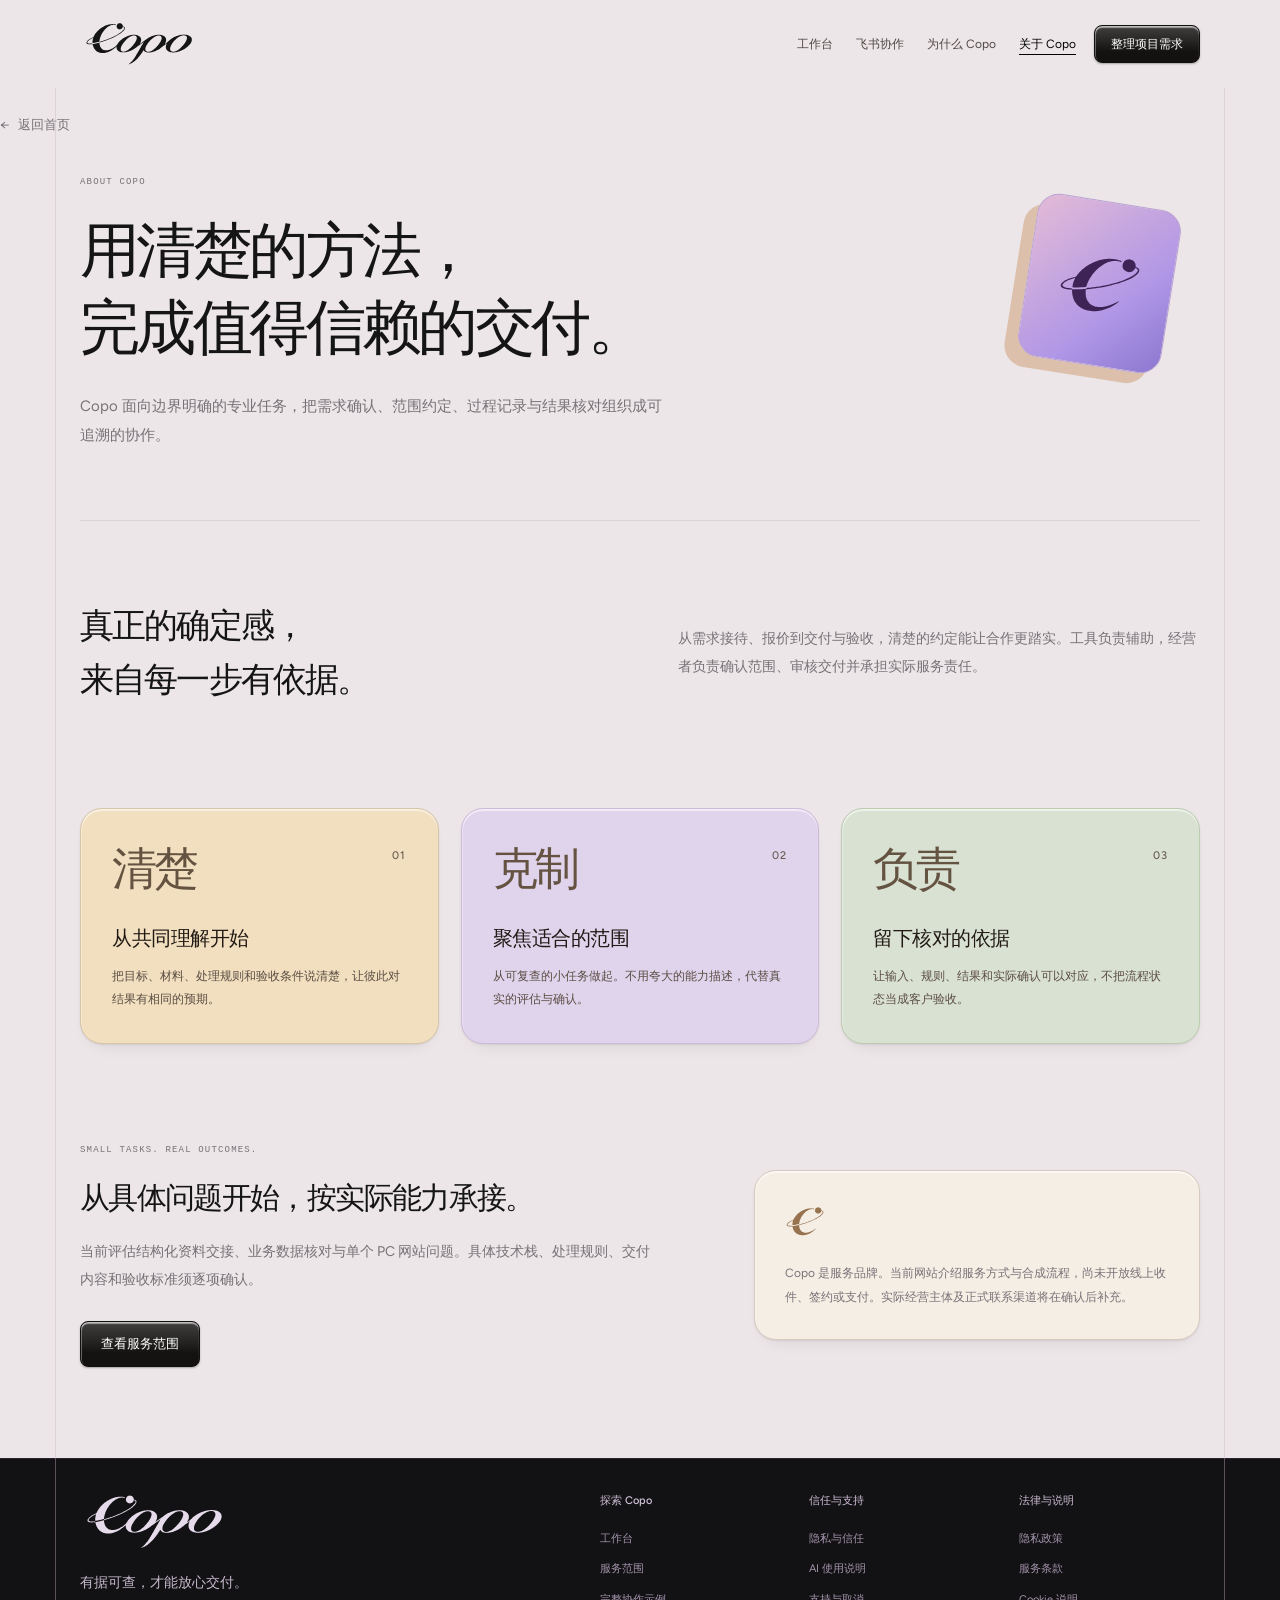
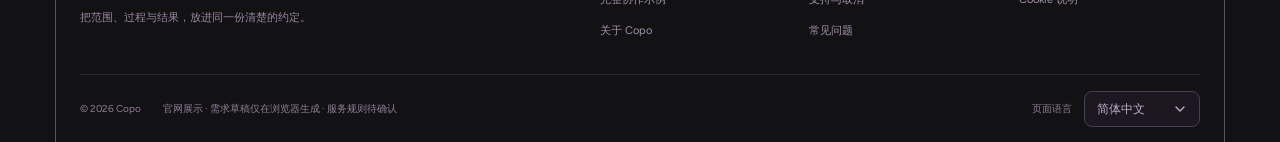
==== commit c60517b8: "更新 about.html" ====
--- a/docs/about.html
+++ b/docs/about.html
@@ -10,6 +10,7 @@
   <meta http-equiv="Content-Security-Policy" content="default-src 'none'; script-src 'self'; style-src 'self'; font-src data:; img-src 'self'; connect-src 'none'; form-action 'none'; base-uri 'none'; object-src 'none'">
   <title>关于 Copo · 让专业交付有据可查</title>
   <link rel="icon" href="favicon.svg?v=lunar-20261014" type="image/svg+xml">
+  <link rel="stylesheet" href="tokens.css">
   <link rel="stylesheet" href="website.css">
   <script src="website-copy.js" defer></script>
   <script src="website.js" defer></script>
--- a/docs/tokens.css
+++ b/docs/tokens.css
@@ -0,0 +1,57 @@
+/* Copo 共享设计令牌 · 唯一源文件（界面重设计方案 §5.1）
+ *
+ * 语义变量只定义名称与回退值；站点主题赋值由各站点主题文件完成：
+ *   - 管理台：life/web/console.css（绿色工具风，值迁移自 style.css）
+ *   - 官网：life/website/website.css（paper/ink 编辑风）
+ *   - 工作台：life/workbench/web/workbench.css（阶段 6 改引本文件）
+ * 路由暴露：管理台 /assets/tokens.css、官网 /tokens.css（白名单）、工作台复用 /assets/tokens.css。
+ * 旧变量名别名仅为兼容期保留；全部页面切换到新层后删除别名块（打磨计划阶段 6）。 */
+
+:root {
+  /* 形状与层次 */
+  --copo-radius: 10px;
+  --copo-radius-lg: 16px;
+  --copo-shadow: 0 10px 32px rgba(32, 46, 43, 0.026);
+
+  /* 字与间距（4/8/12/16/24/32） */
+  --copo-font:
+    -apple-system, BlinkMacSystemFont, "PingFang SC", "Segoe UI",
+    "Microsoft YaHei", sans-serif;
+  --copo-space-1: 4px;
+  --copo-space-2: 8px;
+  --copo-space-3: 12px;
+  --copo-space-4: 16px;
+  --copo-space-5: 24px;
+  --copo-space-6: 32px;
+
+  /* 语义色（回退值=管理台当前值；站点主题文件显式赋值覆盖） */
+  --copo-bg: #f5f6f2;
+  --copo-surface: #ffffff;
+  --copo-ink: #202e2b;
+  --copo-muted: #77807a;
+  --copo-line: #e1e5dc;
+  --copo-accent: #246b54;
+  --copo-accent-soft: #e7f2e9;
+  --copo-ok: #246b54;
+  --copo-warn: #956b27;
+  --copo-danger: #a34d41;
+
+  /* 断点参考（CSS 变量不可用于媒体查询，仅供文档说明）：
+     主断点 900px；管理台次级 560px、宽屏 1600px；官网保留 900/380。 */
+}
+
+/* 兼容别名：旧变量名 → 语义令牌。
+ * 本文件先于旧样式层加载，旧层内同名声明会按原值生效；别名服务于
+ * 只加载新层的改造页（打磨计划阶段 4 起逐页切换）。 */
+:root {
+  --bg: var(--copo-bg);
+  --paper: var(--copo-surface);
+  --ink: var(--copo-ink);
+  --muted: var(--copo-muted);
+  --line: var(--copo-line);
+  --green: var(--copo-accent);
+  --mint: var(--copo-accent-soft);
+  --amber: var(--copo-warn);
+  --red: var(--copo-danger);
+  --shadow: var(--copo-shadow);
+}
--- a/docs/website.css
+++ b/docs/website.css
@@ -57,7 +57,14 @@
 .site-console-link[aria-current="page"] { color: var(--accent); }
 .site-login-link { padding: 8px 4px; font-size: 12px; white-space: nowrap; }
 .site-login-link:hover, .site-login-link[aria-current="page"] { color: var(--accent); text-decoration: underline; text-underline-offset: 5px; }
-.site-login { display: grid; grid-template-columns: minmax(0, 1fr) 420px; gap: 64px; align-items: start; padding-block: 60px 88px; min-height: calc(100vh - 88px); }
+.site-login { display: grid; grid-template-columns: minmax(0, 1fr) 420px; gap: 64px; align-items: start; padding-block: 26px 88px; min-height: calc(100vh - 88px); }
+/* 统一的二级页返回条：内容页由 website.js 注入，登录页写在静态标记里，样式一致。 */
+.page-back { margin: 0; padding-top: 26px; font-size: 13px; }
+.page-back a { display: inline-flex; align-items: center; gap: 8px; color: var(--muted); }
+.page-back a::before { content: "←"; }
+.page-back a:hover { color: var(--ink); }
+.page-back + .inner-hero, .page-back + .legal-hero { padding-top: 40px; }
+.site-login > .page-back { padding-top: 0; margin-bottom: 34px; }
 .site-login-intro h1 { font-size: clamp(36px, 3.6vw, 52px); line-height: 1.4; letter-spacing: -.04em; white-space: pre-line; }
 .site-login-description { max-width: 390px; margin-block: 24px 32px; color: var(--muted); font-size: 15px; line-height: 1.9; }
 .site-login-card { padding: 32px; border: 1px solid var(--line); border-radius: var(--radius); background: #fff; box-shadow: 0 16px 48px #23242f06; }
@@ -1529,6 +1536,9 @@
   .locale-label { margin-left: 0; }
   .locale-label select { min-height: 44px; }
   .inner-hero { padding-block: 40px; }
+  .page-back { padding-top: 16px; }
+  .page-back + .inner-hero, .page-back + .legal-hero { padding-top: 26px; }
+  .site-login > .page-back { margin-bottom: 26px; }
   .inner-hero h1 { font-size: clamp(32px, 7vw, 44px); max-width: none; }
   .inner-hero > p:last-of-type { font-size: 15px; }
   .inner-mark { position: relative; top: auto; right: auto; width: 80px; height: 80px; margin: 24px 0 0 10px; }
@@ -1550,7 +1560,7 @@
   .legal-notice { padding: 20px; gap: 14px; }
   .legal-related { flex-wrap: wrap; }
   .legal-related a { min-height: 44px; }
-  .site-login { padding-block: 36px 48px; min-height: 0; }
+  .site-login { padding-block: 18px 48px; min-height: 0; }
   .site-login-intro h1 { font-size: 34px; }
   .site-login-card { padding: 24px; min-width: 0; }
   .inquiry-dialog { width: calc(100% - 24px); max-width: 600px; max-height: calc(100dvh - 24px); margin: auto; padding: 20px; overflow-y: auto; overscroll-behavior: contain; }
@@ -1797,7 +1807,7 @@
 .workbench-public-tool h3 { font-family: inherit; font-size: 25px; letter-spacing: -.6px; line-height: 1.3; margin: 0 0 10px; }
 .workbench-public-tool p { font-size: 14px; line-height: 1.65; margin: 0 0 22px; color: var(--tool-ink); }
 .workbench-public-stage { display: inline-block; border-radius: 20px; padding: 5px 9px; background: #ffffff70; color: var(--tool-ink); font-size: 11px; line-height: 1.4; }
-.workbench-marquee:hover .workbench-marquee-track, .workbench-marquee:focus-within .workbench-marquee-track, .workbench-marquee:active .workbench-marquee-track { animation-play-state: paused; }
+.workbench-marquee:hover .workbench-marquee-track, .workbench-marquee:focus-within .workbench-marquee-track, .workbench-marquee:active .workbench-marquee-track, .workbench-showcase.is-paused .workbench-marquee-track { animation-play-state: paused; }
 @keyframes workbench-drift { to { transform: translateX(-50%); } }
 @media (max-width: 760px) {
   .workbench-showcase { padding-block: 24px 32px; }
@@ -1923,9 +1933,10 @@
 .locale-label select { appearance: none; -webkit-appearance: none; min-width: 116px; padding: 9px 34px 9px 12px; font: 12px/1.4 var(--display-sans); background-image: none; }
 .locale-chevron { pointer-events: none; position: absolute; inset-inline-end: 12px; top: 50%; width: 16px; height: 16px; transform: translateY(-50%); }
 
-/* The reference's carousel uses 200px square art, 32px pitch gap, 500ms ease, no autoplay. */
-.feature-carousel-window, .workbench-marquee { overflow: hidden; padding: 0; }
-.modules-section .feature-grid, .workbench-marquee-track { display: flex; width: max-content; gap: 32px; animation: none; transition: transform 500ms ease; align-items: flex-start; }
+/* The reference's carousel uses 200px square art, 32px pitch gap, 500ms ease, no autoplay.
+   The workbench marquee keeps its drifting loop and scrollable window. */
+.feature-carousel-window { overflow: hidden; padding: 0; }
+.modules-section .feature-grid { display: flex; width: max-content; gap: 32px; animation: none; transition: transform 500ms ease; align-items: flex-start; }
 .modules-section .feature-module, .workbench-public-tool { flex: 0 0 200px; width: 200px; min-width: 0; padding: 0; border: 0; border-radius: 0; background: transparent; color: #151515; box-shadow: none; }
 .modules-section .module-art, .workbench-tool-top { width: 200px; height: 200px; aspect-ratio: 1; border: 0; border-radius: 19px; box-shadow: none; isolation: isolate; }
 .modules-section .module-copy { padding: 16px 0 0; }
@@ -2263,3 +2274,52 @@
   body[data-page="home"] .faq-list summary { font-size: 15px; }
   .faq-contact-card { width: 100%; max-width: 360px; justify-self: center; padding: 28px; }
 }
+
+/* Homepage current-status strip: mirrors the trust-note border language. */
+.status-section { padding-block: 26px 64px; border-top: 1px solid var(--line); }
+.status-section .module-overview { margin-bottom: 10px; }
+.status-section h2 { font-size: clamp(28px, 4vw, 40px); }
+.status-section .module-overview p { font-size: 13px; color: var(--muted); line-height: 1.9; max-width: 560px; }
+.status-list { list-style: none; margin: 22px 0 0; padding: 0; }
+.status-list li { display: grid; grid-template-columns: 120px 1fr; gap: 26px; align-items: start; border-bottom: 1px solid var(--line); padding-block: 22px; }
+.status-list time { font-size: 11px; letter-spacing: .06em; color: var(--muted); padding-top: 7px; }
+.status-list h3 { font-size: 17px; font-weight: 500; letter-spacing: -.01em; margin: 0 0 7px; }
+.status-list p { font-size: 13px; line-height: 1.9; color: var(--muted); max-width: 640px; margin: 0; }
+.status-note { font-size: 11px; color: var(--muted); line-height: 1.9; margin-top: 20px; }
+@media (max-width: 640px) { .status-list li { grid-template-columns: 1fr; gap: 6px; } .status-list time { padding-top: 0; } }
+
+/* Two-step inquiry dialog: structured draft first, then a guided hand-off. */
+.inquiry-dialog .inquiry-step-label { font-size: 10px; font-weight: 500; letter-spacing: .14em; color: #8c798f; margin: 18px 0 12px; }
+.inquiry-dialog .inquiry-fields { display: grid; gap: 13px; }
+.inquiry-next { margin-top: 20px; padding: 20px; border: 1px solid #dccfe0; border-radius: 16px; background: #fffafd; }
+.inquiry-next h3 { font-size: 16px; font-weight: 600; letter-spacing: -.01em; margin: 0 0 14px; }
+.inquiry-next ol { list-style: none; margin: 0; padding: 0; display: grid; gap: 13px; }
+.inquiry-next li { display: flex; gap: 13px; align-items: flex-start; }
+.inquiry-next-step { display: grid; place-items: center; flex: 0 0 26px; width: 26px; height: 26px; border-radius: 50%; background: #261f2a; color: #f9f5f9; font-size: 12px; }
+.inquiry-next strong { font-size: 13px; font-weight: 600; }
+.inquiry-next p { font-size: 12px; line-height: 1.7; color: #6d5c71; margin: 3px 0 0; }
+.inquiry-next-actions { display: flex; gap: 10px; align-items: center; flex-wrap: wrap; margin-top: 16px; }
+.inquiry-next-actions .button { padding: 10px 14px; min-height: 42px; font-size: 11px; }
+.inquiry-next-pending { font-size: 11px; color: #8c798f; line-height: 1.7; margin: 0; }
+@media (max-width: 560px) { .inquiry-dialog { padding: 20px; } .inquiry-next { padding: 16px; } }
+
+/* 共享语义令牌赋值（唯一源 life/shared/tokens.css；界面重设计方案 §5.1）。
+ * 官网 paper/ink 编辑风；取生效覆盖块（上文 Editorial refinement）的现值。
+ * --radius 22px 为官网主题覆盖（工作台用 16px），漂移即差异而非缺陷，
+ * 逐主题显式声明。语言选择不推定币种或地区规则。 */
+:root {
+  --copo-bg: #ece6e8;
+  --copo-surface: #e5dfe2;
+  --copo-ink: #151515;
+  --copo-muted: #777277;
+  --copo-line: #d9d2d6;
+  --copo-accent: #4821be;
+  --copo-accent-soft: #e9e0fb;
+  --copo-ok: #246b54;
+  --copo-warn: #956b27;
+  --copo-danger: #a34d41;
+  --copo-radius: 22px;
+  --copo-radius-lg: 22px;
+  --copo-font: "Avenir Next", "Helvetica Neue", "PingFang SC", "Microsoft YaHei", sans-serif;
+  --copo-font-display: "Baskerville", "Iowan Old Style", "Noto Serif CJK SC", "Noto Serif SC", "Songti SC", "STSong", Georgia, serif;
+}
